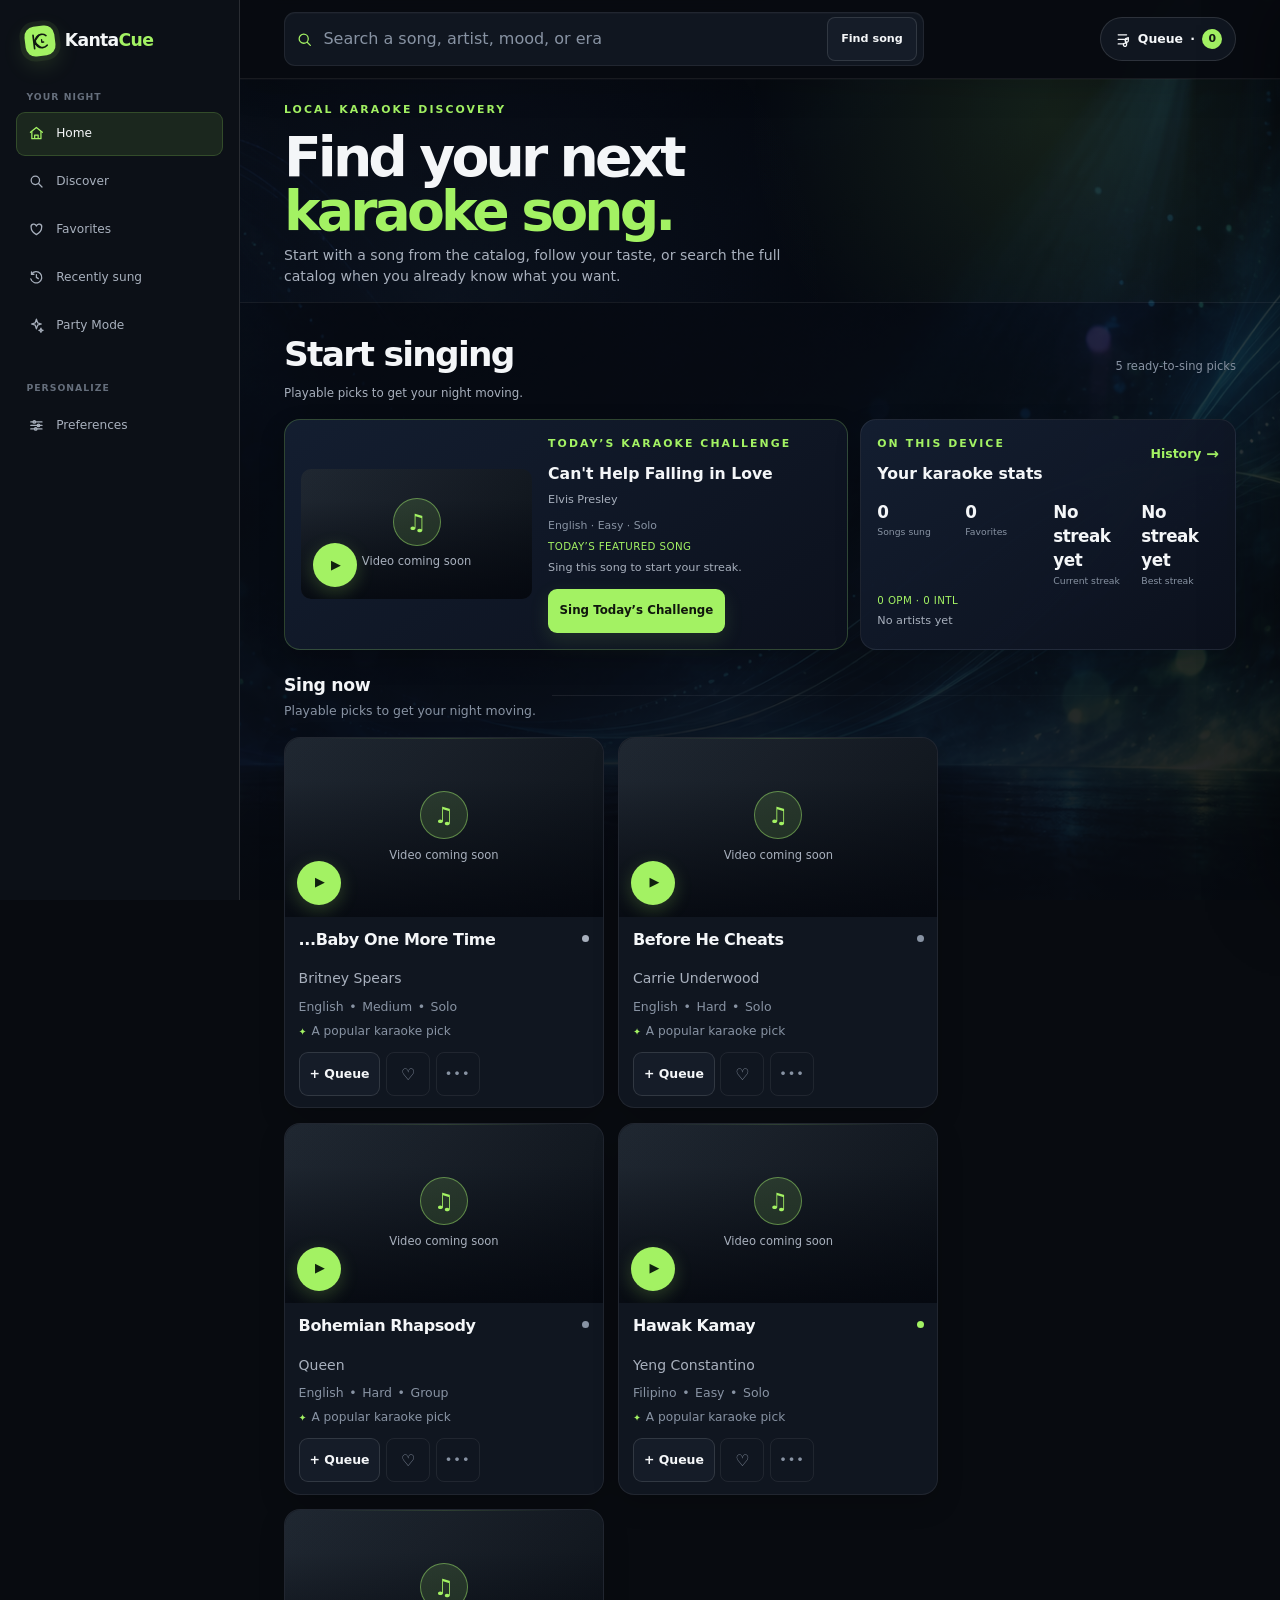
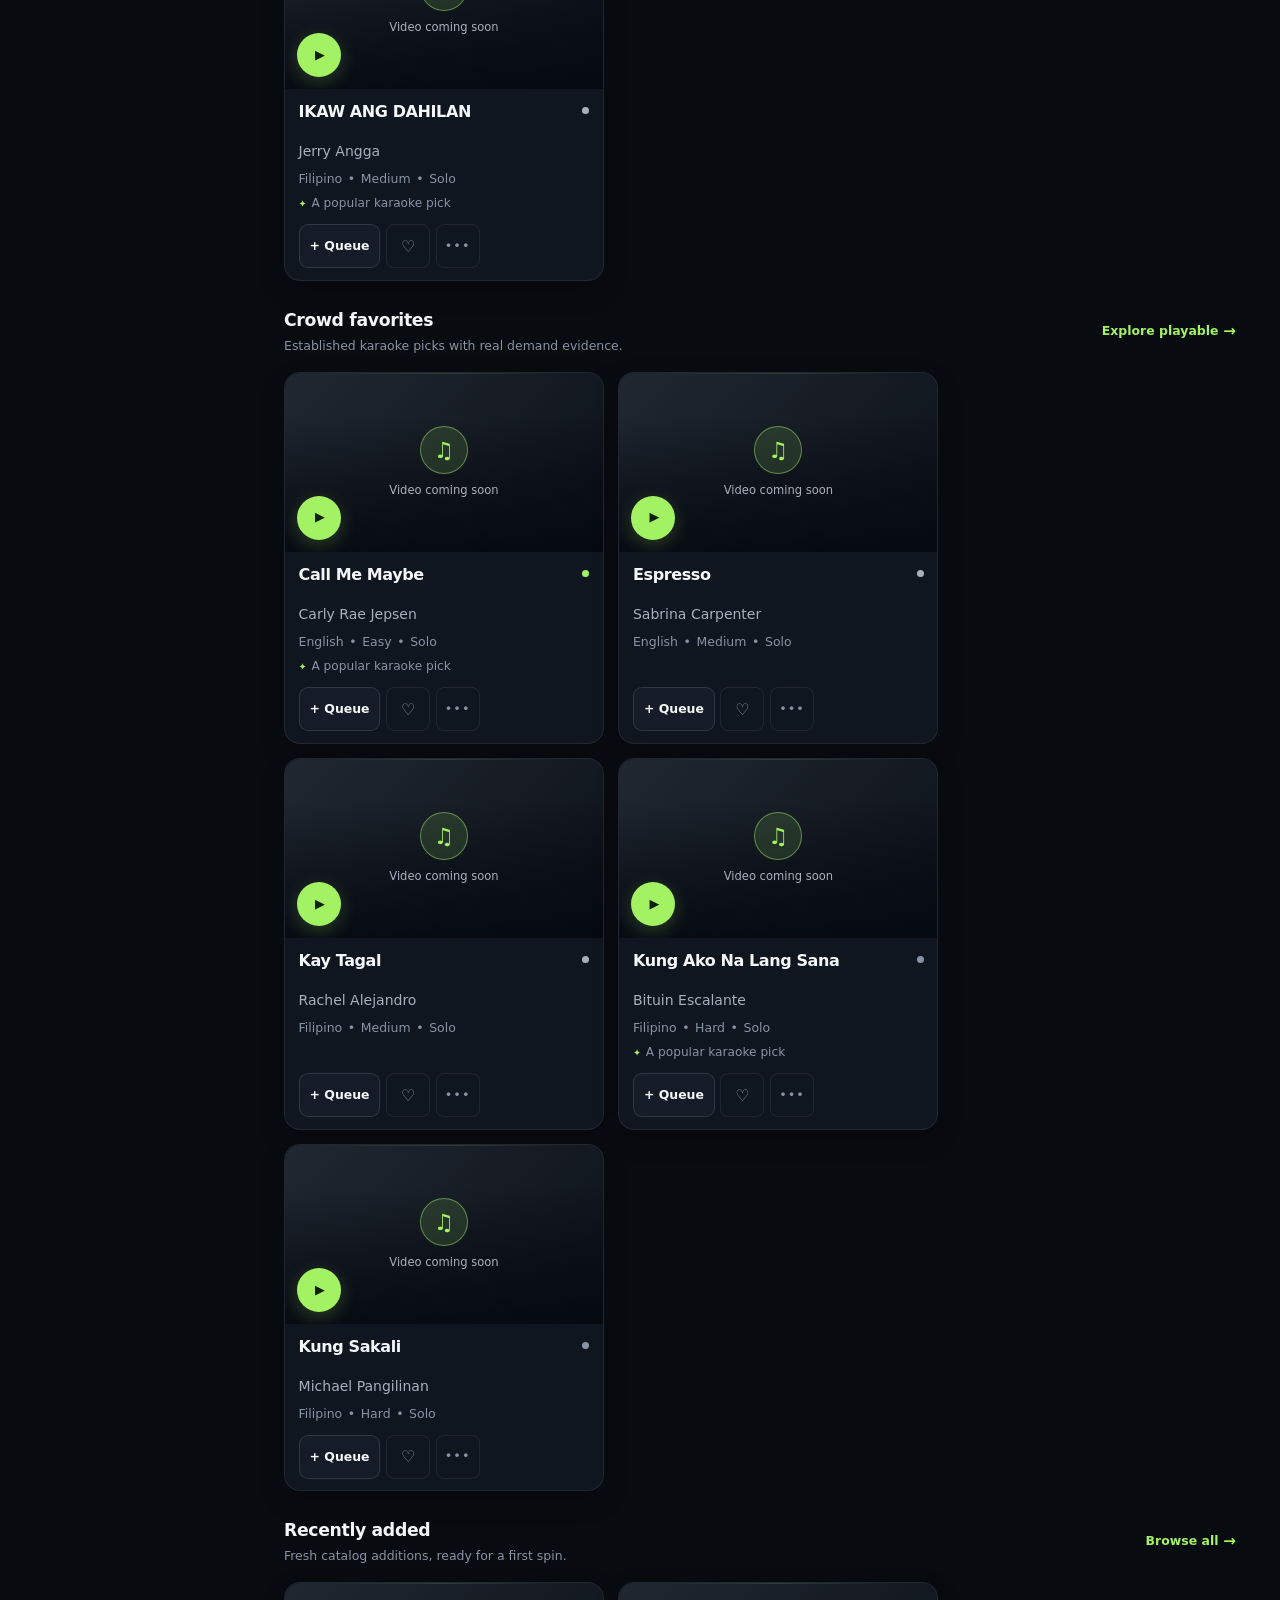
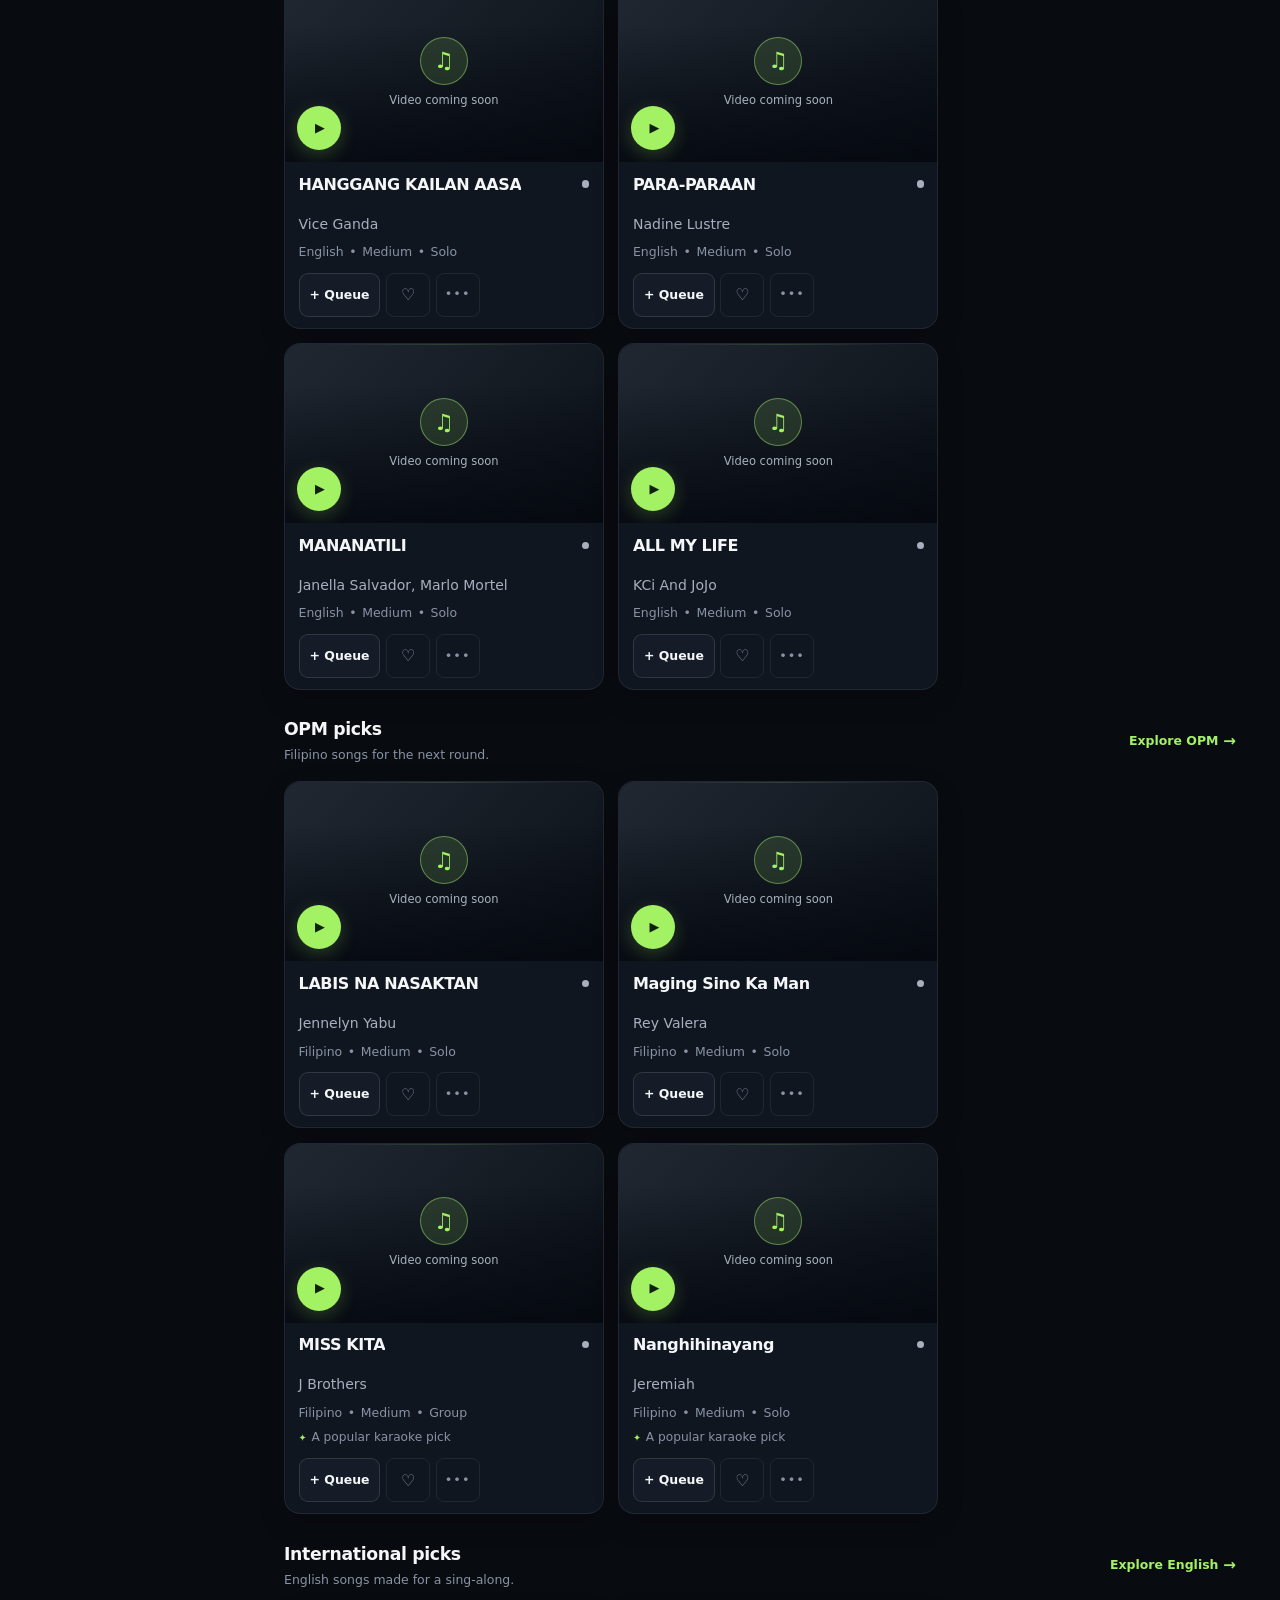
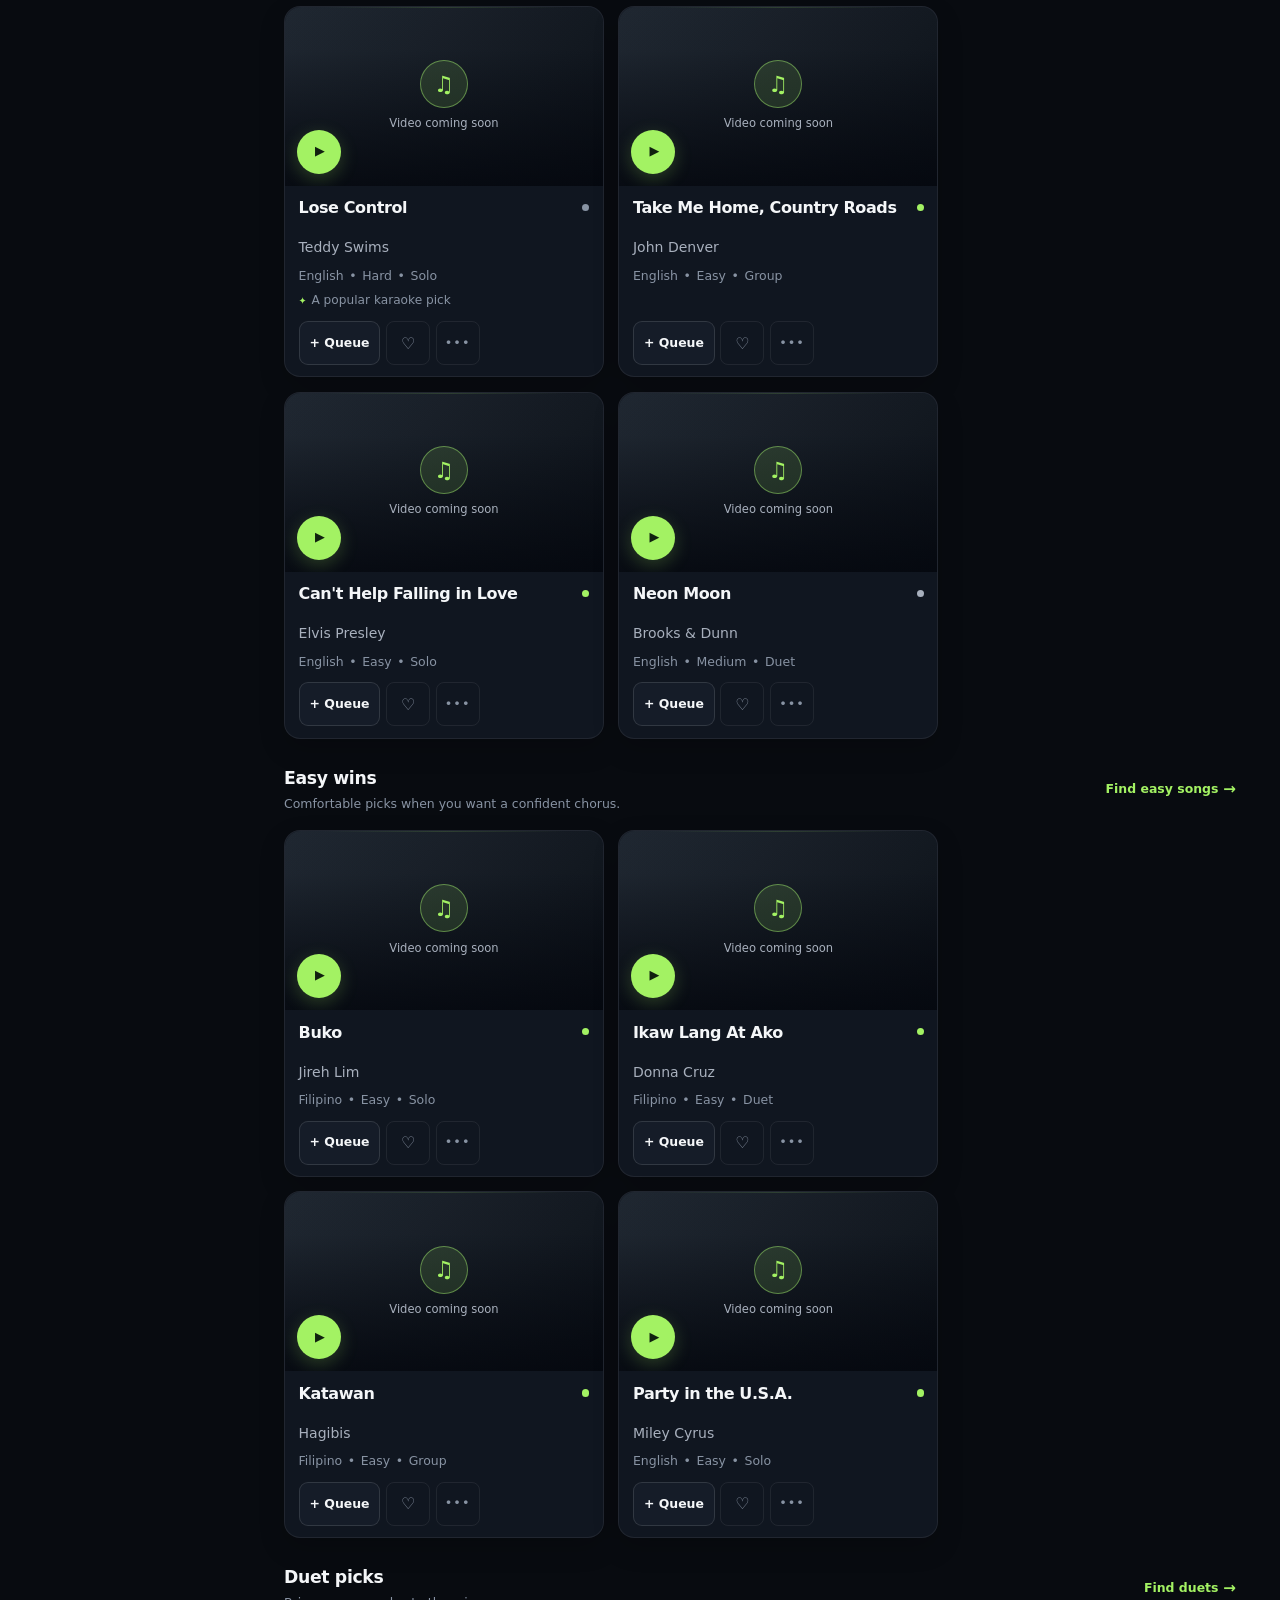
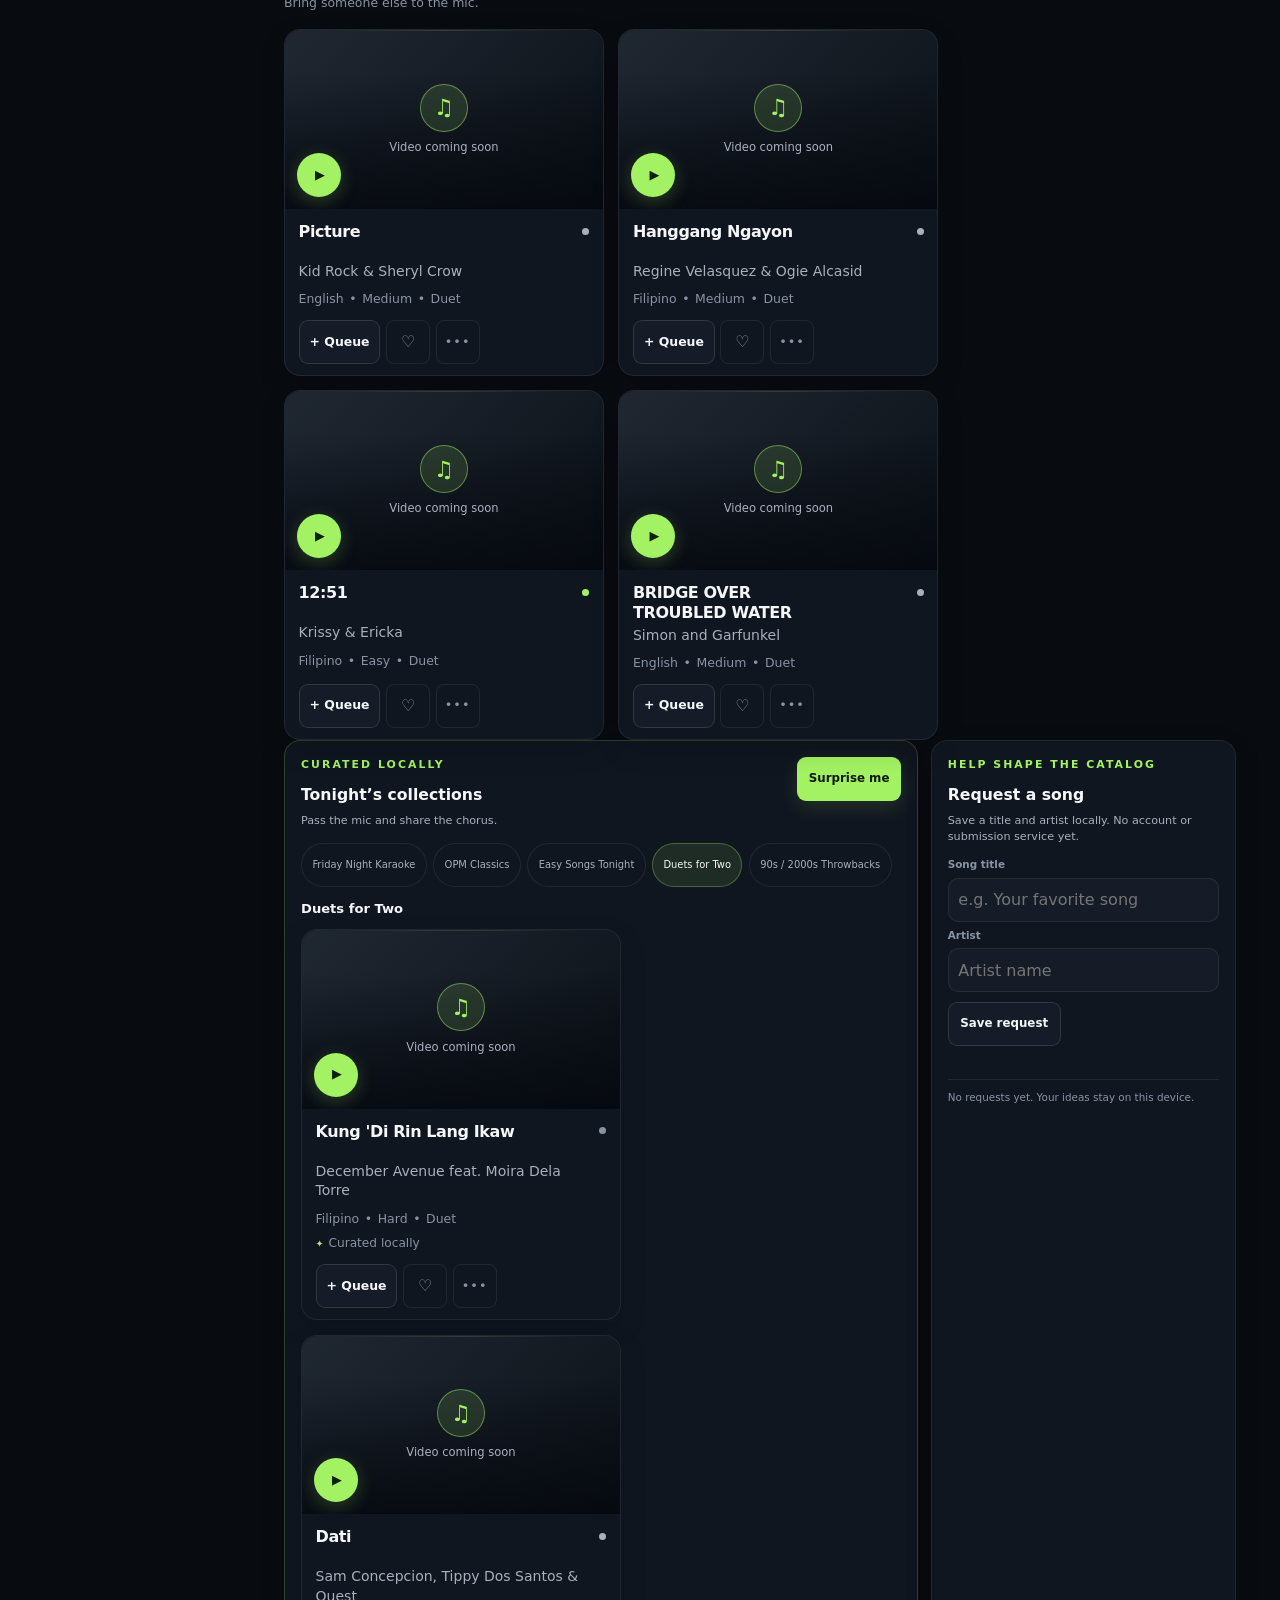
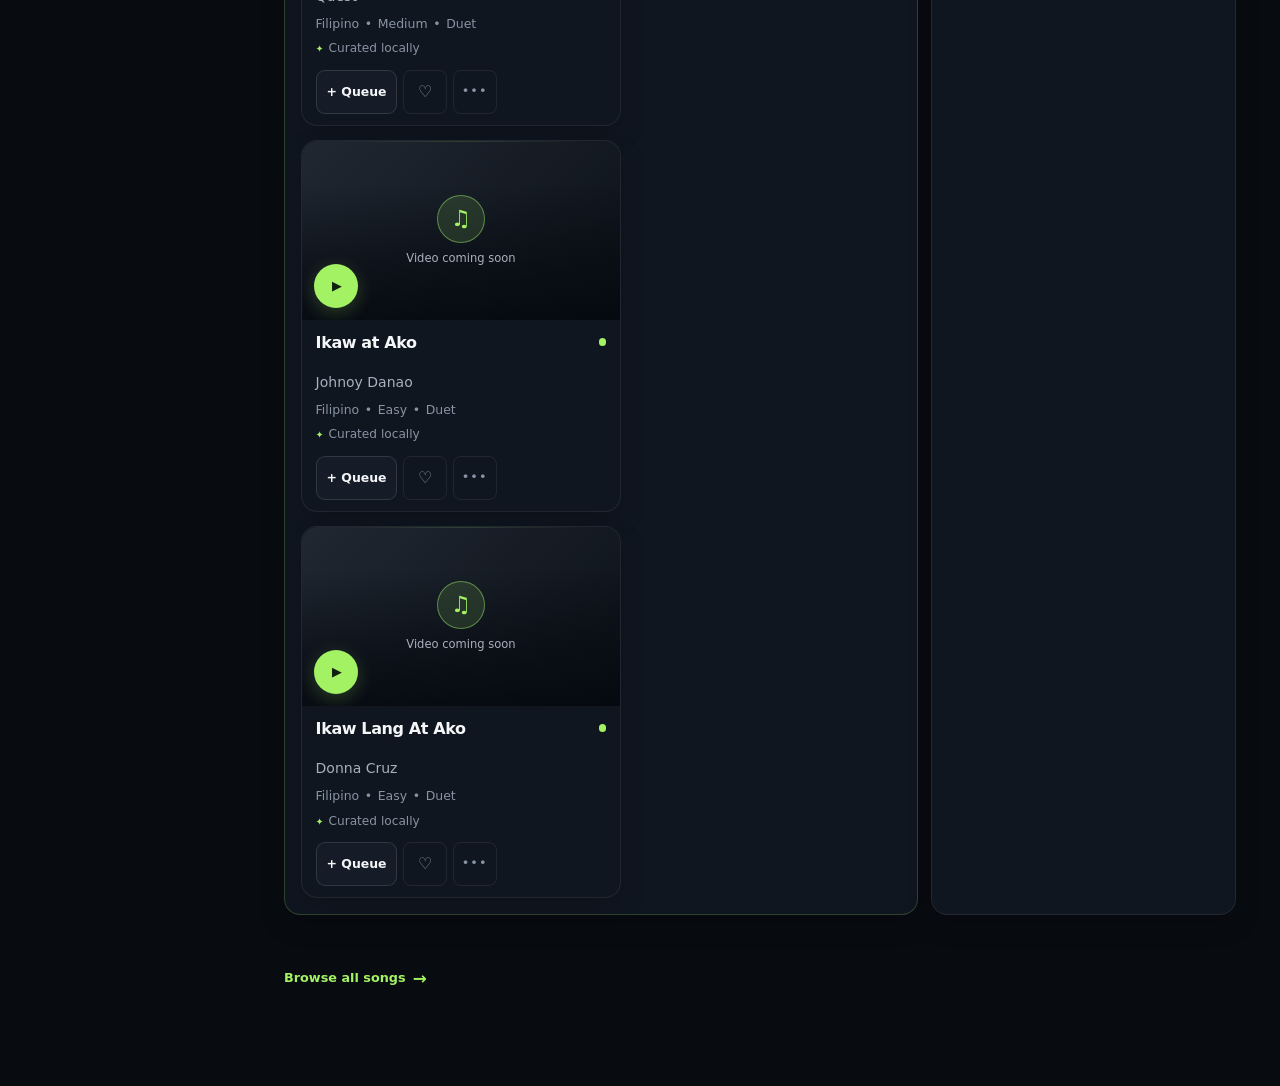
==== index.html @ a66df070 "Improve KantaCue returning user experience" ====
<!doctype html>
<html lang="en">
  <head>
    <meta charset="UTF-8" />
    <meta name="viewport" content="width=device-width, initial-scale=1" />
    <meta name="theme-color" content="#0b0f1a" />
    <meta name="referrer" content="strict-origin-when-cross-origin" />
    <meta name="description" content="Discover your next karaoke song with KantaCue." />
    <meta name="application-name" content="KantaCue" />
    <link rel="canonical" href="https://kantacue.vercel.app/" />
    <meta property="og:type" content="website" />
    <meta property="og:site_name" content="KantaCue" />
    <meta property="og:title" content="KantaCue — Your next song is waiting" />
    <meta property="og:description" content="Discover karaoke songs, build a queue, and keep your singing night moving." />
    <meta property="og:url" content="https://kantacue.vercel.app/" />
    <meta name="twitter:card" content="summary" />
    <meta name="twitter:title" content="KantaCue — Your next song is waiting" />
    <meta name="twitter:description" content="Discover karaoke songs, build a queue, and keep your singing night moving." />
    <title>KantaCue — Your next song is waiting</title>
    <link rel="icon" href="assets/brand/kantacue-mark-small.svg" type="image/svg+xml" sizes="any" />
    <link rel="apple-touch-icon" href="assets/icon-192.png" sizes="192x192" />
    <link rel="manifest" href="manifest.webmanifest" />
    <link rel="stylesheet" href="styles/main.css?v=31" />
    <script type="module" src="src/app.js?v=39"></script>
  </head>
  <body>
    <a class="skip-link" href="#home-content">Skip to song discovery</a>
    <div class="app-shell">
      <header class="site-header">
        <div class="header-identity">
          <a class="brand" href="#top" data-view="home" aria-label="KantaCue home">
            <svg class="brand-mark brand-mark-svg" aria-hidden="true" viewBox="0 0 64 64" focusable="false"><use href="assets/brand/kantacue-mark.svg#kantacue-mark"></use></svg>
            <span>Kanta<span>Cue</span></span>
          </a>
          <span class="header-context">Your local karaoke companion</span>
        </div>
        <form class="topbar-search" data-search-form role="search">
          <label class="sr-only" for="song-search">Search songs or artists</label>
          <svg class="icon" aria-hidden="true" viewBox="0 0 24 24" focusable="false"><circle cx="11" cy="11" r="6.5"></circle><path d="m16 16 4.5 4.5"></path></svg>
          <input id="song-search" type="search" placeholder="Search a song, artist, mood, or era" autocomplete="off" />
          <button class="search-clear" type="button" data-action="clear-search" aria-label="Clear search" title="Clear search" hidden>×</button>
          <button class="topbar-search-submit" type="submit">Find song</button>
        </form>
        <div class="header-actions">
          <button class="queue-button" type="button" data-action="toggle-queue" aria-label="Open singing queue" title="Open singing queue" aria-expanded="false" aria-controls="queue-drawer">
            <svg class="icon" aria-hidden="true" viewBox="0 0 24 24" focusable="false"><path d="M6 5.5h12M6 12h12M6 18.5h8"></path><path d="M18 15.5v4.2a2.3 2.3 0 1 1-1.5-2.2v-6.8l4-1.2v4.2a2.3 2.3 0 1 1-1.5-2.2"></path></svg>
            <span>Queue</span><span aria-hidden="true">·</span>
            <span class="queue-count" data-queue-count>0</span>
          </button>
          <button class="install-button text-button" type="button" data-action="install-app" hidden>Install app</button>
        </div>
      </header>
      <p class="connection-status" data-connection-status role="status" aria-live="polite" hidden>You’re offline. Karaoke videos need an internet connection.</p>

      <aside class="app-sidebar" aria-label="Primary navigation">
        <div class="sidebar-inner">
          <a class="sidebar-brand" href="#top" data-view="home" aria-label="KantaCue home">
            <svg class="brand-mark brand-mark-svg" aria-hidden="true" viewBox="0 0 64 64" focusable="false"><use href="assets/brand/kantacue-mark.svg#kantacue-mark"></use></svg>
            <span>Kanta<span>Cue</span></span>
          </a>
          <p class="sidebar-label">Your night</p>
          <nav class="primary-nav">
            <a class="nav-link is-active" href="#top" data-filter="all" aria-pressed="true" aria-current="page"><svg class="nav-icon" aria-hidden="true" viewBox="0 0 24 24" focusable="false"><path d="m3.5 10.5 8.5-7 8.5 7"></path><path d="M5.5 9.5v10h13v-10M9.5 19.5v-5h5v5"></path></svg><span>Home</span></a>
            <a class="nav-link" href="#discovery" aria-pressed="false"><svg class="nav-icon" aria-hidden="true" viewBox="0 0 24 24" focusable="false"><circle cx="10.5" cy="10.5" r="6"></circle><path d="m15 15 5 5"></path></svg><span>Discover</span></a>

            <a class="nav-link" href="#discovery" data-filter="favorites" aria-pressed="false"><svg class="nav-icon" aria-hidden="true" viewBox="0 0 24 24" focusable="false"><path d="M12 19.5S4.5 15.2 4.5 9.3A3.8 3.8 0 0 1 12 7.4a3.8 3.8 0 0 1 7.5 1.9c0 5.9-7.5 10.2-7.5 10.2Z"></path></svg><span>Favorites</span></a>
            <a class="nav-link" href="#recent-title"><svg class="nav-icon" aria-hidden="true" viewBox="0 0 24 24" focusable="false"><path d="M5 7.5A8 8 0 1 1 4 14"></path><path d="M5 4v3.5h3.5M12 8v4l2.8 1.7"></path></svg><span>Recently sung</span></a>
            <button class="nav-link" type="button" data-action="toggle-party-mode"><svg class="nav-icon" aria-hidden="true" viewBox="0 0 24 24" focusable="false"><path d="m12 3 1.7 5.3L19 10l-5.3 1.7L12 17l-1.7-5.3L5 10l5.3-1.7L12 3Z"></path><path d="m18.5 16 .7 2.2 2.3.8-2.3.7-.7 2.3-.8-2.3-2.2-.7 2.2-.8.8-2.2Z"></path></svg><span>Party Mode</span></button>
          </nav>
          <p class="sidebar-label sidebar-secondary-label">Personalize</p>
          <nav class="primary-nav primary-nav-secondary">
            <a class="nav-link" href="#preferences-panel"><svg class="nav-icon" aria-hidden="true" viewBox="0 0 24 24" focusable="false"><path d="M4 7h16M4 12h16M4 17h16"></path><circle cx="9" cy="7" r="1.8"></circle><circle cx="15" cy="12" r="1.8"></circle><circle cx="11" cy="17" r="1.8"></circle></svg><span>Preferences</span></a>
          </nav>
        </div>
      </aside>

      <main id="top" class="app-main">
        <div class="view-panel home-view" data-view-panel="home">
        <section class="hero" aria-labelledby="hero-title">
          <div class="hero-copy">
            <p class="eyebrow">Local karaoke discovery</p>
            <h1 id="hero-title">Find your next <em>karaoke song.</em></h1>
            <p class="hero-description">Start with a song from the catalog, follow your taste, or search the full catalog when you already know what you want.</p>
          </div>
        </section>
        </div>

        <section class="party-panel view-panel" data-view-panel="party" data-party-panel hidden aria-labelledby="party-title">
          <div class="section-heading party-heading"><div><p class="eyebrow">For your karaoke crew</p><h2 id="party-title">Party Mode</h2></div><button class="text-button" type="button" data-action="toggle-party-mode" aria-pressed="true">Turn off</button></div>
          <div class="party-grid">
            <section class="party-card" aria-labelledby="party-singers-title">
              <p class="eyebrow">Singer rotation</p><h3 id="party-singers-title">Who's singing?</h3>
              <form class="party-singer-form" data-party-singer-form><label for="party-singer-name">Add a singer</label><div class="inline-form"><input id="party-singer-name" name="singer" maxlength="40" autocomplete="off" placeholder="e.g. Paolo" /><button class="add-button" type="submit">Add</button></div></form>
              <ul class="party-singers" data-party-singers></ul>
            </section>
            <section class="party-card party-now-card" aria-labelledby="party-now-title">
              <p class="eyebrow">Party queue</p><h3 id="party-now-title">Now &amp; next</h3>
              <div data-party-now class="party-now"></div>
              <ol data-party-up-next class="party-up-next"></ol>
            </section>
            <section class="party-card party-roulette-card" aria-labelledby="roulette-title">
              <div class="party-card-heading"><div><p class="eyebrow">Playful discovery</p><h3 id="roulette-title">Song Roulette</h3></div><button class="play-button" type="button" data-action="roll-roulette">Roll</button></div>
              <p class="party-help">Pick a playable song without changing the queue until you confirm.</p>
              <div class="roulette-filters" data-roulette-filters></div>
              <div class="roulette-result" data-roulette-result role="status" aria-live="polite" hidden></div>
              <div class="party-empty" data-roulette-empty>Add singers or roll for a surprise song.</div>
            </section>
            <section class="party-card party-stats-card" aria-labelledby="party-stats-title">
              <p class="eyebrow">Local session</p><h3 id="party-stats-title">Party stats</h3><div data-party-stats></div><button class="text-button" type="button" data-action="clear-party-session">Clear party session</button>
            </section>
          </div>
          <p class="party-status" data-party-status role="status" aria-live="polite">Party details stay on this device.</p>
        </section>

        <div class="view-panel home-view" data-view-panel="home">
        <section class="content-area" id="home-content" aria-label="Home recommendations">
          <div class="section-heading intro-heading">
            <div>
              <h2>Start singing</h2>
              <p class="section-lede" data-results-note>One featured challenge, then your next best picks.</p>
            </div>
            <div class="discovery-tools">
              <span class="view-count" data-home-count>Curated picks</span>
            </div>
          </div>

          <div class="home-utility-grid" aria-label="Your karaoke progress">
            <section class="daily-challenge-card" data-daily-challenge aria-labelledby="daily-challenge-title" hidden>
              <div class="daily-challenge-layout">
                <div class="daily-challenge-thumbnail" data-daily-thumbnail></div>
                <div class="daily-challenge-copy">
                  <div class="utility-card-heading"><div><p class="eyebrow">Today’s karaoke challenge</p><h3 id="daily-challenge-title" data-daily-title>Today’s featured song</h3><p class="utility-card-artist" data-daily-artist></p></div><span class="streak-badge" aria-label="Current challenge streak" hidden><span aria-hidden="true">🔥</span> <span data-daily-streak>0 days</span></span></div>
                  <p class="daily-challenge-meta" data-daily-meta></p>
                  <p class="utility-card-date" data-daily-date>Today’s featured song</p>
                  <p class="utility-card-status" data-daily-status role="status" aria-live="polite">One playable song, picked fresh for today.</p>
                  <button class="play-button" type="button" data-action="daily-challenge-play" data-song-id="">Sing Today’s Challenge</button>
                </div>
              </div>
            </section>
            <section class="local-stats-card" data-local-stats aria-labelledby="local-stats-title" hidden>
              <div class="utility-card-heading"><div><p class="eyebrow">On this device</p><h3 id="local-stats-title">Your karaoke stats</h3></div><a class="section-link" href="#recent-title" data-view="recent">History <span aria-hidden="true">→</span></a></div>
              <div class="local-stats-grid"><div><strong data-stat="songs">—</strong><span>Songs sung</span></div><div><strong data-stat="favorites">—</strong><span>Favorites</span></div><div><strong data-stat="streak">—</strong><span>Current streak</span></div><div><strong data-stat="longest">—</strong><span>Best streak</span></div></div>
              <p class="local-stats-foot" data-stat="split">— OPM · — Intl</p><p class="local-stats-artists" data-stat="artists">Loading local activity…</p>
            </section>
          </div>

          <div class="catalog-loading empty-state" data-catalog-loading role="status" aria-live="polite"><span class="empty-icon" aria-hidden="true">♫</span><div><strong>Loading your karaoke picks…</strong><p>The catalog will be ready in a moment.</p></div></div>
          <div class="song-sections" data-song-sections>
            <section class="song-section engagement-section" data-section="continue" aria-labelledby="continue-title" hidden>
              <div class="section-heading home-section-heading"><div><h3 id="continue-title" data-home-title>Continue singing</h3><p class="section-lede" data-home-lede>Unfinished songs you opened in the last 30 days.</p></div><a class="section-link" href="#recent-title" data-view="recent">Open history <span aria-hidden="true">→</span></a></div>
              <div class="song-grid" data-grid="continue"></div>
            </section>
            <section class="song-section featured-section" data-section="recommended" aria-labelledby="recommended-title">
              <div class="section-heading home-section-heading"><div><h3 id="recommended-title" data-home-title>Sing now</h3><p class="section-lede" data-home-lede>Playable picks to get your night moving.</p></div><span class="section-rule"></span></div>
              <div class="song-grid" data-grid="recommended"></div>
              <div class="empty-state section-empty" data-section-empty hidden><span class="empty-icon" aria-hidden="true">♫</span><div><strong>No playable recommendations yet</strong><p>Try adding a preference or exploring the catalog.</p></div></div>
            </section>
            <section class="song-section made-for-you-section" data-section="madeForYou" aria-labelledby="made-for-you-title" hidden>
              <div class="section-heading home-section-heading"><div><h3 id="made-for-you-title" data-home-title>Made for you</h3><p class="section-lede" data-home-lede>A few more picks shaped by your preferences and history.</p></div><a class="section-link" href="#preferences-panel" data-view="preferences">Tune your taste <span aria-hidden="true">→</span></a></div>
              <div class="song-grid" data-grid="madeForYou"></div>
            </section>
            <section class="song-section" data-section="favorites" aria-labelledby="favorites-title" hidden>
              <div class="section-heading home-section-heading"><div><h3 id="favorites-title" data-home-title>Your favorites</h3><p class="section-lede" data-home-lede>The songs you want close at hand.</p></div><a class="section-link" href="#discovery" data-view="favorites">See collection <span aria-hidden="true">→</span></a></div>
              <div class="song-grid" data-grid="favorites"></div>
            </section>
            <section class="song-section" data-section="popular" aria-labelledby="popular-title" hidden>
              <div class="section-heading home-section-heading"><div><h3 id="popular-title" data-home-title>Crowd favorites</h3><p class="section-lede" data-home-lede>Established karaoke picks with real demand evidence.</p></div><a class="section-link" href="#discover" data-view="discover" data-home-filter="playable">Explore playable <span aria-hidden="true">→</span></a></div>
              <div class="song-grid" data-grid="popular"></div>
            </section>
            <section class="song-section engagement-section" data-section="recentlyAdded" aria-labelledby="recently-added-title" hidden>
              <div class="section-heading home-section-heading"><div><h3 id="recently-added-title" data-home-title>Recently added</h3><p class="section-lede" data-home-lede>Fresh catalog additions, ready for a first spin.</p></div><a class="section-link" href="#discover" data-view="discover">Browse all <span aria-hidden="true">→</span></a></div>
              <div class="song-grid" data-grid="recentlyAdded"></div>
            </section>
            <section class="song-section engagement-section" data-section="trending" aria-labelledby="trending-title" hidden>
              <div class="section-heading home-section-heading"><div><h3 id="trending-title" data-home-title>Most sung on this device</h3><p class="section-lede" data-home-lede>Based on Sang It completions saved on this device.</p></div><span class="local-only-label">This device</span></div>
              <div class="song-grid" data-grid="trending"></div>
            </section>
            <section class="song-section" data-section="opm" aria-labelledby="opm-title">
              <div class="section-heading home-section-heading"><div><h3 id="opm-title" data-home-title>OPM picks</h3><p class="section-lede" data-home-lede>Filipino songs for the next round.</p></div><a class="section-link" href="#discover" data-view="discover" data-home-filter="filipino">Explore OPM <span aria-hidden="true">→</span></a></div>
              <div class="song-grid" data-grid="opm"></div>
            </section>
            <section class="song-section" data-section="international" aria-labelledby="international-title" hidden>
              <div class="section-heading home-section-heading"><div><h3 id="international-title" data-home-title>International picks</h3><p class="section-lede" data-home-lede>English songs made for a sing-along.</p></div><a class="section-link" href="#discover" data-view="discover" data-home-filter="english">Explore English <span aria-hidden="true">→</span></a></div>
              <div class="song-grid" data-grid="international"></div>
            </section>
            <section class="song-section" data-section="easy" aria-labelledby="easy-title" hidden>
              <div class="section-heading home-section-heading"><div><h3 id="easy-title" data-home-title>Easy wins</h3><p class="section-lede" data-home-lede>Comfortable picks when you want a confident chorus.</p></div><a class="section-link" href="#discover" data-view="discover" data-home-filter="easy">Find easy songs <span aria-hidden="true">→</span></a></div>
              <div class="song-grid" data-grid="easy"></div>
            </section>
            <section class="song-section" data-section="duets" aria-labelledby="duets-title" hidden>
              <div class="section-heading home-section-heading"><div><h3 id="duets-title" data-home-title>Duet picks</h3><p class="section-lede" data-home-lede>Bring someone else to the mic.</p></div><a class="section-link" href="#discover" data-view="discover" data-home-filter="duet">Find duets <span aria-hidden="true">→</span></a></div>
              <div class="song-grid" data-grid="duets"></div>
            </section>
            <section class="song-section empty-section" data-section="recent" aria-labelledby="recent-title">
              <div class="section-heading home-section-heading"><div><h3 id="recent-title" data-home-title>Recently sung</h3><p class="section-lede" data-home-lede>Keep exploring from where you left off.</p></div><a class="section-link" href="#recent-title" data-view="recent">Open history <span aria-hidden="true">→</span></a></div>
              <div class="song-grid" data-grid="recent"></div>
              <div class="empty-state" data-recent-empty><span class="empty-icon" aria-hidden="true">↺</span><div><strong>Your encore starts here</strong><p>Songs you mark as sung will show up in this spot later.</p></div></div>
            </section>
          </div>
          <div class="home-secondary-grid">
            <section class="collections-card" aria-labelledby="collections-title">
              <div class="utility-card-heading"><div><p class="eyebrow">Curated locally</p><h3 id="collections-title">Tonight’s collections</h3><p class="utility-card-status" data-collection-description>Fresh picks for the room.</p></div><button class="play-button" type="button" data-action="surprise-me">Surprise me</button></div>
              <div class="collection-tabs" data-collection-tabs role="tablist" aria-label="Karaoke collections"></div>
              <h4 class="collection-title" data-collection-title>Friday Night Karaoke</h4>
              <div class="song-grid compact-grid" data-collection-grid></div>
              <p class="empty-state section-empty" data-collection-empty hidden>No playable songs in this collection yet.</p>
            </section>
            <section class="request-card" aria-labelledby="request-title">
              <p class="eyebrow">Help shape the catalog</p><h3 id="request-title">Request a song</h3><p class="utility-card-status">Save a title and artist locally. No account or submission service yet.</p>
              <form class="request-form" data-song-request-form><label for="request-song-title">Song title</label><input id="request-song-title" name="request-title" maxlength="120" required placeholder="e.g. Your favorite song" /><label for="request-song-artist">Artist</label><input id="request-song-artist" name="request-artist" maxlength="120" required placeholder="Artist name" /><button class="add-button" type="submit">Save request</button></form>
              <p class="form-status" data-song-request-status role="status" aria-live="polite"></p><ul class="song-request-list" data-song-request-list></ul>
            </section>
          </div>
          <a class="discover-cta" href="#discover" data-view="discover">Browse all songs <span aria-hidden="true">→</span></a>
        </section>
        </div>

        <section class="view-panel discover-view" data-view-panel="discover" hidden>
          <section class="content-area" id="discover" aria-labelledby="discover-title">
            <div class="section-heading view-heading"><div><p class="eyebrow">Browse the catalog</p><h2 id="discover-title">Discover</h2><p class="section-lede">Browse the KantaCue catalog. Use the quick filters to narrow the list without leaving this page.</p></div><p class="view-count" data-discover-count>0 songs</p></div>
            <div class="discover-controls">
              <div class="discovery-filters quick-filters" aria-label="Quick catalog filters" aria-describedby="discover-filter-guide">
                <span class="filter-label">Quick filters</span><button type="button" class="chip is-active" data-filter="all" aria-pressed="true" title="Show all playable songs">All songs</button><button type="button" class="chip" data-filter="filipino" aria-pressed="false" title="Show Filipino and OPM songs">OPM</button><button type="button" class="chip" data-filter="english" aria-pressed="false" title="Show international and English songs">International</button><button type="button" class="chip" data-filter="easy" aria-pressed="false" title="Show easy songs">Easy</button><button type="button" class="chip" data-filter="medium" aria-pressed="false" title="Show medium-difficulty songs">Medium</button><button type="button" class="chip" data-filter="hard" aria-pressed="false" title="Show hard songs">Hard</button><button type="button" class="chip" data-filter="solo" aria-pressed="false" title="Show solo songs">Solo</button><button type="button" class="chip" data-filter="duet" aria-pressed="false" title="Show duet songs">Duet</button><button type="button" class="chip" data-filter="group" aria-pressed="false" title="Show group songs">Group</button>
              </div>
              <span class="sr-only discover-filter-guide" id="discover-filter-guide">OPM means Filipino music. International means the English catalog. Easy, Medium, and Hard describe singing difficulty. Solo, Duet, and Group describe performance format.</span>
              <button class="filter-toggle" type="button" data-action="toggle-discover-filters" aria-label="Open additional song filters" title="Open additional song filters" aria-expanded="false" aria-controls="discover-filter-panel">More filters <span data-discovery-filter-count hidden>0</span></button>
              <label class="sort-control"><span>Sort</span><select data-sort aria-label="Sort songs"><option value="relevance">Recommended</option><option value="popular">Popular</option><option value="title">Title A–Z</option><option value="artist">Artist A–Z</option></select></label>
            </div>
            <section class="discover-filter-panel" id="discover-filter-panel" data-discover-filter-panel hidden aria-label="More catalog filters">
              <div class="discover-filter-grid">
                <label><span>Language</span><select data-discovery-filter="language"><option value="any">Any language</option></select></label>
                <label><span>Genre</span><select data-discovery-filter="genre"><option value="any">Any genre</option></select></label>
                <label><span>Mood</span><select data-discovery-filter="mood"><option value="any">Any mood</option></select></label>
                <label><span>Difficulty</span><select data-discovery-filter="difficulty"><option value="any">Any difficulty</option></select></label>
                <label><span>Vocal range</span><select data-discovery-filter="vocalRange"><option value="any">Any range</option></select></label>
                <label><span>Performance</span><select data-discovery-filter="performanceType"><option value="any">Any format</option></select></label>
                <label><span>Era</span><select data-discovery-filter="era"><option value="any">Any era</option></select></label>
              </div>
              <div class="discover-filter-footer"><span data-discovery-filter-summary>All catalog songs</span><button class="text-button" type="button" data-action="reset-discovery-filters" disabled>Reset filters</button></div>
            </section>
            <div class="song-grid catalog-grid" data-grid="discover"></div>
            <div class="discover-load-more" data-discover-load-more hidden><button class="add-button" type="button" data-action="load-more-discover">Load more songs</button><span data-discover-remaining></span></div>
            <div class="empty-state" data-discover-empty hidden role="status" aria-live="polite"><span class="empty-icon" aria-hidden="true">⌕</span><div><strong data-discover-empty-title>No songs found</strong><p data-discover-empty-copy>Try a different search or filter.</p><div class="empty-state-actions"><button class="text-button" type="button" data-action="clear-search" data-discover-empty-clear-search hidden>Clear search</button><button class="text-button" type="button" data-action="reset-discovery-filters" data-discover-empty-reset-filters hidden>Reset filters</button><button class="text-button" type="button" data-action="reset-discovery" data-discover-empty-reset hidden>Clear search and filters</button></div></div></div>
          </section>
        </section>

        <section class="view-panel collection-view" data-view-panel="favorites" hidden>
          <section class="content-area" id="favorites" aria-labelledby="favorites-view-title"><div class="section-heading view-heading"><div><p class="eyebrow">Your collection</p><h2 id="favorites-view-title">Favorites</h2><p class="section-lede">Songs you want close at hand.</p></div><p class="view-count" data-favorites-count>0 songs</p></div><div class="song-grid catalog-grid" data-grid="favorites-view"></div><div class="empty-state" data-favorites-empty hidden><span class="empty-icon" aria-hidden="true">♡</span><div><strong>No favorites yet</strong><p>Save songs here for your next karaoke round.</p><a class="discover-cta" href="#discover" data-view="discover">Discover songs <span aria-hidden="true">→</span></a></div></div></section>
        </section>

        <section class="view-panel collection-view" data-view-panel="recent" hidden>
          <section class="content-area" id="recent" aria-labelledby="recent-view-title"><div class="section-heading view-heading"><div><p class="eyebrow">Your history</p><h2 id="recent-view-title">Recently sung</h2><p class="section-lede">Pick up where your last round left off.</p></div><p class="view-count" data-recent-count>0 songs</p></div><div class="song-grid catalog-grid" data-grid="recent-view"></div><div class="empty-state" data-recent-view-empty hidden><span class="empty-icon" aria-hidden="true">↺</span><div><strong>No songs sung yet</strong><p>Mark a song as Sang it and it will appear here.</p><a class="discover-cta" href="#discover" data-view="discover">Discover songs <span aria-hidden="true">→</span></a></div></div></section>
        </section>

        <section class="view-panel collection-view" data-view-panel="preferences" hidden>
          <section class="content-area" id="preferences" aria-labelledby="preferences-view-title"><div class="section-heading view-heading"><div><p class="eyebrow">Make it yours</p><h2 id="preferences-view-title">Preferences</h2><p class="section-lede">Optional signals for future song suggestions.</p></div></div><details class="preferences-panel preferences-section" data-preferences-panel open><summary><span class="preferences-title">Your preferences</span><span class="preferences-summary" data-preferences-summary>No preferences yet</span></summary><div class="preferences-body" data-preferences-content></div></details></section>
        </section>
      </main>

      <aside class="queue-drawer" id="queue-drawer" data-queue-drawer role="dialog" aria-modal="true" aria-labelledby="queue-title" aria-describedby="queue-description" aria-hidden="true">
        <div class="drawer-header"><div class="queue-heading"><span class="queue-heading-mark" aria-hidden="true">♫</span><div><p class="eyebrow">Up next</p><h2 id="queue-title">Your queue</h2><p class="queue-header-count" data-queue-header-count>0 songs ready</p></div></div><button class="icon-button" type="button" data-action="toggle-queue" aria-label="Close singing queue" title="Close singing queue">×</button></div>
        <p class="sr-only" id="queue-description">Songs in the order they will play. Select a song to start singing, or use the reorder controls to change its place.</p>
        <div class="queue-content" data-queue-content role="list" aria-label="Songs in your karaoke queue"></div>
        <div class="drawer-footer"><div class="queue-footer-copy"><strong data-queue-summary>0 songs ready</strong><span>Saved on this device</span></div><button class="text-button queue-clear-button" type="button" data-action="clear-queue" disabled>Clear queue</button></div>
      </aside>
      <div class="drawer-backdrop" data-action="toggle-queue" aria-hidden="true"></div>

      <dialog class="queue-confirm-dialog" data-queue-confirm aria-labelledby="queue-confirm-title" aria-describedby="queue-confirm-copy">
        <form class="queue-confirm-card" method="dialog">
          <p class="eyebrow">Queue management</p>
          <h2 id="queue-confirm-title">Clear queue?</h2>
          <p id="queue-confirm-copy" data-queue-confirm-copy>Remove all songs from your queue?</p>
          <div class="queue-confirm-actions">
            <button class="add-button" type="button" data-action="cancel-clear-queue">Keep queue</button>
            <button class="danger-button" type="button" data-action="confirm-clear-queue">Clear queue</button>
          </div>
        </form>
      </dialog>

      <div class="player-panel" data-player-panel hidden role="region" aria-label="Now singing">
        <div class="player-header"><div class="player-heading"><p class="eyebrow">Now singing</p><h2 id="player-title" data-player-title>Select a song to begin</h2><p data-player-artist class="muted">Select a queued song to begin.</p><p data-player-position class="player-position"></p><p data-player-meta class="player-meta"></p></div><div class="player-header-actions"><button class="icon-button" type="button" data-action="expand-player" aria-label="Expand player" title="Expand player" aria-expanded="false">↗</button><button class="icon-button" type="button" data-action="fullscreen-player" aria-label="Full screen player" title="Full screen player">⛶</button><button class="icon-button" type="button" data-action="close-player" aria-label="Close player" title="Close player">×</button></div></div>
        <div class="player-media" aria-label="YouTube karaoke player">
          <div class="youtube-player-shell" data-youtube-shell>
            <div class="youtube-player-container" data-youtube-mount hidden></div>
            <div class="player-placeholder" data-player-placeholder><span class="mic-orb" aria-hidden="true">♫</span><p data-player-status role="status" aria-live="polite">Ready when you are.</p><small data-player-note>Playback is provided by YouTube when a verified video is available.</small></div>
          </div>
        </div>
        <div class="player-actions" aria-label="Current song actions"><button class="add-button" type="button" data-action="toggle-favorite" data-player-favorite data-song-id="" aria-pressed="false">♡ Favorite</button><button class="add-button" type="button" data-action="mark-sung" data-player-sang data-song-id="">Sang it</button><button class="add-button" type="button" data-action="share-song" data-player-share data-song-id="">Share song</button><span class="player-queue-status" data-player-queue-status>In your queue</span></div>
        <div class="player-up-next" data-player-up-next hidden aria-live="polite"><div><p class="eyebrow" data-player-next-label>Queued next</p><strong data-player-next-title></strong><span data-player-next-artist></span><small data-player-next-note></small></div><button class="play-button" type="button" data-action="player-next" aria-label="Sing next">Sing next</button></div>
        <div class="player-completion" data-player-completion hidden role="status" aria-live="polite"><strong data-player-completion-title>Song complete</strong><span data-player-completion-copy>Mark it as sung, then keep the queue moving.</span><div class="player-completion-actions"><button class="play-button" type="button" data-action="sang-again">Sing again</button><button class="add-button" type="button" data-action="player-next" aria-label="Sing next queued song">Next song</button><button class="add-button" type="button" data-action="toggle-favorite" data-player-completion-favorite data-song-id="" aria-pressed="false">♡ Favorite</button></div></div>
        <div class="player-feedback" data-player-feedback hidden aria-label="Playback feedback"><div><strong>How was this karaoke video?</strong><span class="feedback-help">Your note stays on this device.</span></div><div class="player-feedback-actions"><button class="feedback-button" type="button" data-action="feedback-good">👍 Good karaoke</button><button class="feedback-button" type="button" data-action="feedback-problem" aria-expanded="false">👎 Problem with video</button></div><div class="feedback-reasons" data-feedback-reasons hidden><span>What went wrong?</span><button class="feedback-button" type="button" data-action="feedback-reason" data-feedback-reason="wrong-song">Wrong song</button><button class="feedback-button" type="button" data-action="feedback-reason" data-feedback-reason="poor-quality">Poor quality</button><button class="feedback-button" type="button" data-action="feedback-reason" data-feedback-reason="guide-vocals">Guide vocals</button><button class="feedback-button" type="button" data-action="feedback-reason" data-feedback-reason="lyrics-timing">Lyrics / timing</button><button class="feedback-button" type="button" data-action="feedback-reason" data-feedback-reason="video-unavailable">Video unavailable</button></div><p class="form-status" data-feedback-status role="status" aria-live="polite"></p></div>
        <div class="player-controls"><button class="add-button" type="button" data-action="player-prev" aria-label="Select previous queued song">Previous</button><button class="play-button" type="button" data-action="player-next" aria-label="Sing next queued song">Sing next</button></div>
      </div>
      <div class="mini-player" data-mini-player hidden>
        <button class="mini-player-main" type="button" data-action="open-player" aria-label="Open now singing player"><span class="mini-player-art" aria-hidden="true">♫</span><span class="mini-player-copy"><small>Now singing</small><strong data-mini-player-title></strong><span data-mini-player-artist></span><span data-mini-player-status>Current karaoke song</span></span><span class="mini-player-open" aria-hidden="true">↑</span></button>
        <button class="mini-player-close" type="button" data-action="close-player" aria-label="Close now singing player">×</button>
      </div>
      <nav class="mobile-more-menu" id="mobile-more-menu" data-mobile-more hidden aria-label="More destinations">
        <button type="button" data-action="install-app" class="mobile-install-action" hidden>Install KantaCue</button>
        <a href="#discovery" data-view="favorites"><span aria-hidden="true">♡</span><span>Favorites</span></a>
        <a href="#recent-title" data-view="recent"><span aria-hidden="true">↺</span><span>Recently sung</span></a>
        <a href="#preferences-panel" data-view="preferences"><span aria-hidden="true">☷</span><span>Preferences</span></a>
      </nav>
      <nav class="mobile-nav" aria-label="Quick navigation">
        <a class="mobile-nav-link is-active" href="#top" data-filter="all" aria-pressed="true"><svg class="nav-icon" aria-hidden="true" viewBox="0 0 24 24" focusable="false"><path d="m3.5 10.5 8.5-7 8.5 7"></path><path d="M5.5 9.5v10h13v-10M9.5 19.5v-5h5v5"></path></svg><span>Home</span></a>
        <a class="mobile-nav-link" href="#discovery" aria-pressed="false"><svg class="nav-icon" aria-hidden="true" viewBox="0 0 24 24" focusable="false"><circle cx="10.5" cy="10.5" r="6"></circle><path d="m15 15 5 5"></path></svg><span>Discover</span></a>
        <button class="mobile-nav-link" type="button" data-action="toggle-party-mode" aria-pressed="false"><svg class="nav-icon" aria-hidden="true" viewBox="0 0 24 24" focusable="false"><path d="m12 3 1.7 5.3L19 10l-5.3 1.7L12 17l-1.7-5.3L5 10l5.3-1.7L12 3Z"></path></svg><span>Party</span></button>
        <button class="mobile-nav-link" type="button" data-action="toggle-queue" aria-label="Open singing queue" title="Open singing queue"><svg class="nav-icon" aria-hidden="true" viewBox="0 0 24 24" focusable="false"><path d="M6 5.5h12M6 12h12M6 18.5h8"></path><path d="M18 15.5v4.2a2.3 2.3 0 1 1-1.5-2.2v-6.8l4-1.2v4.2a2.3 2.3 0 1 1-1.5-2.2"></path></svg><span>Queue</span><b data-queue-count>0</b></button>
        <button class="mobile-nav-link" type="button" data-action="toggle-mobile-more" aria-label="Open more navigation" title="Open more navigation" aria-expanded="false" aria-controls="mobile-more-menu" aria-pressed="false"><svg class="nav-icon" aria-hidden="true" viewBox="0 0 24 24" focusable="false"><circle cx="5" cy="12" r="1"></circle><circle cx="12" cy="12" r="1"></circle><circle cx="19" cy="12" r="1"></circle></svg><span>More</span></button>
      </nav>
      <div class="toast" data-toast role="status" aria-live="polite"></div>
    </div>
  </body>
</html>
---- styles/main.css ----
:root {
  /* One semantic palette keeps the interface consistent across views. */
  color-scheme: dark;
  --bg-base: #080b10;
  --bg-sidebar: #0c1017;
  --bg-surface-1: #101620;
  --bg-surface-2: #151c28;
  --bg-elevated: #192231;
  --border-subtle: rgba(255, 255, 255, .07);
  --border-strong: rgba(255, 255, 255, .12);
  --text-primary: #f4f6f8;
  --text-secondary: #a8b0bd;
  --text-muted: #8893a3;
  --brand-lime: #a3f263;
  --brand-lime-soft: rgba(163, 242, 99, .1);
  --party-accent: #c09ab8;
  --party-accent-soft: rgba(192, 154, 184, .1);
  --shadow-premium: 0 16px 36px rgba(0, 0, 0, .22);
  --shadow-soft: 0 10px 26px rgba(0, 0, 0, .18);
  /* Legacy aliases keep component rules readable and stable. */
  --bg: var(--bg-base);
  --bg-raised: #0c1120;
  --surface: var(--bg-surface-1);
  --surface-2: var(--bg-surface-2);
  --surface-3: var(--bg-elevated);
  --line: var(--border-subtle);
  --line-strong: var(--border-strong);
  --ink: var(--text-primary);
  --muted: var(--text-secondary);
  --subtle: var(--text-muted);
  --accent: var(--brand-lime);
  --accent-2: var(--text-secondary);
  --pink: var(--party-accent);
  --violet: var(--party-accent);
  --shadow: var(--shadow-premium);
  --radius-sm: 10px;
  --radius-md: 16px;
  --radius-lg: 22px;
  --control-height: 2.75rem;
  --focus-ring: 2px solid var(--brand-lime);
  --motion-standard: 180ms ease;
  font-family: Inter, ui-sans-serif, system-ui, -apple-system, BlinkMacSystemFont, "Segoe UI", sans-serif;
}

* { box-sizing: border-box; }
html { scroll-behavior: smooth; }
body { margin: 0; min-width: 320px; background: var(--bg); color: var(--ink); }
button, input { font: inherit; }
button { cursor: pointer; }
button:focus-visible, input:focus-visible, select:focus-visible, summary:focus-visible, a:focus-visible, [role="button"]:focus-visible { outline: var(--focus-ring); outline-offset: 3px; }
a { color: inherit; text-decoration: none; }
.app-shell { min-height: 100vh; overflow: hidden; background: radial-gradient(circle at 88% 2%, rgba(61, 111, 160, .18), transparent 32rem), var(--bg); }
.connection-status { background: rgba(255, 195, 98, .12); border-bottom: 1px solid rgba(255, 195, 98, .28); color: #ffd79c; font-size: .78rem; margin: 0; padding: .65rem 1rem; text-align: center; }
.site-header { align-items: center; display: flex; justify-content: space-between; margin: 0 auto; max-width: 1240px; padding: 1.2rem 1.25rem; }
.brand { align-items: center; display: inline-flex; font-size: 1.1rem; font-weight: 800; letter-spacing: -.04em; gap: .65rem; }
.brand > span:last-child span { color: var(--accent); }
.brand-mark { align-items: center; background: var(--accent); border-radius: 10px; color: #101a11; display: inline-flex; font-size: .72rem; height: 2rem; justify-content: center; letter-spacing: -.08em; transform: rotate(-7deg); width: 2rem; }
.brand-mark-svg { padding: .34rem; stroke: #101a11; stroke-linecap: round; stroke-linejoin: round; stroke-width: 2.3; }
.queue-button { align-items: center; background: transparent; border: 1px solid var(--line); border-radius: 999px; color: var(--ink); display: inline-flex; font-size: .78rem; font-weight: 750; gap: .45rem; padding: .55rem .75rem; }
.queue-button:hover { background: var(--surface); border-color: rgba(166,243,111,.5); }
.queue-count { align-items: center; background: var(--accent); border-radius: 50%; color: #121914; display: inline-flex; font-size: .68rem; height: 1.25rem; justify-content: center; min-width: 1.25rem; }
.hero { margin: 0 auto; max-width: 1240px; padding: 3.7rem 1.25rem 3rem; }
.hero-copy { max-width: 660px; }
.eyebrow { color: var(--accent); font-size: .68rem; font-weight: 800; letter-spacing: .16em; margin: 0 0 .75rem; text-transform: uppercase; }
h1, h2, h3, p { margin-top: 0; }
h1 { font-size: clamp(2.65rem, 10vw, 5.8rem); letter-spacing: -.075em; line-height: .94; margin-bottom: 1.35rem; max-width: 750px; }
h1 em { color: var(--accent); font-style: normal; }
.hero-description { color: var(--muted); font-size: 1rem; line-height: 1.65; max-width: 430px; }
.search-form { align-items: center; background: rgba(19,26,42,.9); border: 1px solid var(--line); border-radius: 15px; display: flex; gap: .65rem; margin-top: 2rem; max-width: 680px; padding: .45rem; box-shadow: var(--shadow); }
.search-icon { color: var(--accent); font-size: 1.8rem; line-height: 1; padding-left: .7rem; transform: rotate(-20deg); }
.search-form input { background: transparent; border: 0; color: var(--ink); flex: 1; min-width: 0; outline: 0; padding: .8rem 0; }
.search-form input::placeholder { color: var(--subtle); }
.search-form button { background: var(--accent); border: 0; border-radius: 10px; color: #10200f; font-size: .78rem; font-weight: 800; padding: .8rem 1rem; }
.quick-filters { display: flex; flex-wrap: wrap; gap: .55rem; margin-top: 1rem; }
.chip { background: transparent; border: 1px solid var(--line); border-radius: 999px; color: var(--muted); font-size: .75rem; padding: .55rem .78rem; }
.chip:hover, .chip.is-active { background: rgba(166,243,111,.1); border-color: rgba(166,243,111,.55); color: var(--accent); }
.preferences-panel { background: rgba(19,26,42,.72); border: 1px solid var(--line); border-radius: 14px; margin-top: 1rem; max-width: 680px; }
.preferences-panel summary { align-items: center; cursor: pointer; display: flex; gap: .7rem; justify-content: space-between; list-style: none; min-height: 3rem; padding: .75rem .9rem; }
.preferences-panel summary::-webkit-details-marker { display: none; }
.preferences-panel summary::after { color: var(--accent); content: "+"; font-size: 1.1rem; font-weight: 700; }
.preferences-panel[open] summary { border-bottom: 1px solid var(--line); }
.preferences-panel[open] summary::after { content: "−"; }
.preferences-title { color: var(--ink); font-size: .8rem; font-weight: 800; }
.preferences-summary { color: var(--muted); font-size: .7rem; overflow: hidden; text-align: right; text-overflow: ellipsis; white-space: nowrap; }
.preferences-body { padding: .9rem; }
.preferences-intro { color: var(--muted); font-size: .72rem; line-height: 1.5; margin: 0 0 .9rem; }
.preference-groups { display: grid; gap: .85rem; }
.preference-group { border: 0; border-top: 1px solid var(--line); margin: 0; min-width: 0; padding: .8rem 0 0; }
.preference-group legend { color: var(--ink); font-size: .72rem; font-weight: 800; padding: 0 .45rem 0 0; }
.preference-options { display: flex; flex-wrap: wrap; gap: .4rem; }
.preference-option { align-items: center; background: rgba(255,255,255,.02); border: 1px solid var(--line); border-radius: 999px; color: var(--muted); cursor: pointer; display: inline-flex; font-size: .7rem; gap: .35rem; min-height: 2.15rem; padding: .35rem .6rem; }
.preference-option:has(input:checked) { background: rgba(166,243,111,.1); border-color: rgba(166,243,111,.55); color: var(--accent); }
.preference-option input { accent-color: var(--accent); margin: 0; }
.preference-option input:focus-visible { outline: 2px solid var(--accent); outline-offset: 2px; }
.preferences-footer { align-items: center; border-top: 1px solid var(--line); display: flex; gap: .8rem; justify-content: space-between; margin-top: .9rem; padding-top: .8rem; }
.preference-save-note { color: var(--subtle); font-size: .66rem; }
.hero-actions { margin-top: .9rem; }
.party-toggle { background: rgba(255,131,191,.08); border: 1px solid rgba(255,131,191,.35); border-radius: 999px; color: var(--pink); font-size: .75rem; font-weight: 800; min-height: 2.35rem; padding: .55rem .85rem; }
.party-toggle[aria-pressed="true"] { background: rgba(166,243,111,.1); border-color: rgba(166,243,111,.55); color: var(--accent); }
.party-panel { background: linear-gradient(145deg, rgba(25,34,56,.94), rgba(16,22,37,.94)); border: 1px solid rgba(255,131,191,.2); border-radius: 18px; margin: 0 auto 2rem; max-width: 1240px; padding: 1.2rem 1.25rem; }
.party-heading { align-items: center; border-bottom: 1px solid var(--line); padding-bottom: .9rem; }
.party-heading h2 { font-size: clamp(1.55rem, 4vw, 2.2rem); letter-spacing: -.05em; margin: 0; }
.party-grid { display: grid; gap: .8rem; }
.party-card { background: rgba(8,12,21,.42); border: 1px solid var(--line); border-radius: 14px; min-width: 0; padding: 1rem; }
.party-now-card { order: -1; }
.party-card h3 { font-size: 1rem; margin: 0 0 .8rem; }
.party-card-heading { align-items: flex-start; display: flex; gap: .7rem; justify-content: space-between; }
.party-help, .party-status, .party-empty, .party-stat-note { color: var(--muted); font-size: .72rem; line-height: 1.5; }
.party-singer-form label, .roulette-filters label, .roulette-result label { color: var(--muted); display: block; font-size: .68rem; font-weight: 750; margin-bottom: .35rem; }
.inline-form { display: flex; gap: .45rem; }
.inline-form input, .party-singer input, .roulette-filters select, .roulette-result select, .queue-singer-control select { background: var(--surface); border: 1px solid var(--line); border-radius: 8px; color: var(--ink); min-height: 2.25rem; min-width: 0; padding: .45rem .55rem; }
.inline-form input { flex: 1; width: 100%; }
.party-singers { display: grid; gap: .4rem; list-style: none; margin: 1rem 0 0; padding: 0; }
.party-singer { align-items: center; display: flex; gap: .4rem; }
.party-singer input { flex: 1; width: 100%; }
.party-singer .remove-button { flex: 0 0 2rem; }
.party-now { background: rgba(166,243,111,.07); border-left: 3px solid var(--accent); border-radius: 8px; display: grid; gap: .25rem; margin-bottom: .8rem; padding: .8rem; }
.party-now strong { color: var(--accent); font-size: clamp(1.25rem, 3vw, 1.7rem); letter-spacing: -.03em; }
.party-now span { font-size: .95rem; font-weight: 750; overflow-wrap: anywhere; }
.party-now small { color: var(--muted); font-size: .72rem; overflow-wrap: anywhere; }
.party-label { color: var(--accent-2); font-size: .62rem; font-weight: 800; letter-spacing: .1em; margin: 0; text-transform: uppercase; }
.party-ready { display: grid; gap: .25rem; margin: 0; }
.party-ready strong { color: var(--ink); }
.party-up-next { display: grid; gap: .4rem; list-style: none; margin: 0; padding: 0; }
.party-up-next li { align-items: baseline; border-bottom: 1px solid var(--line); display: flex; flex-wrap: wrap; gap: .4rem .6rem; padding: .45rem 0; }
.party-up-next li span { color: var(--accent-2); font-size: .68rem; font-weight: 750; }
.party-up-next li strong { font-size: .76rem; overflow-wrap: anywhere; }
.party-up-next li small { color: var(--muted); flex-basis: 100%; font-size: .66rem; }
.party-up-next .party-next-heading { border-bottom: 0; padding-top: 0; }
.party-up-next .party-next-heading span { color: var(--ink); font-size: .62rem; letter-spacing: .1em; }
.roulette-filters { display: grid; gap: .5rem; grid-template-columns: repeat(2, minmax(0, 1fr)); margin: .9rem 0; }
.roulette-filters select, .roulette-result select { max-width: 100%; width: 100%; }
.roulette-result { background: rgba(120,217,255,.08); border: 1px solid rgba(120,217,255,.25); border-radius: 10px; padding: .8rem; }
.roulette-result h4 { font-size: 1.15rem; margin: .35rem 0 .15rem; overflow-wrap: anywhere; }
.roulette-result p { color: var(--muted); font-size: .78rem; margin: 0 0 .7rem; overflow-wrap: anywhere; }
.roulette-actions { display: flex; flex-wrap: wrap; gap: .5rem; margin-top: .75rem; }
.roulette-meta { color: var(--accent-2) !important; font-size: .68rem !important; }
.roulette-recovery-actions { display: flex; flex-wrap: wrap; gap: .45rem; margin-top: .7rem; }
.party-stat-grid { display: grid; gap: .5rem; grid-template-columns: repeat(2, minmax(0, 1fr)); }
.party-stat-grid span { color: var(--muted); display: grid; font-size: .68rem; gap: .25rem; }
.party-stat-grid strong { color: var(--accent); font-size: 1.05rem; overflow-wrap: anywhere; }
.party-stat-note { margin: .8rem 0 1rem; }
.party-status { margin: 1rem 0 0; }
.content-area { margin: 0 auto; max-width: 1240px; padding: 0 1.25rem 5rem; }
.catalog-loading { margin-top: 2rem; }
.intro-heading { border-top: 1px solid var(--line); padding-top: 2.2rem; }
.section-heading { align-items: baseline; display: flex; gap: .8rem; justify-content: space-between; margin-bottom: 1rem; }
.section-heading h2 { font-size: clamp(1.55rem, 4vw, 2.2rem); letter-spacing: -.05em; margin-bottom: 0; }
.section-heading h2 span { color: var(--accent-2); }
.section-note, .muted { color: var(--muted); font-size: .78rem; }
.discovery-tools { align-items: center; display: flex; gap: 1rem; }
.sort-control { align-items: center; color: var(--muted); display: inline-flex; font-size: .7rem; gap: .4rem; white-space: nowrap; }
.sort-control select { background: var(--surface); border: 1px solid var(--line); border-radius: 7px; color: var(--ink); font-size: .7rem; padding: .45rem .5rem; }
.song-section { margin-top: 2.4rem; }
.song-section > .section-heading h3 { font-size: 1rem; letter-spacing: -.02em; margin: 0; }
.section-rule { background: var(--line); flex: 1; height: 1px; }
.song-grid { display: grid; gap: .8rem; grid-template-columns: repeat(1, minmax(0,1fr)); }
.song-card { background: linear-gradient(145deg, rgba(25,34,56,.94), rgba(16,22,37,.94)); border: 1px solid var(--line); border-radius: 15px; display: flex; flex-direction: column; min-height: 100%; overflow: hidden; position: relative; transition: border-color .2s ease, transform .2s ease; }
.song-card:hover { border-color: rgba(120,217,255,.42); transform: translateY(-2px); }
.song-thumbnail { aspect-ratio: 16 / 9; background: radial-gradient(circle at 22% 18%, rgba(166,243,111,.22), transparent 35%), linear-gradient(135deg, #172640, #0a101d); border: 0; color: var(--ink); display: block; overflow: hidden; padding: 0; position: relative; text-align: left; width: 100%; }
.song-thumbnail:focus-visible { outline-offset: -4px; }
.song-thumbnail-image { display: block; height: 100%; object-fit: cover; width: 100%; }
.song-thumbnail::after { background: linear-gradient(180deg, transparent 38%, rgba(5,8,15,.72)); content: ""; inset: 0; pointer-events: none; position: absolute; }
.song-thumbnail-fallback { align-items: center; color: var(--muted); display: flex; flex-direction: column; font-size: .72rem; gap: .45rem; inset: 0; justify-content: center; position: absolute; z-index: 1; }
.thumbnail-note-icon { align-items: center; background: rgba(166,243,111,.13); border: 1px solid rgba(166,243,111,.45); border-radius: 50%; color: var(--accent); display: inline-flex; font-size: 1.4rem; height: 3rem; justify-content: center; width: 3rem; }
.song-thumbnail-play { align-items: center; background: var(--accent); border-radius: 50%; bottom: .75rem; color: #10200f; display: inline-flex; font-size: .8rem; height: 2.15rem; justify-content: center; left: .75rem; padding-left: .12rem; position: absolute; width: 2.15rem; z-index: 2; }
.song-card-body { display: flex; flex: 1; flex-direction: column; padding: 1rem; }
.song-card-top { align-items: flex-start; display: flex; justify-content: space-between; gap: .7rem; }
.difficulty-dot { background: var(--accent); border-radius: 50%; display: inline-block; height: .45rem; margin-top: .35rem; min-width: .45rem; }
.difficulty-medium { background: var(--accent-2); }
.difficulty-hard { background: var(--pink); }
.song-kicker { color: var(--accent-2); font-size: .65rem; font-weight: 800; letter-spacing: .1em; text-transform: uppercase; }
.song-card h4 { font-size: 1rem; letter-spacing: -.025em; margin: .4rem 0 .25rem; }
.song-artist { color: var(--muted); font-size: .78rem; margin: 0; }
.song-meta { color: var(--subtle); display: flex; flex-wrap: wrap; font-size: .68rem; gap: .45rem; margin-top: .8rem; }
.song-meta span + span::before { color: var(--subtle); content: "•"; margin-right: .45rem; }
.song-reason { color: var(--accent-2); font-size: .7rem; line-height: 1.45; margin: .65rem 0 0; }
.song-card-actions { align-items: center; display: flex; gap: .45rem; margin-top: auto; padding-top: 1rem; }
.song-feedback { display: flex; flex-wrap: wrap; gap: .35rem; margin-top: .65rem; }
.feedback-button { background: transparent; border: 1px solid transparent; border-radius: 7px; color: var(--muted); font-size: .64rem; padding: .38rem .42rem; }
.feedback-button:hover, .feedback-button.is-active { background: rgba(166,243,111,.1); border-color: rgba(166,243,111,.42); color: var(--accent); }
.feedback-button.is-active { font-weight: 750; }
.play-button, .add-button { border-radius: 9px; font-size: .74rem; font-weight: 750; padding: .6rem .72rem; }
.play-button { background: var(--accent); border: 0; color: #12200f; }
.add-button { background: transparent; border: 1px solid var(--line); color: var(--ink); }
.add-button:hover { border-color: var(--accent-2); color: var(--accent-2); }
.empty-section { padding-bottom: 1rem; }
.section-empty { margin-bottom: 1rem; }
.empty-state { align-items: center; background: rgba(19,26,42,.5); border: 1px dashed var(--line); border-radius: 15px; color: var(--muted); display: flex; gap: .9rem; padding: 1rem; }
.empty-icon { align-items: center; border: 1px solid var(--line); border-radius: 50%; color: var(--accent-2); display: inline-flex; font-size: 1.2rem; height: 2.4rem; justify-content: center; min-width: 2.4rem; }
.empty-state strong { color: var(--ink); display: block; font-size: .82rem; margin-bottom: .2rem; }
.empty-state p { font-size: .75rem; line-height: 1.5; margin: 0; }
.empty-state-actions { align-items: center; display: flex; flex-wrap: wrap; gap: .7rem; margin-top: .75rem; }
.no-results { margin-top: 2rem; }
.queue-drawer { background: #101827; border-left: 1px solid var(--line); bottom: 0; box-shadow: -20px 0 70px rgba(0,0,0,.45); max-width: 420px; padding: 1.5rem; position: fixed; right: 0; top: 0; transform: translateX(105%); transition: transform .28s ease; width: min(90vw, 420px); z-index: 20; }
.queue-drawer.is-open { transform: translateX(0); }
.drawer-header, .drawer-footer, .player-header { align-items: flex-start; display: flex; justify-content: space-between; }
.drawer-header h2, .player-header h2 { font-size: 1.7rem; letter-spacing: -.06em; margin: 0; }
.icon-button { background: transparent; border: 1px solid var(--line); border-radius: 50%; color: var(--muted); font-size: 1.25rem; height: 2.1rem; width: 2.1rem; }
.queue-content { margin-top: 2rem; }
.queue-empty { color: var(--muted); font-size: .85rem; line-height: 1.6; padding: 3rem 1rem; text-align: center; }
.queue-empty-link { color: var(--accent); display: inline-block; font-weight: 750; margin-top: .8rem; }
.queue-item { align-items: flex-start; border-bottom: 1px solid var(--line); display: flex; flex-wrap: wrap; gap: .55rem .7rem; padding: .8rem 0; }
.queue-item.is-current { background: rgba(166,243,111,.07); border-left: 3px solid var(--accent); margin-left: -.7rem; padding-left: .5rem; }
.queue-item-main { align-items: center; display: flex; flex: 1 1 100%; gap: .7rem; min-width: 0; }
.queue-item-number { color: var(--accent); font-size: .72rem; font-weight: 800; width: 1rem; }
.queue-item-copy { flex: 1; min-width: 0; }
.queue-item-copy strong, .queue-item-copy span { display: block; overflow: hidden; text-overflow: ellipsis; white-space: nowrap; }
.queue-item-copy strong { font-size: .82rem; }
.queue-item-copy span { color: var(--muted); font-size: .7rem; margin-top: .2rem; }
.queue-item-copy .queue-item-state { color: var(--accent); font-size: .62rem; font-weight: 800; letter-spacing: .04em; margin-top: .35rem; text-transform: uppercase; }
.queue-item-controls { align-items: center; display: flex; flex: 1 1 100%; flex-wrap: wrap; gap: .25rem; justify-content: flex-start; padding-left: 1.7rem; }
.queue-select, .queue-control { background: transparent; border: 1px solid var(--line); border-radius: 7px; color: var(--muted); font-size: .65rem; min-height: 2rem; min-width: 2rem; padding: .35rem .45rem; }
.queue-singer-control { display: inline-flex; max-width: 9rem; }
.queue-singer-control select { font-size: .65rem; max-width: 9rem; min-height: 2rem; }
.queue-select[aria-pressed="true"], .queue-select:hover, .queue-control:hover { border-color: rgba(166,243,111,.5); color: var(--accent); }
.queue-top-control { min-width: 2.4rem; }
.queue-control:disabled { cursor: not-allowed; opacity: .3; }
.remove-button { align-items: center; background: transparent; border: 0; color: var(--subtle); display: inline-flex; font-size: 1rem; height: 2rem; justify-content: center; min-width: 2rem; }
.remove-button:hover { color: var(--pink); }
.drawer-footer { border-top: 1px solid var(--line); bottom: 1.5rem; left: 1.5rem; padding-top: 1rem; position: absolute; right: 1.5rem; }
.text-button { background: transparent; border: 0; color: var(--pink); font-size: .75rem; padding: 0; }
.drawer-footer span { color: var(--muted); font-size: .75rem; }
.drawer-backdrop { background: rgba(2,4,9,.65); inset: 0; opacity: 0; pointer-events: none; position: fixed; transition: opacity .28s ease; z-index: 19; }
.drawer-backdrop.is-visible { opacity: 1; pointer-events: auto; }
.player-panel { background: #101827; border: 1px solid var(--line); border-radius: 18px; bottom: 1rem; box-shadow: var(--shadow); left: 1rem; padding: 1.2rem; position: fixed; right: 1rem; z-index: 15; }
.player-media { margin-top: 1.2rem; min-height: 200px; width: 100%; }
.youtube-player-shell { aspect-ratio: 16 / 9; background: #000; border-radius: 12px; min-height: 200px; min-width: 200px; overflow: hidden; position: relative; width: 100%; }
.youtube-player-shell [data-youtube-mount], .youtube-player-shell > iframe { border: 0; display: block; height: 100%; width: 100%; }
.youtube-player-shell > iframe { inset: 0; position: absolute; }
.player-placeholder { align-items: center; background: radial-gradient(circle, rgba(120,217,255,.16), transparent 60%), #0b111e; border: 1px solid var(--line); border-radius: 12px; display: flex; flex-direction: column; inset: 0; justify-content: center; min-height: 200px; padding: 1rem; position: absolute; text-align: center; width: 100%; }
.player-placeholder p { font-weight: 750; margin: .8rem 0 .2rem; }
.player-placeholder small { color: var(--muted); font-size: .7rem; }
.player-position { color: var(--accent-2); font-size: .68rem; font-weight: 750; margin: .45rem 0 0; }
.player-controls { display: flex; gap: .55rem; justify-content: flex-end; margin-top: .8rem; }
.player-controls button:disabled { cursor: not-allowed; opacity: .4; }
.mic-orb { align-items: center; background: rgba(166,243,111,.13); border: 1px solid rgba(166,243,111,.45); border-radius: 50%; color: var(--accent); display: inline-flex; font-size: 1.6rem; height: 3.8rem; justify-content: center; width: 3.8rem; }
.toast { background: var(--accent); border-radius: 8px; bottom: 1rem; color: #12200f; font-size: .78rem; font-weight: 750; left: 50%; opacity: 0; padding: .7rem 1rem; pointer-events: none; position: fixed; transform: translate(-50%, 1rem); transition: opacity .2s ease, transform .2s ease; z-index: 30; }
.toast.is-visible { opacity: 1; transform: translate(-50%, 0); }
.sr-only { clip: rect(0, 0, 0, 0); clip-path: inset(50%); height: 1px; overflow: hidden; position: absolute; white-space: nowrap; width: 1px; }
[hidden] { display: none !important; }

@media (min-width: 620px) {
  .site-header, .hero, .content-area { padding-left: 2rem; padding-right: 2rem; }
  .hero { padding-top: 5rem; }
  .party-panel { padding-left: 2rem; padding-right: 2rem; }
  .party-grid { grid-template-columns: repeat(2, minmax(0, 1fr)); }
  .song-grid { grid-template-columns: repeat(2, minmax(0,1fr)); }
  .queue-item { align-items: center; flex-wrap: nowrap; }
  .queue-item-main { flex: 1; }
  .queue-item-controls { flex: 0 0 auto; justify-content: flex-end; padding-left: 0; }
  .player-panel { left: auto; max-width: 560px; right: 1.5rem; }
}

@media (min-width: 960px) {
  .site-header, .hero, .content-area { padding-left: 3rem; padding-right: 3rem; }
  .party-panel { padding-left: 3rem; padding-right: 3rem; }
  .party-grid { grid-template-columns: minmax(13rem, .9fr) minmax(18rem, 1.35fr) minmax(14rem, 1fr); }
  .party-now-card { box-shadow: 0 12px 30px rgba(166,243,111,.08); border-color: rgba(166,243,111,.34); }
  .site-header { padding-top: 1.5rem; }
  .hero { display: grid; grid-template-columns: minmax(0, 1fr) minmax(300px, 430px); gap: 2rem 5rem; padding-bottom: 4.5rem; padding-top: 7rem; }
  .search-form { align-self: end; margin-top: 0; }
  .quick-filters { grid-column: 2; margin-top: -1rem; }
  .song-grid { grid-template-columns: repeat(3, minmax(0,1fr)); }
}

@media (min-width: 1500px) {
  .party-grid { grid-template-columns: minmax(13rem, .9fr) minmax(18rem, 1.35fr) minmax(14rem, 1fr) minmax(13rem, .9fr); }
}

@media (prefers-reduced-motion: reduce) { *, *::before, *::after { scroll-behavior: auto !important; transition-duration: .01ms !important; } }

/* Premium experience layer: presentation only. State, catalog, and playback stay in their existing modules. */
html { background: var(--bg); }
body { background: var(--bg); color: var(--ink); line-height: 1.4; }
.app-shell { background: radial-gradient(circle at 92% -4%, rgba(78, 140, 210, .22), transparent 33rem), radial-gradient(circle at 14% 18%, rgba(85, 50, 152, .12), transparent 29rem), var(--bg); }
.skip-link { background: var(--accent); color: #0a160d; font-size: .78rem; font-weight: 800; left: 1rem; padding: .65rem .8rem; position: fixed; top: -5rem; z-index: 100; }
.skip-link:focus { top: 1rem; }
.site-header { min-height: 4.75rem; position: relative; z-index: 8; }
.header-identity { align-items: center; display: flex; gap: 1rem; min-width: 0; }
.header-context { border-left: 1px solid var(--line); color: var(--subtle); font-size: .7rem; padding-left: 1rem; }
.brand { font-size: 1.18rem; }
.brand-mark { box-shadow: 0 0 0 5px rgba(183, 255, 114, .07), 0 8px 24px rgba(183, 255, 114, .16); }
.queue-button { background: rgba(17, 24, 39, .76); border-color: var(--line-strong); min-height: 2.5rem; padding-inline: .8rem; transition: background .2s ease, border-color .2s ease, transform .2s ease; }
.queue-button:hover { background: var(--surface-2); border-color: rgba(183,255,114,.55); transform: translateY(-1px); }
.queue-count, .nav-count { font-variant-numeric: tabular-nums; }
.connection-status { backdrop-filter: blur(14px); position: relative; z-index: 9; }
.app-sidebar { display: none; }
.app-main { min-width: 0; }
.hero { padding-bottom: 3.4rem; position: relative; }
.hero::after { background: linear-gradient(90deg, var(--accent), var(--accent-2)); bottom: 0; content: ""; height: 1px; left: 1.25rem; opacity: .22; position: absolute; right: 1.25rem; }
.eyebrow { letter-spacing: .19em; }
h1 { font-weight: 850; text-wrap: balance; }
.hero-description { max-width: 36rem; }
.hero-signals { display: flex; flex-wrap: wrap; gap: .55rem 1rem; margin-top: 1.5rem; }
.hero-signals span { color: var(--subtle); font-size: .68rem; }
.hero-signals strong { color: var(--ink); display: block; font-size: .7rem; margin-bottom: .1rem; }
.hero-search-panel { background: linear-gradient(145deg, rgba(23, 33, 57, .84), rgba(13, 18, 31, .88)); border: 1px solid var(--line-strong); border-radius: var(--radius-lg); box-shadow: var(--shadow-soft); padding: .8rem; }
.search-label-row { align-items: center; display: flex; gap: .75rem; justify-content: space-between; padding: .35rem .45rem .15rem; }
.search-label { color: var(--ink); font-size: .75rem; font-weight: 800; }
.search-shortcut { color: var(--subtle); font-size: .63rem; }
.search-form { background: rgba(7, 10, 18, .68); border-color: var(--line-strong); box-shadow: none; margin-top: .6rem; max-width: none; }
.search-form:focus-within { border-color: rgba(183,255,114,.65); box-shadow: 0 0 0 4px rgba(183,255,114,.08); }
.search-form input { font-size: .9rem; }
.search-form button { min-height: 2.55rem; }
.quick-filters { margin: .8rem .15rem 0; }
.chip { min-height: 2.2rem; transition: background .2s ease, border-color .2s ease, color .2s ease; }
.hero-actions { align-items: center; display: flex; flex-wrap: wrap; gap: .7rem; margin: .8rem .25rem .15rem; }
.party-toggle { min-height: 2.55rem; }
.hero-action-note { color: var(--subtle); font-size: .65rem; }
.preferences-panel { background: rgba(17, 24, 39, .58); border-color: var(--line-strong); box-shadow: var(--shadow-soft); }
.preferences-panel summary { min-height: 3.25rem; }
.preferences-panel summary:hover .preferences-title { color: var(--accent); }
.party-panel { background: linear-gradient(145deg, rgba(28, 39, 66, .92), rgba(13, 18, 31, .96)); border-color: rgba(255,143,200,.24); box-shadow: var(--shadow-soft); }
.party-card { background: rgba(7, 10, 18, .38); border-color: var(--line-strong); }
.content-area { padding-bottom: 7rem; }
.intro-heading { border-top: 0; padding-top: 2.8rem; }
.intro-heading h2 { font-size: clamp(1.8rem, 4vw, 2.65rem); }
.section-lede { color: var(--muted); font-size: .8rem; line-height: 1.55; margin: .55rem 0 0; max-width: 32rem; }
.discovery-tools { align-items: flex-end; }
.section-note { text-align: right; }
.song-section { margin-top: 3rem; scroll-margin-top: 1.5rem; }
.featured-section { margin-top: 2rem; }
.song-section > .section-heading h3 { font-size: 1.08rem; font-weight: 800; }
.song-section > .section-heading { margin-bottom: 1.1rem; }
.section-rule { opacity: .65; }
.song-grid { gap: 1rem; }
.song-card { background: linear-gradient(150deg, rgba(24, 35, 59, .96), rgba(13, 19, 33, .98)); border-color: var(--line); border-radius: var(--radius-md); box-shadow: 0 12px 34px rgba(0,0,0,.12); transition: border-color .22s ease, box-shadow .22s ease, transform .22s ease; }
.song-card:hover, .song-card:focus-within { border-color: rgba(127,221,255,.52); box-shadow: 0 18px 44px rgba(0,0,0,.24); transform: translateY(-3px); }
.song-thumbnail { background: radial-gradient(circle at 16% 20%, rgba(183,255,114,.2), transparent 34%), linear-gradient(135deg, #203354, #090f1c); }
.song-thumbnail-image { transition: filter .25s ease, transform .35s ease; }
.song-card:hover .song-thumbnail-image, .song-thumbnail:focus-visible .song-thumbnail-image { filter: saturate(1.12); transform: scale(1.025); }
.song-thumbnail::after { background: linear-gradient(180deg, rgba(4,7,14,.02) 24%, rgba(4,7,14,.82)); }
.song-thumbnail-play { box-shadow: 0 5px 18px rgba(183,255,114,.26); transition: transform .2s ease, box-shadow .2s ease; }
.song-card:hover .song-thumbnail-play, .song-thumbnail:focus-visible .song-thumbnail-play { box-shadow: 0 7px 24px rgba(183,255,114,.38); transform: scale(1.08); }
.song-card-body { padding: 1rem 1rem .9rem; }
.song-kicker { color: var(--accent-2); }
.song-card h4 { font-size: 1.03rem; line-height: 1.2; text-wrap: balance; }
.song-artist { font-size: .8rem; }
.song-meta { margin-top: .85rem; }
.song-reason { background: rgba(127,221,255,.06); border-left: 2px solid var(--accent-2); border-radius: 0 6px 6px 0; padding: .35rem .5rem; }
.song-card-actions { gap: .55rem; padding-top: 1.15rem; }
.play-button, .add-button { min-height: 2.45rem; transition: background .2s ease, border-color .2s ease, color .2s ease, transform .2s ease; }
.play-button:hover, .add-button:hover { transform: translateY(-1px); }
.play-button { box-shadow: 0 7px 20px rgba(183,255,114,.14); }
.add-button { background: rgba(255,255,255,.02); border-color: var(--line-strong); }
.song-feedback { border-top: 1px solid rgba(184,199,235,.1); gap: .28rem; margin-top: .8rem; padding-top: .65rem; }
.feedback-button { min-height: 2.2rem; }
.feedback-button:hover, .feedback-button.is-active { border-color: rgba(183,255,114,.42); }
.empty-state { background: rgba(17,24,39,.58); border-color: var(--line-strong); }
.no-results { margin-top: 2.5rem; }
.queue-drawer { background: linear-gradient(180deg, #111a2c, #0b101c); border-left-color: var(--line-strong); display: flex; flex-direction: column; padding: 1.5rem; }
.drawer-header { flex: 0 0 auto; }
.drawer-header h2 { font-size: 1.9rem; }
.queue-content { flex: 1; margin-top: 1.8rem; min-height: 0; overflow-y: auto; overscroll-behavior: contain; }
.drawer-footer { bottom: auto; flex: 0 0 auto; margin-top: auto; position: static; }
.queue-item { border-bottom-color: rgba(184,199,235,.1); }
.queue-item.is-current { border-radius: 0 var(--radius-sm) var(--radius-sm) 0; }
.drawer-backdrop { backdrop-filter: blur(3px); }
.player-panel { background: linear-gradient(145deg, rgba(24,35,59,.98), rgba(9,14,25,.99)); border-color: var(--line-strong); box-shadow: var(--shadow); max-height: calc(100vh - 2rem); overflow-y: auto; }
.player-header h2 { font-size: clamp(1.4rem, 4vw, 2rem); max-width: 34rem; overflow-wrap: anywhere; }
.player-media { margin-top: 1rem; }
.youtube-player-shell, .player-placeholder { border-radius: var(--radius-md); }
.player-placeholder { min-height: 210px; }
.player-controls { justify-content: space-between; }
.toast { border-radius: 999px; box-shadow: var(--shadow-soft); }
.mobile-nav { align-items: stretch; background: rgba(12,17,32,.94); border-top: 1px solid var(--line-strong); bottom: 0; display: grid; grid-template-columns: repeat(4, 1fr); left: 0; padding: .45rem .55rem calc(.45rem + env(safe-area-inset-bottom)); position: fixed; right: 0; z-index: 18; backdrop-filter: blur(18px); }
.mobile-nav-link { align-items: center; background: transparent; border: 0; border-radius: 10px; color: var(--subtle); display: flex; flex-direction: column; font-size: .62rem; gap: .2rem; justify-content: center; min-height: 3.2rem; padding: .35rem .2rem; position: relative; }
.mobile-nav-link > span:first-child { font-size: 1.1rem; line-height: 1; }
.mobile-nav-link.is-active, .mobile-nav-link:hover { color: var(--accent); }
.mobile-nav-link b { align-items: center; background: var(--accent); border-radius: 999px; color: #0b160f; display: inline-flex; font-size: .55rem; height: 1rem; justify-content: center; min-width: 1rem; position: absolute; right: 20%; top: .1rem; }

@media (max-width: 619px) {
  .header-context { display: none; }
  .site-header { padding-top: .85rem; }
  .hero { padding-top: 2.8rem; }
  .hero::after { left: 1.1rem; right: 1.1rem; }
  .hero-signals { gap: .65rem .85rem; }
  .hero-signals span { flex: 1 1 30%; min-width: 5.5rem; }
  .search-shortcut { display: none; }
  .discovery-tools { align-items: flex-start; flex-direction: column; gap: .55rem; }
  .section-note { text-align: left; }
  .song-section { margin-top: 2.2rem; }
  .song-section > .section-heading { align-items: center; }
  .song-section > .section-heading h3 { font-size: .98rem; }
  .queue-drawer { border-left: 0; border-radius: var(--radius-lg) var(--radius-lg) 0 0; bottom: 0; height: min(84vh, 720px); max-width: none; padding: 1.2rem 1rem calc(1rem + env(safe-area-inset-bottom)); top: auto; transform: translateY(105%); width: 100%; }
  .queue-drawer.is-open { transform: translateY(0); }
  .player-panel { bottom: calc(4.2rem + env(safe-area-inset-bottom)); left: .65rem; max-height: calc(100vh - 5.2rem); padding: 1rem; right: .65rem; }
  .player-placeholder, .youtube-player-shell { min-height: 180px; }
  .player-controls { gap: .4rem; }
  .player-controls button { flex: 1; }
}

@media (min-width: 620px) {
  .hero::after { left: 2rem; right: 2rem; }
  .content-area { padding-bottom: 5rem; }
}

@media (min-width: 800px) {
  .mobile-nav { display: none; }
  .app-sidebar { background: rgba(9, 14, 25, .76); border-right: 1px solid var(--line); bottom: 0; display: block; left: 0; padding: 6.3rem 1rem 1.5rem; position: fixed; top: 0; width: 15rem; z-index: 6; backdrop-filter: blur(18px); }
  .sidebar-inner { display: flex; flex-direction: column; height: 100%; }
  .sidebar-label { color: var(--subtle); font-size: .62rem; font-weight: 800; letter-spacing: .16em; margin: 0 .7rem .7rem; text-transform: uppercase; }
  .primary-nav { display: grid; gap: .3rem; }
  .nav-link { align-items: center; background: transparent; border: 1px solid transparent; border-radius: 10px; color: var(--muted); display: flex; font-size: .75rem; gap: .7rem; min-height: 2.8rem; padding: .55rem .7rem; text-align: left; width: 100%; }
  .nav-link:hover, .nav-link:focus-visible, .nav-link.is-active { background: rgba(183,255,114,.08); border-color: rgba(183,255,114,.18); color: var(--accent); }
  .nav-icon { color: currentColor; font-size: 1.05rem; line-height: 1; width: 1.2rem; }
  .nav-count { background: rgba(183,255,114,.14); border-radius: 999px; color: var(--accent); font-size: .6rem; margin-left: auto; min-width: 1.4rem; padding: .15rem .35rem; text-align: center; }
  .sidebar-note { background: linear-gradient(145deg, rgba(183,255,114,.11), rgba(127,221,255,.06)); border: 1px solid rgba(183,255,114,.17); border-radius: 14px; margin-top: auto; padding: .8rem; }
  .sidebar-note-icon { color: var(--accent); font-size: 1.2rem; }
  .sidebar-note p { color: var(--muted); font-size: .65rem; line-height: 1.5; margin: .5rem 0 0; }
  .sidebar-note strong { color: var(--ink); }
  .site-header { margin-left: 15rem; max-width: none; padding-left: 3rem; padding-right: 3rem; }
  .app-main { margin-left: 15rem; }
  .hero, .content-area { max-width: 1440px; }
  /* .app-main already clears the fixed sidebar; avoid offsetting Party Mode twice. */
  .party-panel { max-width: none; margin-left: 0; margin-right: 3rem; }
  .hero { grid-template-columns: minmax(0, 1fr) minmax(340px, 470px); gap: 2rem 5rem; padding-left: 3rem; padding-right: 3rem; padding-top: 6rem; }
  .hero-search-panel { align-self: center; }
  .preferences-panel { grid-column: 2; margin-top: 0; max-width: none; }
  .content-area { padding-left: 3rem; padding-right: 3rem; }
}

@media (min-width: 1220px) {
  .hero { padding-bottom: 4.6rem; padding-top: 7rem; }
  .song-grid { gap: 1.15rem; }
}

@media (prefers-reduced-motion: reduce) {
  .song-card:hover, .play-button:hover, .add-button:hover, .queue-button:hover { transform: none; }
}

/* Directed product shell: compact music-app layout and shared component language. */
.icon, .nav-icon { fill: none; height: 1.05rem; stroke: currentColor; stroke-linecap: round; stroke-linejoin: round; stroke-width: 1.8; width: 1.05rem; }
.skip-link { left: .75rem !important; position: fixed !important; top: -6rem !important; z-index: 100 !important; }
.skip-link:focus { top: .75rem !important; }

.site-header { align-items: center; background: rgba(7, 10, 18, .9); border-bottom: 1px solid var(--line); display: grid; gap: 1rem; grid-template-columns: auto minmax(0, 1fr) auto; margin: 0; max-width: none; min-height: 4.5rem; padding: .75rem 1rem; position: sticky; top: 0; z-index: 15; backdrop-filter: blur(18px); }
.header-actions { align-items: center; display: flex; gap: .45rem; justify-self: end; min-width: 0; }
.header-identity { min-width: 0; }
.header-context { color: var(--subtle); font-size: .68rem; }
.topbar-search { align-items: center; background: var(--surface); border: 1px solid var(--line-strong); border-radius: 11px; display: flex; gap: .65rem; justify-self: center; max-width: 36rem; min-height: 2.7rem; padding: .25rem .35rem .25rem .7rem; width: 100%; }
.topbar-search:focus-within { border-color: rgba(183,255,114,.62); box-shadow: 0 0 0 3px rgba(183,255,114,.08); }
.topbar-search .icon { color: var(--accent); flex: 0 0 auto; }
.topbar-search input { background: transparent; border: 0; color: var(--ink); flex: 1; min-width: 0; outline: 0; padding: .5rem 0; }
.topbar-search input::placeholder { color: var(--subtle); }
.topbar-search-submit { background: var(--accent); border: 0; border-radius: 8px; color: #0b160f; font-size: .7rem; font-weight: 800; min-height: 2.2rem; padding: .5rem .85rem; }
.search-clear { background: transparent; border: 0; color: var(--muted); font-size: 1.15rem; line-height: 1; min-height: 2rem; min-width: 2rem; padding: 0; }
.search-clear:hover { color: var(--ink); }
.queue-button { gap: .45rem; min-height: 2.7rem; white-space: nowrap; }
.install-button { border: 1px solid var(--line-strong); border-radius: 999px; color: var(--accent); min-height: 2.7rem; padding: .45rem .7rem; white-space: nowrap; }

.app-sidebar { display: none !important; }
.mobile-nav { grid-template-columns: repeat(5, minmax(0, 1fr)); }
.mobile-nav-link .nav-icon { height: 1.05rem; width: 1.05rem; }
.hero { align-items: start; border-bottom: 1px solid var(--line); display: grid; gap: 1rem 2rem; grid-template-columns: minmax(0, 1fr) minmax(18rem, 31rem); max-width: none; padding: 2.2rem 1rem 1.6rem; }
.hero::after { display: none; }
.hero-copy { max-width: 42rem; }
.hero-copy h1 { font-size: clamp(2.15rem, 5vw, 3.6rem); letter-spacing: -.07em; line-height: .98; margin-bottom: .7rem; }
.hero-description { font-size: .9rem; line-height: 1.55; max-width: 34rem; }
.hero-signals { gap: .5rem 1.2rem; margin-top: 1rem; }
.hero-signals span { font-size: .66rem; }
.hero-signals span:nth-child(n+3) { display: none; }
.hero-tools { align-self: center; min-width: 0; }
.quick-filters { align-items: center; gap: .4rem; margin: 0; }
.filter-label { color: var(--subtle); flex: 0 0 100%; font-size: .65rem; font-weight: 800; letter-spacing: .1em; margin-bottom: .15rem; text-transform: uppercase; }
.chip { font-size: .68rem; min-height: 2rem; padding: .4rem .65rem; }
.hero-actions { margin: .75rem 0 0; }
.party-toggle { align-items: center; display: inline-flex; gap: .4rem; min-height: 2.3rem; }
.hero-action-note { font-size: .63rem; }
.preferences-panel { grid-column: 1; margin: .25rem 0 0; max-width: 34rem; }
.preferences-panel summary { min-height: 2.9rem; padding: .65rem .8rem; }
.preferences-body { padding: .8rem; }

.content-area { max-width: 1600px; padding-bottom: 6rem; }
.intro-heading { padding-top: 1.7rem; }
.intro-heading h2 { font-size: clamp(1.45rem, 3vw, 2.1rem); }
.section-lede { font-size: .75rem; }
.song-section { margin-top: 2.1rem; }
.featured-section { margin-top: 1.35rem; }
.song-grid { gap: .9rem; }
.song-card { overflow: visible; }
.song-thumbnail { border-radius: var(--radius-md) var(--radius-md) 0 0; }
.song-card-body { border-radius: 0 0 var(--radius-md) var(--radius-md); }
.song-card h4 { font-size: .98rem; }
.song-meta { font-size: .66rem; margin-top: .65rem; }
.song-reason { font-size: .66rem; margin-top: .55rem; }
.song-card-actions { align-items: center; flex-wrap: nowrap; gap: .35rem; padding-top: .85rem; }
.song-card-actions .play-button { flex: 1 1 auto; min-width: 0; }
.song-card-actions .add-button { flex: 0 0 auto; }
.card-favorite, .song-more-toggle { align-items: center; background: rgba(255,255,255,.02); border: 1px solid var(--line); border-radius: 8px; color: var(--muted); display: inline-flex; font-size: 1rem; height: 2.45rem; justify-content: center; min-width: 2.45rem; padding: 0; }
.card-favorite:hover, .card-favorite.is-active { background: rgba(255,143,200,.1); border-color: rgba(255,143,200,.45); color: var(--pink); }
.song-more-menu { flex: 0 0 auto; position: relative; }
.song-more-toggle { cursor: pointer; font-size: .8rem; letter-spacing: .08em; list-style: none; }
.song-more-toggle::-webkit-details-marker { display: none; }
.song-more-toggle:hover, .song-more-menu[open] .song-more-toggle { border-color: var(--accent-2); color: var(--accent-2); }
.song-more-actions { background: var(--surface-3); border: 1px solid var(--line-strong); border-radius: 10px; bottom: calc(100% + .45rem); box-shadow: var(--shadow-soft); display: grid; gap: .15rem; min-width: 9.5rem; padding: .35rem; position: absolute; right: 0; z-index: 8; }
.song-more-actions .feedback-button { border-color: transparent; min-height: 2.2rem; padding: .45rem .55rem; text-align: left; width: 100%; }
.song-more-actions .feedback-button:hover, .song-more-actions .feedback-button.is-active { background: rgba(183,255,114,.1); border-color: rgba(183,255,114,.28); color: var(--accent); }
.empty-section { display: none; }

.mini-player { display: none; }
.player-panel { border-radius: var(--radius-lg); }

@media (max-width: 799px) {
  .site-header { grid-template-columns: minmax(0, 1fr) auto; }
  .header-context { display: none; }
  .topbar-search { grid-column: 1 / -1; grid-row: 2; max-width: none; }
  .hero { display: block; padding: 1.8rem 1rem 1.2rem; }
  .hero-tools { margin-top: 1.25rem; }
  .preferences-panel { max-width: none; }
  .content-area { padding-left: 1rem; padding-right: 1rem; }
  .intro-heading { padding-top: 1.5rem; }
  .intro-heading h2 { font-size: 1.55rem; }
  .section-lede { margin-top: .4rem; }
  .song-card-actions .add-button { padding-inline: .55rem; }
  .song-card-actions .play-button { padding-inline: .6rem; }
  .mini-player { align-items: stretch; background: rgba(17,24,39,.97); border: 1px solid var(--line-strong); border-radius: 12px; bottom: calc(4.25rem + env(safe-area-inset-bottom)); box-shadow: var(--shadow-soft); display: flex; left: .65rem; position: fixed; right: .65rem; z-index: 24; }
  .mini-player-main { align-items: center; background: transparent; border: 0; color: var(--ink); display: flex; flex: 1; gap: .65rem; min-height: 3.7rem; min-width: 0; padding: .55rem .65rem; text-align: left; }
  .mini-player-art { align-items: center; background: rgba(183,255,114,.12); border: 1px solid rgba(183,255,114,.35); border-radius: 8px; color: var(--accent); display: inline-flex; flex: 0 0 2.35rem; font-size: 1.1rem; height: 2.35rem; justify-content: center; }
  .mini-player-copy { display: grid; gap: .08rem; min-width: 0; }
  .mini-player-copy small, .mini-player-copy span { color: var(--muted); font-size: .61rem; overflow: hidden; text-overflow: ellipsis; white-space: nowrap; }
  .mini-player-copy small { color: var(--accent-2); font-weight: 800; letter-spacing: .08em; text-transform: uppercase; }
  .mini-player-copy strong { font-size: .78rem; overflow: hidden; text-overflow: ellipsis; white-space: nowrap; }
  .mini-player-copy span:last-child { color: var(--subtle); }
  .mini-player-open { color: var(--accent); font-size: 1.1rem; margin-left: auto; }
  .mini-player-close { align-items: center; background: transparent; border: 0; border-left: 1px solid var(--line); color: var(--muted); display: inline-flex; font-size: 1.1rem; justify-content: center; min-width: 2.6rem; }
  .player-panel { background: #0b101c; border: 0; border-radius: 0; bottom: 0; left: 0; max-height: 100vh; max-width: none; padding: 1rem 1rem calc(1rem + env(safe-area-inset-bottom)); right: 0; top: 0; width: 100%; z-index: 26; }
  .player-panel:not(.is-expanded) { display: none; }
  .player-panel.is-expanded { display: block; }
}

@media (min-width: 800px) {
  .site-header { grid-template-columns: minmax(0, 1fr) auto; margin-left: 15rem; padding-left: 2rem; padding-right: 2rem; }
  .site-header .header-identity { display: none; }
  .topbar-search { grid-column: 1; justify-self: start; max-width: 42rem; }
  .header-actions { grid-column: 2; }
  .app-sidebar { background: #0a0f1b; border-right: 1px solid var(--line-strong); bottom: 0; display: flex !important; flex-direction: column; left: 0; padding: 1.5rem 1rem; position: fixed; top: 0; width: 15rem; z-index: 20; }
  .sidebar-inner { display: flex; flex-direction: column; height: 100%; }
  .sidebar-brand { align-items: center; color: var(--ink); display: inline-flex; font-size: 1.08rem; font-weight: 850; gap: .6rem; letter-spacing: -.04em; margin: .1rem .55rem 2.1rem; }
  .sidebar-brand > span:last-child span { color: var(--accent); }
  .sidebar-brand .brand-mark { height: 1.9rem; width: 1.9rem; }
  .sidebar-label { color: var(--subtle); font-size: .6rem; letter-spacing: .14em; margin: 0 .65rem .55rem; text-transform: uppercase; }
  .sidebar-secondary-label { margin-top: 2.1rem; }
  .primary-nav { display: grid; gap: .25rem; }
  .nav-link { align-items: center; background: transparent; border: 1px solid transparent; border-radius: 9px; color: var(--muted); display: flex; font-size: .76rem; gap: .7rem; min-height: 2.75rem; padding: .55rem .7rem; text-align: left; width: 100%; }
  .nav-link:hover, .nav-link:focus-visible, .nav-link.is-active { background: rgba(183,255,114,.09); border-color: rgba(183,255,114,.2); color: var(--accent); }
  .nav-link .nav-icon { flex: 0 0 1.05rem; }
  .primary-nav-secondary { margin-top: 0; }
  .sidebar-note { margin-top: auto; }
  .app-main { margin-left: 15rem; }
  .hero, .content-area { padding-left: 2rem; padding-right: 2rem; }
  .hero { grid-template-columns: minmax(0, 1fr) minmax(19rem, 31rem); padding-top: 2.25rem; }
  .hero-tools { grid-column: 2; grid-row: 1 / span 2; }
  .preferences-panel { grid-column: 1; grid-row: 2; }
  .mobile-nav { display: none !important; }
  .mini-player { display: none !important; }
  .song-grid { grid-template-columns: repeat(auto-fit, minmax(min(100%, 16rem), 1fr)); }
}

@media (min-width: 1200px) {
  .site-header, .hero, .content-area { padding-left: 2.75rem; padding-right: 2.75rem; }
}

@media (prefers-reduced-motion: reduce) {
  .song-thumbnail-image, .song-card, .mini-player { transition: none !important; }
}

/* Premium color finish: semantic charcoal surfaces, quiet chrome, one brand accent. */
html, body { background: var(--bg-base); color: var(--text-primary); }
body { line-height: 1.45; }
.app-shell { background: var(--bg-base); }

.site-header { background: rgba(8, 11, 16, .94); border-bottom-color: var(--border-subtle); }
.header-context { border-left-color: var(--border-subtle); color: var(--text-muted); }
.queue-button { background: var(--bg-surface-1); border-color: var(--border-strong); color: var(--text-primary); }
.queue-button:hover { background: var(--bg-surface-2); border-color: rgba(163, 242, 99, .35); }
.connection-status { background: rgba(205, 160, 84, .1); border-bottom-color: rgba(205, 160, 84, .22); color: #dec18d; }

.app-sidebar { background: var(--bg-sidebar); border-right-color: var(--border-strong); }
.sidebar-label { color: var(--text-muted); }
.nav-link { color: var(--text-secondary); }
.nav-link:hover, .nav-link:focus-visible { background: var(--bg-surface-1); border-color: var(--border-subtle); color: var(--text-primary); }
.nav-link.is-active { background: var(--brand-lime-soft); border-color: rgba(163, 242, 99, .18); color: var(--text-primary); }
.nav-link.is-active .nav-icon { color: var(--brand-lime); }
.nav-count { background: var(--brand-lime-soft); color: var(--brand-lime); }
.sidebar-note { background: var(--bg-surface-1); border-color: var(--border-subtle); }
.sidebar-note-icon { color: var(--brand-lime); }

.hero { border-bottom-color: var(--border-subtle); }
.hero::after { background: var(--border-strong); }
.hero-copy h1, .section-heading h2, .song-card h4, .player-header h2 { color: var(--text-primary); }
.hero-copy h1 em, .intro-heading h2 span, .section-heading h2 span { color: var(--brand-lime); }
.hero-description, .section-lede { color: var(--text-secondary); }
.hero-signals span, .hero-action-note, .search-shortcut { color: var(--text-muted); }
.hero-signals strong, .search-label { color: var(--text-primary); }
.hero-search-panel, .preferences-panel, .empty-state { background: var(--bg-surface-1); border-color: var(--border-subtle); box-shadow: var(--shadow-soft); }
.search-form { background: var(--bg-base); border-color: var(--border-strong); }
.search-form:focus-within { border-color: rgba(163, 242, 99, .45); box-shadow: 0 0 0 3px rgba(163, 242, 99, .08); }
.topbar-search { background: var(--bg-surface-1); border-color: var(--border-subtle); }
.topbar-search:focus-within { border-color: rgba(163, 242, 99, .45); box-shadow: 0 0 0 3px rgba(163, 242, 99, .08); }
.topbar-search-submit { background: var(--bg-surface-2); border: 1px solid var(--border-strong); color: var(--text-primary); }
.topbar-search-submit:hover { background: var(--brand-lime); border-color: var(--brand-lime); color: #10170d; }
.topbar-search .icon { color: var(--brand-lime); }
.search-clear { color: var(--text-muted); }
.search-clear:hover { color: var(--text-primary); }

.chip { background: var(--bg-surface-1); border-color: var(--border-subtle); color: var(--text-secondary); }
.chip:hover, .chip.is-active { background: var(--brand-lime-soft); border-color: rgba(163, 242, 99, .3); color: var(--text-primary); }
.preferences-panel summary:hover .preferences-title { color: var(--brand-lime); }

.party-toggle { background: var(--party-accent-soft); border-color: rgba(192, 154, 184, .3); color: var(--party-accent); }
.party-toggle[aria-pressed="true"] { background: var(--brand-lime-soft); border-color: rgba(163, 242, 99, .3); color: var(--brand-lime); }
.party-panel { background: var(--bg-surface-1); border-color: rgba(192, 154, 184, .24); }
.party-card { background: var(--bg-surface-2); border-color: var(--border-subtle); }
.party-label, .party-up-next li span { color: var(--party-accent); }
.party-now { background: var(--brand-lime-soft); border-left-color: var(--brand-lime); }
.party-now strong, .party-stat-grid strong { color: var(--brand-lime); }

.song-card { background: var(--bg-surface-1); border-color: var(--border-subtle); box-shadow: var(--shadow-soft); }
.song-card:hover, .song-card:focus-within { background: var(--bg-surface-2); border-color: var(--border-strong); box-shadow: var(--shadow-premium); }
.song-thumbnail { background: linear-gradient(135deg, #202832, #0c1118); }
.song-thumbnail-play { box-shadow: 0 5px 18px rgba(163, 242, 99, .22); }
.song-card:hover .song-thumbnail-play, .song-thumbnail:focus-visible .song-thumbnail-play { box-shadow: 0 7px 24px rgba(163, 242, 99, .3); }
.song-kicker { color: var(--text-secondary); }
.song-artist { color: var(--text-secondary); }
.song-meta, .song-reason { color: var(--text-muted); }
.song-reason { background: rgba(255, 255, 255, .025); border-left-color: rgba(163, 242, 99, .38); }
.difficulty-dot { background: var(--brand-lime); }
.difficulty-medium { background: var(--text-secondary); }
.difficulty-hard { background: var(--text-muted); }
.play-button { background: var(--brand-lime); box-shadow: 0 7px 20px rgba(163, 242, 99, .12); color: #10170d; }
.play-button:hover { background: #b1f878; }
.add-button { background: var(--bg-surface-2); border-color: var(--border-strong); color: var(--text-primary); }
.add-button:hover { border-color: rgba(163, 242, 99, .35); color: var(--text-primary); }
.card-favorite, .song-more-toggle { background: transparent; border-color: var(--border-subtle); color: var(--text-muted); }
.card-favorite:hover, .card-favorite.is-active { background: var(--brand-lime-soft); border-color: rgba(163, 242, 99, .3); color: var(--brand-lime); }
.song-more-toggle:hover, .song-more-menu[open] .song-more-toggle { border-color: var(--border-strong); color: var(--text-primary); }
.song-more-actions { background: var(--bg-elevated); border-color: var(--border-strong); }
.song-more-actions .feedback-button:hover, .song-more-actions .feedback-button.is-active { background: var(--brand-lime-soft); border-color: rgba(163, 242, 99, .28); color: var(--brand-lime); }
.song-feedback { border-top-color: var(--border-subtle); }
.empty-icon { color: var(--brand-lime); }

.queue-drawer, .player-panel { background: var(--bg-elevated); border-color: var(--border-strong); }
.queue-item { border-bottom-color: var(--border-subtle); }
.queue-item.is-current { background: var(--brand-lime-soft); border-left-color: var(--brand-lime); }
.queue-item-number, .queue-item-state, .player-position { color: var(--brand-lime); }
.remove-button:hover, .text-button { color: var(--party-accent); }
.mini-player { background: var(--bg-elevated); border-color: var(--border-strong); }
.mini-player-art { background: var(--brand-lime-soft); border-color: rgba(163, 242, 99, .3); color: var(--brand-lime); }
.mini-player-copy small { color: var(--text-secondary); }
.mini-player-open { color: var(--brand-lime); }
.mini-player-close { border-left-color: var(--border-subtle); color: var(--text-muted); }
.mobile-nav { background: rgba(12, 16, 23, .96); border-top-color: var(--border-strong); }
.mobile-nav-link { color: var(--text-muted); }
.mobile-nav-link.is-active, .mobile-nav-link:hover { color: var(--brand-lime); }
.mobile-nav-link b { background: var(--brand-lime); color: #10170d; }

/* Final home polish: get to the recommendations quickly and keep cards scannable. */
.hero {
  display: block;
  padding-bottom: 1rem;
  padding-top: 1.45rem;
}
.hero-copy { max-width: 48rem; }
.hero-copy h1 { font-size: clamp(2rem, 5vw, 3.45rem); line-height: .98; margin-bottom: .45rem; }
.hero-description { font-size: .88rem; line-height: 1.45; margin-bottom: 0; }
.content-area { padding-top: .55rem; }
.intro-heading { align-items: center; border-top: 0; margin-bottom: .65rem; padding-top: .9rem; }
.intro-heading h2 { font-size: clamp(1.5rem, 3vw, 2.15rem); margin: 0; }
.intro-heading .section-lede { font-size: .74rem; margin: .25rem 0 0; }
.discovery-tools { align-items: center; flex: 0 0 auto; }
.preferences-link { color: var(--text-muted); font-size: .68rem; }
.preferences-link:hover { color: var(--text-primary); }
.discovery-filters { gap: .4rem; margin: .1rem 0 0; }
.discovery-filters .chip { min-height: 2.1rem; padding: .38rem .62rem; }
.song-section { margin-top: 1.7rem; }
.featured-section { margin-top: 1.45rem; }
.home-section-heading { align-items: center; gap: 1rem; }
.home-section-heading > div { min-width: 0; }
.home-section-heading .section-rule { min-width: 2rem; }
.home-section-heading .section-lede { color: var(--text-muted); font-size: .68rem; line-height: 1.4; margin: .25rem 0 0; }
.section-link { align-items: center; color: var(--brand-lime); display: inline-flex; flex: 0 0 auto; font-size: .68rem; font-weight: 750; gap: .3rem; text-decoration: none; white-space: nowrap; }
.section-link:hover, .section-link:focus-visible { color: var(--text-primary); }
.section-link span { font-size: .95rem; }
.made-for-you-section { border-top: 1px solid var(--border-subtle); padding-top: 1.35rem; }
.song-card-body { padding: .8rem .85rem .7rem; }
.song-card-top { gap: .5rem; }
.song-card h4 { font-size: .98rem; margin: 0 0 .15rem; }
.song-artist { font-size: .75rem; }
.song-meta { gap: .35rem; margin-top: .55rem; }
.song-meta span + span::before { margin-right: .35rem; }
.song-reason { background: transparent; border: 0; color: var(--text-muted); font-size: .65rem; margin: .45rem 0 0; padding: 0; }
.song-reason::before { color: var(--brand-lime); content: "✦"; font-size: .6rem; margin-right: .3rem; }
.song-card-actions { gap: .35rem; padding-top: .72rem; }
.song-card-actions .add-button { flex: 0 0 auto; min-height: 2.75rem; padding: .5rem .62rem; }
.card-favorite, .song-more-toggle { height: 2.75rem; min-height: 2.75rem; min-width: 2.75rem; }
.sidebar-note { display: none; }
.sidebar-label { font-size: .58rem; letter-spacing: .11em; opacity: .72; }
.preferences-section { margin: 2.5rem 0 0; max-width: 36rem; }

@media (max-width: 619px) {
  .hero { padding-bottom: .8rem; padding-top: 1.15rem; }
  .intro-heading { align-items: flex-start; display: block; padding-top: .7rem; }
  .discovery-tools { margin-top: .55rem; }
  .discovery-filters { flex-wrap: nowrap; overflow-x: auto; padding-bottom: .1rem; scrollbar-width: none; }
  .discovery-filters::-webkit-scrollbar { display: none; }
  .discovery-filters .chip { flex: 0 0 auto; }
  .song-section { margin-top: 1.4rem; }
  .home-section-heading { align-items: flex-start; }
  .home-section-heading .section-rule { display: none; }
  .home-section-heading .section-link { margin-top: .15rem; }
}

@media (min-width: 800px) {
  .hero { padding-left: 2rem; padding-right: 2rem; }
  .content-area { padding-top: .8rem; }
}

@media (min-width: 1200px) {
  .hero { padding-left: 2.75rem; padding-right: 2.75rem; }
  .topbar-search { max-width: 40rem; }
}

/* Home and catalog views share the existing card system, with separate jobs. */
.view-panel[hidden] { display: none !important; }
.view-heading { align-items: end; margin-bottom: 1.2rem; }
.view-heading h2 { margin: 0; }
.view-count { color: var(--text-muted); font-size: .72rem; white-space: nowrap; }
.discover-view .content-area, .collection-view .content-area { padding-top: 1.4rem; }
.discover-controls { align-items: center; display: flex; flex-wrap: wrap; gap: .8rem; justify-content: space-between; margin-bottom: 1.2rem; }
.discover-controls .discovery-filters { flex: 1 1 34rem; margin: 0; }
.catalog-grid { grid-template-columns: repeat(auto-fit, minmax(min(100%, 16rem), 1fr)); }
.filter-toggle { align-items: center; background: var(--bg-surface-1); border: 1px solid var(--border-subtle); border-radius: 999px; color: var(--text-secondary); cursor: pointer; display: inline-flex; font: inherit; gap: .35rem; min-height: var(--control-height); padding: .45rem .75rem; white-space: nowrap; }
.filter-toggle:hover, .filter-toggle:focus-visible { border-color: var(--border-strong); color: var(--text-primary); }
.filter-toggle span { align-items: center; background: var(--brand-lime); border-radius: 999px; color: #10170d; display: inline-flex; font-size: .62rem; font-weight: 800; height: 1.1rem; justify-content: center; min-width: 1.1rem; padding: 0 .2rem; }
.discover-filter-panel { background: var(--bg-surface-1); border: 1px solid var(--border-subtle); border-radius: var(--radius-md); margin: -.35rem 0 1.2rem; padding: .85rem; }
.discover-filter-grid { display: grid; gap: .7rem; grid-template-columns: repeat(auto-fit, minmax(min(100%, 10rem), 1fr)); }
.discover-filter-grid label { color: var(--text-secondary); display: grid; font-size: .68rem; gap: .3rem; }
.discover-filter-grid select { background: var(--bg-base); border: 1px solid var(--border-strong); border-radius: var(--radius-sm); color: var(--text-primary); font: inherit; min-height: var(--control-height); min-width: 0; padding: .45rem .55rem; }
.discover-filter-footer { align-items: center; border-top: 1px solid var(--border-subtle); color: var(--text-muted); display: flex; font-size: .68rem; gap: .8rem; justify-content: space-between; margin-top: .85rem; padding-top: .7rem; }
.discover-load-more { align-items: center; display: flex; flex-direction: column; gap: .45rem; justify-content: center; margin: 1.3rem 0 .4rem; }
.discover-load-more span { color: var(--text-muted); font-size: .68rem; }
.discover-cta { align-items: center; color: var(--brand-lime); display: inline-flex; font-size: .8rem; font-weight: 700; gap: .45rem; margin-top: 1.8rem; text-decoration: none; }
.discover-cta:hover { color: var(--text-primary); }
.discover-cta span { font-size: 1.05rem; }
.song-thumbnail-unavailable { cursor: default; }
.song-thumbnail-unavailable .song-thumbnail-fallback { color: var(--text-muted); }
.song-availability { color: var(--text-muted); font-size: .65rem; margin: .55rem 0 0; }
.collection-view .empty-state { margin-top: 1.5rem; max-width: 32rem; }

/* Discovery toolbar polish: turn loose controls into one calm, scannable surface. */
.discover-controls {
  align-items: center;
  background: linear-gradient(135deg, rgba(18, 27, 44, .78), rgba(10, 15, 25, .86));
  border: 1px solid var(--border-subtle);
  border-radius: var(--radius-md);
  box-shadow: inset 0 1px 0 rgba(255, 255, 255, .018), var(--shadow-soft);
  padding: .7rem .8rem;
}

.discover-controls .discovery-filters {
  align-items: center;
  min-width: 0;
}

.filter-label {
  align-items: center;
  color: var(--text-secondary);
  display: inline-flex;
  gap: .4rem;
  line-height: 1;
}

.filter-label::before {
  background: var(--brand-lime);
  border-radius: 50%;
  box-shadow: 0 0 .55rem rgba(163, 242, 99, .45);
  content: "";
  display: inline-block;
  height: .35rem;
  width: .35rem;
}

.discover-controls .chip {
  background: rgba(7, 11, 19, .38);
  border-color: rgba(184, 199, 235, .14);
  color: var(--text-secondary);
  transition: background var(--motion-standard), border-color var(--motion-standard), color var(--motion-standard), transform var(--motion-standard);
}

.discover-controls .chip:hover,
.discover-controls .chip:focus-visible {
  background: var(--bg-surface-2);
  border-color: rgba(163, 242, 99, .42);
  color: var(--text-primary);
  transform: translateY(-1px);
}

.discover-controls .chip.is-active {
  background: var(--brand-lime);
  border-color: var(--brand-lime);
  box-shadow: 0 .35rem .8rem rgba(163, 242, 99, .13);
  color: #142016;
  font-weight: 800;
}

.discover-controls .filter-toggle,
.discover-controls .sort-control select {
  background: rgba(7, 11, 19, .52);
  border-color: var(--border-strong);
  color: var(--text-primary);
}

.discover-controls .filter-toggle:hover,
.discover-controls .filter-toggle:focus-visible,
.discover-controls .sort-control select:hover,
.discover-controls .sort-control select:focus-visible {
  border-color: rgba(163, 242, 99, .45);
}

.discover-controls .filter-toggle {
  box-shadow: 0 .25rem .65rem rgba(0, 0, 0, .1);
}

.discover-controls .sort-control {
  color: var(--text-muted);
}

.discover-controls .sort-control select {
  min-height: var(--control-height);
}

@media (max-width: 619px) {
  .view-heading { align-items: flex-start; display: block; }
  .view-count { display: block; margin-top: .55rem; }
  .discover-controls { align-items: stretch; display: block; }
  .discover-controls { padding: .65rem; }
  .discover-controls .discovery-filters { padding-bottom: .2rem; }
  .discover-controls .filter-label { flex: 0 0 auto; }
  .discover-controls .sort-control { display: inline-flex; margin-top: .7rem; }
  .discover-controls .filter-toggle { margin-top: .7rem; }
  .discover-filter-panel { margin-top: .5rem; }
  .discover-filter-grid { grid-template-columns: repeat(2, minmax(0, 1fr)); }
  .discover-filter-footer { align-items: flex-start; flex-direction: column; gap: .35rem; }
}

/* Shared control language: comfortable touch targets without a component library. */
.queue-button, .topbar-search-submit, .chip, .party-toggle,
.feedback-button, .play-button, .add-button, .card-favorite,
.song-more-toggle, .queue-control, .remove-button, .sort-control select {
  min-height: var(--control-height);
}
.card-favorite, .song-more-toggle { min-width: var(--control-height); }
.queue-control, .remove-button { min-width: 2.5rem; }
.chip, .preference-option { transition: background var(--motion-standard), border-color var(--motion-standard), color var(--motion-standard); }
.song-card-body, .song-card-top { min-width: 0; }
.song-card h4, .song-artist, .song-reason, .song-availability { overflow-wrap: anywhere; }

/* Mobile destinations stay compact while keeping Preferences discoverable. */
.mobile-more-menu { align-items: stretch; background: var(--bg-elevated); border: 1px solid var(--border-strong); border-radius: var(--radius-md); bottom: calc(4.55rem + env(safe-area-inset-bottom)); box-shadow: var(--shadow-premium); display: grid; gap: .3rem; left: .65rem; padding: .45rem; position: fixed; right: .65rem; z-index: 19; }
.mobile-more-menu[hidden] { display: none; }
.mobile-more-menu a { align-items: center; border: 1px solid transparent; border-radius: var(--radius-sm); color: var(--text-secondary); display: flex; gap: .65rem; min-height: var(--control-height); padding: .55rem .7rem; }
.mobile-more-menu button { align-items: center; background: transparent; border: 1px solid transparent; border-radius: var(--radius-sm); color: var(--text-secondary); display: flex; font: inherit; gap: .65rem; min-height: var(--control-height); padding: .55rem .7rem; text-align: left; }
.mobile-more-menu a:hover, .mobile-more-menu a:focus-visible, .mobile-more-menu a.is-active { background: var(--brand-lime-soft); border-color: rgba(163, 242, 99, .24); color: var(--text-primary); }
.mobile-more-menu button:hover, .mobile-more-menu button:focus-visible { background: var(--brand-lime-soft); border-color: rgba(163, 242, 99, .24); color: var(--text-primary); }
.mobile-more-menu a span:first-child { color: var(--brand-lime); font-size: 1.1rem; width: 1.2rem; }
.mobile-nav [data-action="toggle-mobile-more"].is-active { color: var(--brand-lime); }

@media (min-width: 800px) {
  .mobile-more-menu { display: none !important; }
}

/* Focused clarity pass: keep the player useful without letting it take over discovery. */
.player-header-actions { align-items: center; display: flex; flex: 0 0 auto; gap: .4rem; }
.player-header-actions .icon-button { cursor: pointer; }
.discover-filter-guide { color: var(--text-muted); font-size: .68rem; line-height: 1.45; margin: .2rem 0 .15rem; }
.text-button:disabled { color: var(--text-muted); cursor: not-allowed; opacity: .55; }

@media (min-width: 800px) {
  .player-panel { max-width: min(720px, calc(100vw - 17rem)); width: 100%; }
  .player-panel.is-expanded { max-width: min(1080px, calc(100vw - 17rem)); }
}

@media (prefers-reduced-motion: reduce) {
  .player-panel, .drawer-backdrop, .toast { transition: none !important; }
}

/* Karaoke player: the video stays dominant while the surrounding actions explain the next move. */
.player-heading { min-width: 0; }
.player-meta { color: var(--text-secondary); font-size: .72rem; margin: .45rem 0 0; overflow-wrap: anywhere; }
.player-actions { align-items: center; display: flex; flex-wrap: wrap; gap: .5rem; margin-top: .85rem; }
.player-actions .add-button { min-height: var(--control-height); }
.player-queue-status { color: var(--text-muted); font-size: .72rem; margin-left: auto; }
.player-up-next { align-items: center; background: var(--brand-lime-soft); border: 1px solid rgba(163,242,99,.22); border-radius: var(--radius-md); display: flex; gap: .9rem; justify-content: space-between; margin-top: .85rem; padding: .8rem .9rem; }
.player-up-next > div { min-width: 0; }
.player-up-next .eyebrow { margin-bottom: .25rem; }
.player-up-next strong, .player-up-next span, .player-up-next small { display: block; overflow-wrap: anywhere; }
.player-up-next strong { font-size: .86rem; }
.player-up-next span { color: var(--text-secondary); font-size: .72rem; margin-top: .12rem; }
.player-up-next small { color: var(--text-muted); font-size: .64rem; line-height: 1.4; margin-top: .3rem; }
.player-up-next .play-button { flex: 0 0 auto; white-space: nowrap; }
.player-completion { align-items: flex-start; background: var(--bg-surface-1); border-left: 3px solid var(--brand-lime); border-radius: var(--radius-sm); display: grid; gap: .16rem; margin-top: .85rem; padding: .7rem .8rem; }
.player-completion strong { color: var(--brand-lime); font-size: .78rem; }
.player-completion span { color: var(--text-secondary); font-size: .7rem; line-height: 1.45; }
.player-controls { align-items: center; gap: .6rem; margin-top: .85rem; }
.player-controls button { min-height: var(--control-height); }

@media (min-width: 800px) {
  .player-panel.is-expanded { bottom: 1rem; left: calc(15rem + 1.5rem); max-width: none; right: 1.5rem; }
}

@media (max-width: 619px) {
  .player-actions { align-items: stretch; }
  .player-actions .add-button { flex: 1 1 calc(50% - .5rem); }
  .player-queue-status { flex: 1 1 100%; margin-left: 0; }
  .player-up-next { align-items: stretch; flex-direction: column; }
  .player-up-next .play-button { width: 100%; }
  .player-controls { display: grid; grid-template-columns: 1fr 1.35fr; }
}

/* Final visual finish: add stage presence without adding media or dependencies. */
.site-header {
  box-shadow: 0 1px 0 rgba(255, 255, 255, .025), 0 12px 30px rgba(0, 0, 0, .12);
}

.topbar-search {
  box-shadow: inset 0 1px 0 rgba(255, 255, 255, .025);
}

.hero {
  isolation: isolate;
  overflow: hidden;
}

.hero::before {
  background: radial-gradient(circle at 78% 18%, rgba(163, 242, 99, .095), transparent 19rem), radial-gradient(circle at 20% 100%, rgba(107, 161, 225, .055), transparent 24rem);
  content: "";
  inset: 0;
  pointer-events: none;
  position: absolute;
  z-index: -1;
}

.hero-copy,
.hero-tools {
  position: relative;
  z-index: 1;
}

.home-section-heading .section-rule {
  background: linear-gradient(90deg, var(--border-strong), transparent);
}

.song-card {
  box-shadow: var(--shadow-soft), inset 0 1px 0 rgba(255, 255, 255, .018);
}

.song-card::before {
  background: linear-gradient(90deg, transparent, rgba(163, 242, 99, .28), transparent);
  content: "";
  height: 1px;
  left: 12%;
  opacity: .55;
  position: absolute;
  right: 12%;
  top: 0;
  transition: opacity var(--motion-standard);
  z-index: 2;
}

.song-card:hover::before,
.song-card:focus-within::before {
  opacity: 1;
}

.song-card h4 {
  display: -webkit-box;
  min-height: 2.35em;
  overflow: hidden;
  -webkit-box-orient: vertical;
  -webkit-line-clamp: 2;
}

.song-artist {
  min-height: 1.15rem;
}

.section-link {
  min-height: 2.25rem;
  padding: .35rem 0;
}

.mobile-nav-link {
  border: 1px solid transparent;
  transition: background var(--motion-standard), border-color var(--motion-standard), color var(--motion-standard);
}

.mobile-nav-link.is-active {
  background: var(--brand-lime-soft);
  border-color: rgba(163, 242, 99, .16);
}

.mobile-nav-link:focus-visible {
  background: var(--bg-surface-1);
}

@media (max-width: 619px) {
  .hero::before {
    background: radial-gradient(circle at 80% 10%, rgba(163, 242, 99, .085), transparent 13rem);
  }

  .song-card h4 {
    min-height: 2.45em;
  }
}

@media (prefers-reduced-motion: reduce) {
  .song-card::before,
  .mobile-nav-link {
    transition: none;
  }
}

/* Shared stage atmosphere: one quiet visual identity across every view. */
.app-shell {
  background: var(--bg-base);
  isolation: isolate;
  position: relative;
}

.app-shell::before {
  background:
    linear-gradient(180deg, rgba(8, 11, 16, .78) 0%, rgba(8, 11, 16, .58) 34%, rgba(8, 11, 16, .84) 100%),
    url("../assets/kantatayo-stage-bg.png") center top / cover no-repeat;
  content: "";
  inset: 0;
  opacity: .56;
  pointer-events: none;
  position: fixed;
  z-index: 0;
}

.app-main {
  position: relative;
  z-index: 1;
}

@media (max-width: 619px) {
  .app-shell::before {
    background-position: 58% top;
    opacity: .48;
  }
}

@media (prefers-reduced-transparency: reduce) {
  .app-shell::before {
    opacity: .28;
  }
}

/* Local engagement cards keep progress visible without adding an account layer. */
.home-utility-grid {
  display: grid;
  gap: .8rem;
  grid-template-columns: minmax(0, 1fr);
  margin: 1rem 0 1.35rem;
}

.daily-challenge-card,
.local-stats-card {
  background: linear-gradient(145deg, rgba(20, 31, 50, .96), rgba(12, 17, 29, .98));
  border: 1px solid var(--border-subtle);
  border-radius: var(--radius-md);
  box-shadow: var(--shadow-soft);
  min-width: 0;
  padding: 1rem;
}

.daily-challenge-card {
  border-color: rgba(163, 242, 99, .22);
}

.daily-challenge-layout {
  align-items: center;
  display: grid;
  gap: 1rem;
  grid-template-columns: minmax(0, .9fr) minmax(0, 1.1fr);
}

.daily-challenge-thumbnail {
  min-width: 0;
  width: min(100%, 16rem);
}

.daily-challenge-thumbnail .song-thumbnail {
  border-radius: var(--radius-sm);
  max-width: 16rem;
}

.daily-challenge-copy {
  min-width: 0;
}

.daily-challenge-meta {
  color: var(--text-muted);
  font-size: .68rem;
  line-height: 1.4;
  margin: .65rem 0 0;
}

.daily-challenge-card.is-complete {
  background: linear-gradient(145deg, rgba(38, 57, 42, .96), rgba(16, 27, 27, .98));
}

.daily-challenge-card.is-complete .utility-card-date {
  color: var(--brand-lime);
}

.daily-challenge-card .play-button:disabled {
  background: rgba(163, 242, 99, .12);
  border-color: rgba(163, 242, 99, .25);
  color: var(--brand-lime);
  cursor: default;
  opacity: 1;
  transform: none;
}

.utility-card-heading {
  align-items: flex-start;
  display: flex;
  gap: .8rem;
  justify-content: space-between;
}

.utility-card-heading h3 {
  font-size: .98rem;
  margin: .15rem 0 0;
}

.utility-card-artist,
.utility-card-date,
.utility-card-status,
.local-stats-foot,
.local-stats-artists {
  color: var(--text-secondary);
  font-size: .7rem;
  line-height: 1.45;
  margin: .35rem 0 0;
}

.utility-card-date,
.local-stats-foot {
  color: var(--brand-lime);
  font-size: .64rem;
  letter-spacing: .04em;
  text-transform: uppercase;
}

.daily-challenge-card .play-button {
  margin-top: .8rem;
}

.streak-badge {
  align-items: center;
  background: var(--brand-lime-soft);
  border: 1px solid rgba(163, 242, 99, .3);
  border-radius: 999px;
  color: var(--brand-lime);
  display: inline-flex;
  flex: 0 0 auto;
  font-size: .72rem;
  gap: .25rem;
  padding: .35rem .55rem;
}

.local-stats-grid {
  display: grid;
  gap: .65rem;
  grid-template-columns: repeat(4, minmax(0, 1fr));
  margin-top: .85rem;
}

.local-stats-grid div {
  min-width: 0;
}

.local-stats-grid strong,
.local-stats-grid span {
  display: block;
}

.local-stats-grid strong {
  color: var(--text-primary);
  font-size: 1.05rem;
  letter-spacing: -.03em;
}

.local-stats-grid span {
  color: var(--text-muted);
  font-size: .58rem;
  line-height: 1.3;
  margin-top: .15rem;
}

.local-stats-artists {
  overflow: hidden;
  text-overflow: ellipsis;
  white-space: nowrap;
}

.local-only-label {
  color: var(--text-muted);
  font-size: .62rem;
  white-space: nowrap;
}

.engagement-section {
  border-top-color: rgba(163, 242, 99, .1);
}

.player-completion.is-celebration {
  background: linear-gradient(145deg, rgba(38, 57, 42, .95), rgba(19, 28, 29, .98));
  border: 1px solid rgba(163, 242, 99, .35);
  box-shadow: 0 12px 34px rgba(86, 166, 72, .12);
}

.player-completion-actions {
  display: flex;
  flex-wrap: wrap;
  gap: .45rem;
  margin-top: .7rem;
}

.player-completion-actions button {
  min-height: var(--control-height);
}

.home-secondary-grid {
  display: grid;
  gap: .8rem;
  margin: 0 0 1.4rem;
}

.collections-card,
.request-card,
.player-feedback {
  background: var(--bg-surface-1);
  border: 1px solid var(--border-subtle);
  border-radius: var(--radius-md);
  box-shadow: var(--shadow-soft);
  min-width: 0;
  padding: 1rem;
}

.collections-card { border-color: rgba(163, 242, 99, .2); }
.collections-card h3,
.request-card h3 { font-size: .98rem; margin: .15rem 0 0; }
.collection-tabs { display: flex; flex-wrap: wrap; gap: .4rem; margin: .9rem 0 .75rem; }
.collection-tabs .chip { font-size: .62rem; }
.collection-title { font-size: .82rem; margin: 0 0 .65rem; }
.compact-grid { grid-template-columns: repeat(2, minmax(0, 1fr)); }
.request-form { display: grid; gap: .35rem; margin-top: .75rem; }
.request-form label { color: var(--text-muted); font-size: .65rem; font-weight: 700; }
.request-form input { background: var(--bg-surface-2); border: 1px solid var(--border-subtle); border-radius: var(--radius-sm); color: var(--text-primary); min-height: var(--control-height); padding: .5rem .6rem; }
.request-form .add-button { justify-self: start; margin-top: .25rem; }
.form-status { color: var(--text-secondary); font-size: .68rem; min-height: 1.1rem; margin: .55rem 0 0; }
.song-request-list { border-top: 1px solid var(--border-subtle); display: grid; gap: .45rem; list-style: none; margin: .45rem 0 0; padding: .6rem 0 0; }
.song-request-list li { display: grid; gap: .1rem; }
.song-request-list strong { font-size: .72rem; }
.song-request-list span,
.request-empty { color: var(--text-muted); font-size: .65rem; }
.player-feedback { border-color: rgba(192, 154, 184, .25); display: grid; gap: .55rem; margin-top: .85rem; }
.player-feedback strong { display: block; font-size: .78rem; }
.feedback-help { color: var(--text-muted); display: block; font-size: .66rem; margin-top: .2rem; }
.player-feedback-actions,
.feedback-reasons { display: flex; flex-wrap: wrap; gap: .35rem; }
.feedback-reasons { align-items: center; border-top: 1px solid var(--border-subtle); padding-top: .65rem; }
.feedback-reasons > span { color: var(--text-secondary); flex-basis: 100%; font-size: .66rem; font-weight: 700; }

@media (min-width: 760px) {
  .home-utility-grid { grid-template-columns: minmax(0, 1.2fr) minmax(18rem, .8fr); }
  .home-secondary-grid { grid-template-columns: minmax(0, 1.35fr) minmax(16rem, .65fr); }
  .compact-grid { grid-template-columns: repeat(4, minmax(0, 1fr)); }
}

@media (max-width: 619px) {
  .daily-challenge-layout {
    align-items: stretch;
    grid-template-columns: 1fr;
  }

  .daily-challenge-thumbnail,
  .daily-challenge-thumbnail .song-thumbnail {
    max-width: none;
    width: 100%;
  }

  .local-stats-grid {
    gap: .5rem;
  }

  .local-stats-grid strong {
    font-size: .95rem;
  }

  .player-completion-actions button {
    flex: 1 1 calc(50% - .45rem);
  }
}

/* Keep every song shelf card-sized, even when a shelf has only one result. */
.song-grid,
.compact-grid {
  align-content: start;
  grid-template-columns: repeat(auto-fit, minmax(min(100%, 16rem), 20rem));
  justify-content: start;
}

.song-card {
  max-width: 20rem;
  min-width: 0;
  width: 100%;
}

.song-thumbnail {
  aspect-ratio: 16 / 9;
  min-height: 0;
  width: 100%;
}

.song-thumbnail-image {
  height: 100%;
  max-width: 100%;
  width: 100%;
}

@media (max-width: 619px) {
  .song-grid,
  .compact-grid {
    grid-template-columns: minmax(0, 1fr);
    justify-content: stretch;
  }

  .song-card {
    max-width: none;
  }
}

/* Queue experience: information first, controls grouped by intent. */
.queue-drawer {
  overflow: hidden;
}

.queue-heading {
  align-items: center;
  display: flex;
  gap: .75rem;
}

.queue-heading-mark {
  align-items: center;
  background: linear-gradient(145deg, var(--brand-lime), #c9ff91);
  border-radius: .75rem;
  box-shadow: 0 .5rem 1.2rem rgba(163, 242, 99, .16);
  color: #152016;
  display: inline-flex;
  flex: 0 0 auto;
  font-size: 1.05rem;
  height: 2.35rem;
  justify-content: center;
  width: 2.35rem;
}

.drawer-header {
  border-bottom: 1px solid var(--border-subtle);
  padding-bottom: 1.05rem;
}

.queue-header-count {
  align-items: center;
  background: var(--bg-surface-1);
  border: 1px solid var(--border-subtle);
  border-radius: 999px;
  color: var(--text-secondary);
  display: inline-flex;
  font-size: .7rem;
  margin: .45rem 0 0;
  padding: .28rem .55rem;
}

.queue-content {
  scrollbar-gutter: stable;
}

.queue-item {
  align-items: center;
  display: grid;
  gap: .8rem;
  grid-template-columns: minmax(0, 1fr);
  padding: 1rem .25rem 1rem .55rem;
  position: relative;
}

.queue-item-main {
  min-width: 0;
}

.queue-item-copy strong {
  font-size: .9rem;
  line-height: 1.25;
  overflow-wrap: anywhere;
  white-space: normal;
}

.queue-item-copy > span:not(.queue-item-state) {
  overflow: hidden;
  text-overflow: ellipsis;
  white-space: nowrap;
}

.queue-item-number {
  align-items: center;
  background: var(--bg-surface-1);
  border: 1px solid var(--border-subtle);
  border-radius: 50%;
  display: inline-flex;
  flex: 0 0 auto;
  height: 1.65rem;
  justify-content: center;
  width: 1.65rem;
}

.queue-item-copy .queue-item-state {
  background: var(--brand-lime-soft);
  border: 1px solid rgba(163, 242, 99, .22);
  border-radius: 999px;
  display: inline-flex;
  margin-top: .45rem;
  padding: .22rem .48rem;
  width: max-content;
}

.queue-item-controls {
  align-items: center;
  border-top: 1px solid var(--border-subtle);
  display: flex;
  flex: 0 0 auto;
  flex-wrap: wrap;
  gap: .3rem;
  justify-content: flex-start;
  padding-left: 0;
  padding-top: .7rem;
}

.queue-select,
.queue-control,
.remove-button {
  min-height: 2.5rem;
}

.queue-select {
  align-items: center;
  background: linear-gradient(135deg, var(--brand-lime), #c9ff91);
  border-color: transparent;
  box-shadow: 0 .35rem .8rem rgba(163, 242, 99, .12);
  color: #142016;
  display: inline-flex;
  gap: .35rem;
  font-weight: 750;
  min-width: 3.9rem;
}

.queue-select[aria-pressed="true"] {
  background: var(--brand-lime-soft);
  border-color: rgba(163, 242, 99, .5);
  color: var(--brand-lime);
}

.queue-select:hover,
.queue-select:focus-visible {
  filter: brightness(1.06);
  transform: translateY(-1px);
}

.queue-item-reorder {
  align-items: center;
  display: flex;
  gap: .25rem;
  margin-left: auto;
}

.queue-control {
  align-items: center;
  display: inline-flex;
  gap: .25rem;
  justify-content: center;
  padding: .35rem .5rem;
}

.queue-control-label {
  font-size: .62rem;
  font-weight: 700;
}

.queue-top-control {
  font-size: .62rem;
  min-width: 2.6rem;
}

.remove-button {
  border: 1px solid transparent;
  border-radius: .5rem;
  font-size: 1.05rem;
  width: 2.5rem;
}

.remove-button:hover,
.remove-button:focus-visible {
  background: rgba(255, 112, 151, .09);
  border-color: rgba(255, 112, 151, .3);
}

.queue-item.is-current {
  background: linear-gradient(90deg, rgba(163, 242, 99, .12), rgba(163, 242, 99, .03));
  border-left-width: 3px;
  padding-left: .45rem;
}

.queue-item.is-current .queue-item-number {
  background: var(--brand-lime);
  border-color: var(--brand-lime);
  color: #142016;
}

.queue-singer-control {
  display: flex;
  margin-top: .5rem;
  max-width: 100%;
}

.queue-singer-control select {
  max-width: 100%;
  min-height: 2.35rem;
}

.queue-empty {
  align-items: center;
  display: flex;
  flex-direction: column;
  gap: .35rem;
  min-height: 15rem;
  justify-content: center;
  padding: 2rem 1rem;
}

.queue-empty-icon {
  align-items: center;
  background: var(--brand-lime-soft);
  border: 1px solid rgba(163, 242, 99, .3);
  border-radius: 50%;
  color: var(--brand-lime);
  display: inline-flex;
  font-size: 1.35rem;
  height: 3rem;
  justify-content: center;
  margin-bottom: .4rem;
  width: 3rem;
}

.queue-empty p {
  margin: 0;
}

.drawer-footer {
  align-items: center;
  gap: 1rem;
}

.queue-footer-copy {
  display: grid;
  gap: .15rem;
  min-width: 0;
}

.queue-footer-copy strong {
  color: var(--text-primary);
  font-size: .74rem;
}

.queue-footer-copy span {
  font-size: .64rem;
}

.queue-clear-button {
  background: rgba(255, 112, 151, .06);
  border: 1px solid rgba(255, 112, 151, .22);
  border-radius: .55rem;
  min-height: 2.5rem;
  padding: .5rem .7rem;
  white-space: nowrap;
}

.queue-clear-button:not(:disabled):hover,
.queue-clear-button:not(:disabled):focus-visible {
  background: rgba(255, 112, 151, .09);
  border-color: rgba(255, 112, 151, .3);
}

.queue-clear-button:disabled {
  color: var(--text-muted);
  cursor: not-allowed;
  opacity: .55;
}

.queue-confirm-dialog {
  background: transparent;
  border: 0;
  color: var(--text-primary);
  max-width: min(92vw, 28rem);
  padding: 0;
  width: 100%;
}

.queue-confirm-dialog::backdrop {
  background: rgba(2, 4, 9, .78);
  backdrop-filter: blur(4px);
}

.queue-confirm-card {
  background: linear-gradient(145deg, var(--bg-elevated), var(--bg-surface-1));
  border: 1px solid var(--border-strong);
  border-radius: var(--radius-md);
  box-shadow: var(--shadow-premium);
  padding: 1.35rem;
}

.queue-confirm-card h2 {
  font-size: 1.35rem;
  letter-spacing: -.04em;
  margin: 0;
}

.queue-confirm-card > p:not(.eyebrow) {
  color: var(--text-secondary);
  font-size: .8rem;
  line-height: 1.55;
  margin: .65rem 0 0;
}

.queue-confirm-actions {
  display: flex;
  flex-wrap: wrap;
  gap: .55rem;
  justify-content: flex-end;
  margin-top: 1.2rem;
}

.queue-confirm-actions button {
  min-height: var(--control-height);
}

.danger-button {
  background: var(--party-accent);
  border: 1px solid transparent;
  border-radius: 9px;
  color: #1b1019;
  font-size: .74rem;
  font-weight: 800;
  padding: .6rem .8rem;
}

.danger-button:hover {
  filter: brightness(1.08);
}

@media (max-width: 619px) {
  .queue-drawer {
    padding-left: .9rem;
    padding-right: .9rem;
  }

  .queue-item {
    align-items: stretch;
    padding-left: .35rem;
    padding-right: .15rem;
  }

  .queue-item-controls {
    justify-content: space-between;
    width: 100%;
  }

  .queue-confirm-actions {
    display: grid;
    grid-template-columns: 1fr 1fr;
  }

  .queue-confirm-actions button {
    width: 100%;
  }
}

/* Mobile readability pass: keep hierarchy compact, but make supporting copy and
   every actionable control comfortable to read and use on a phone. */
.icon-button {
  height: var(--control-height);
  min-height: var(--control-height);
  min-width: var(--control-height);
  width: var(--control-height);
}

.search-form button,
.topbar-search-submit,
.search-clear,
.song-thumbnail-play,
.queue-select,
.queue-singer-control select,
.queue-clear-button {
  min-height: var(--control-height);
}

.search-clear,
.song-thumbnail-play {
  min-width: var(--control-height);
}

.song-thumbnail-play {
  height: var(--control-height);
  width: var(--control-height);
}

.song-card h4 {
  font-size: 1rem;
  line-height: 1.25;
}

.song-artist {
  font-size: .875rem;
  line-height: 1.4;
}

.song-meta {
  font-size: .78rem;
  line-height: 1.45;
}

.song-reason,
.song-availability {
  font-size: .76rem;
  line-height: 1.45;
}

.song-card-actions .play-button,
.song-card-actions .add-button,
.feedback-button,
.player-actions .add-button,
.player-controls button,
.queue-control,
.remove-button {
  font-size: .78rem;
}

.discover-controls .chip,
.discovery-filters .chip,
.preference-option {
  font-size: .78rem;
  min-height: var(--control-height);
}

.filter-label,
.discover-filter-grid label {
  font-size: .72rem;
  line-height: 1.35;
}

.sort-control,
.sort-control select,
.discover-filter-grid select {
  font-size: .8rem;
}

.mobile-nav-link {
  font-size: .75rem;
}

.queue-item-copy strong {
  font-size: .95rem;
}

.queue-item-copy > span:not(.queue-item-state) {
  font-size: .82rem;
}

.queue-item-copy .queue-item-state,
.queue-control-label {
  font-size: .7rem;
}

.player-meta,
.player-queue-status {
  font-size: .8rem;
  line-height: 1.45;
}

.home-section-heading .section-lede,
.section-link {
  font-size: .78rem;
}

@media (max-width: 619px) {
  .hero-description,
  .section-lede {
    font-size: .9rem;
    line-height: 1.55;
  }

  .song-card-actions {
    gap: .4rem;
  }

  .player-header-actions {
    gap: .3rem;
  }
}

@media (prefers-reduced-motion: reduce) {
  .song-thumbnail-play,
  .icon-button,
  .search-clear {
    transition: none !important;
  }
}
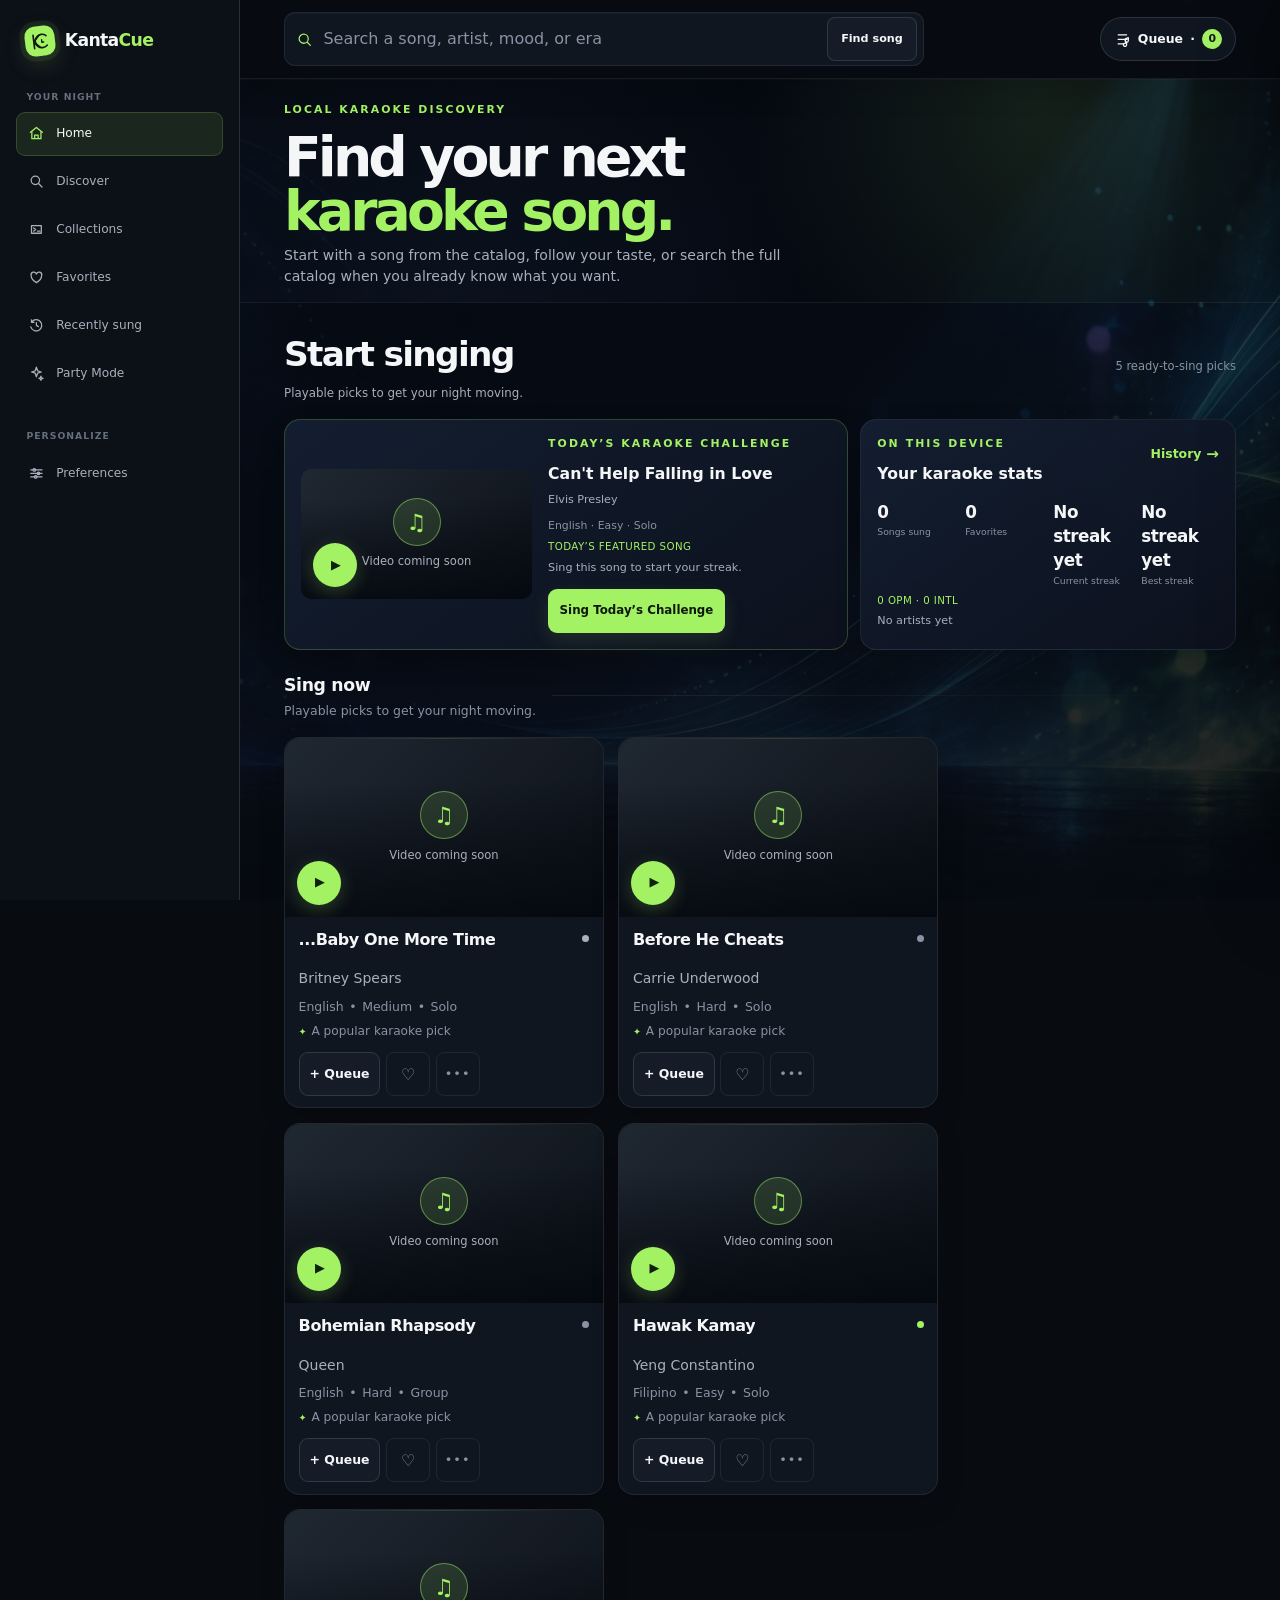
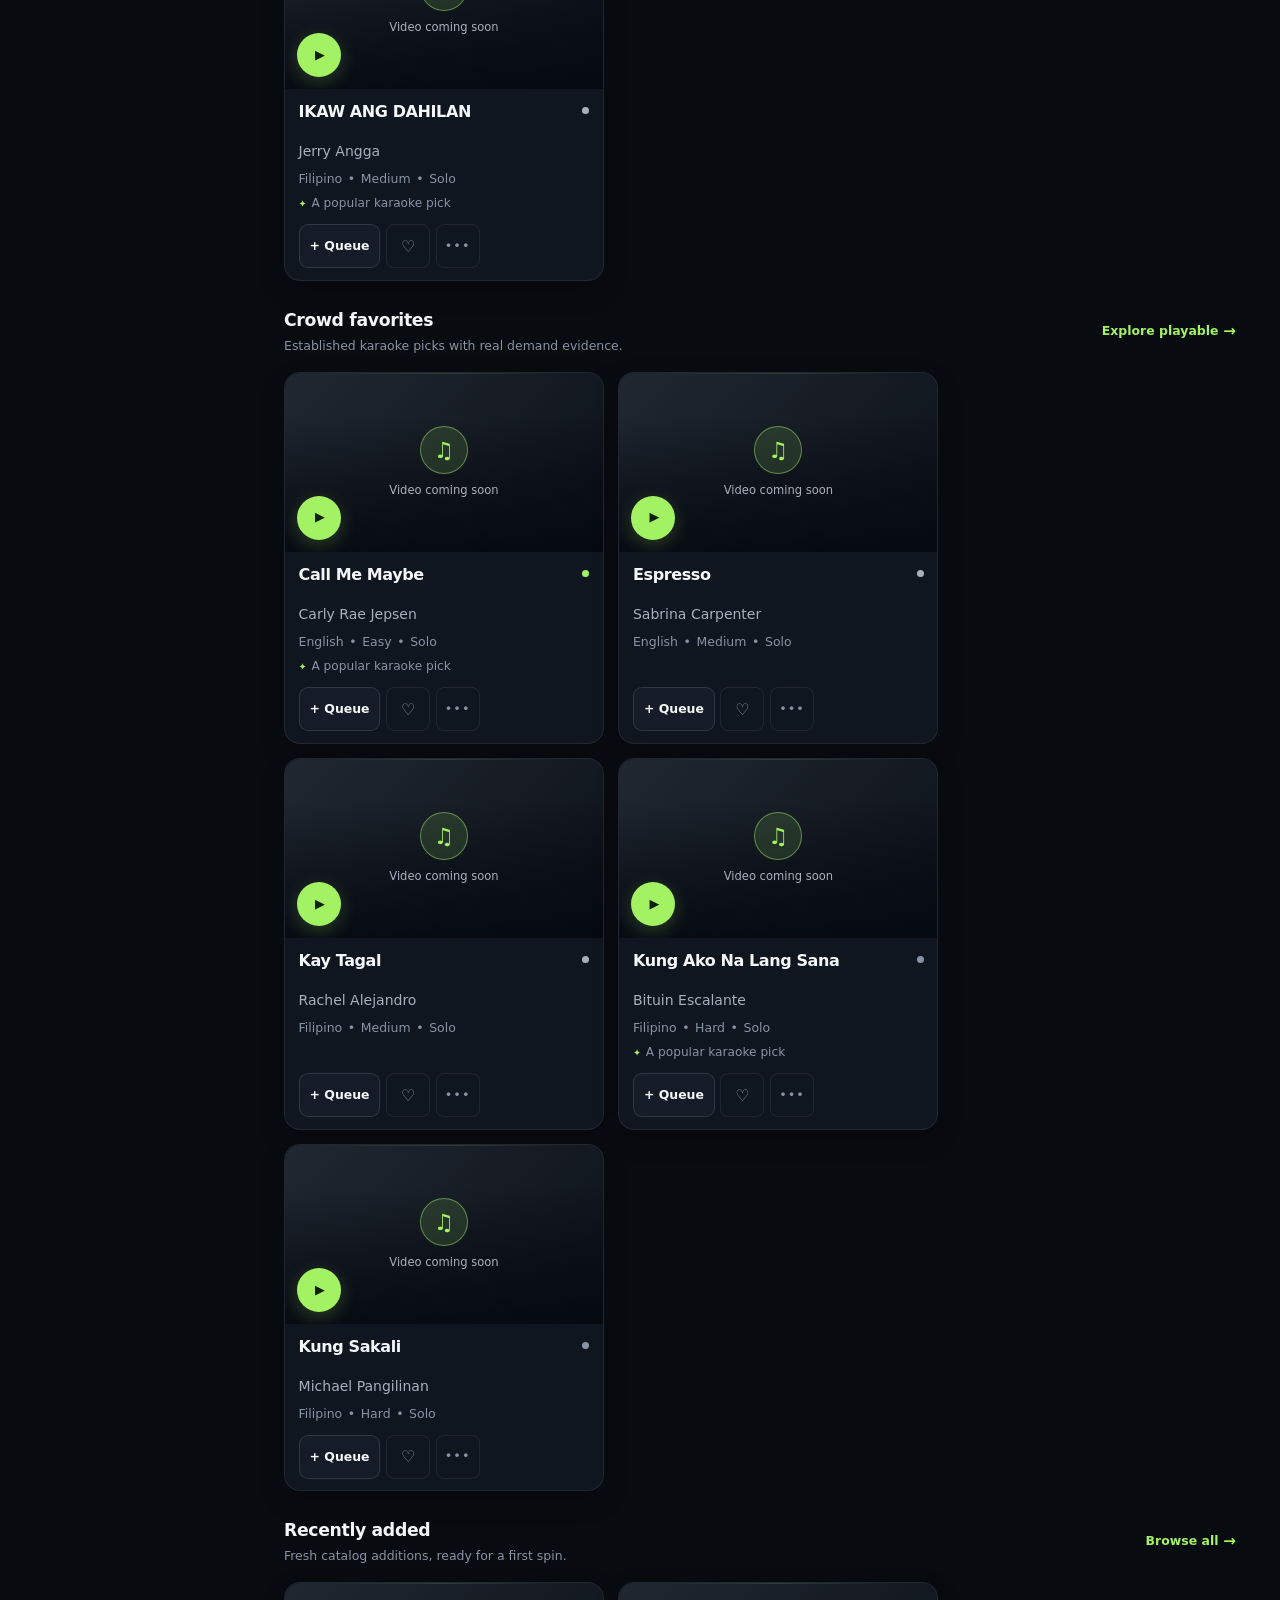
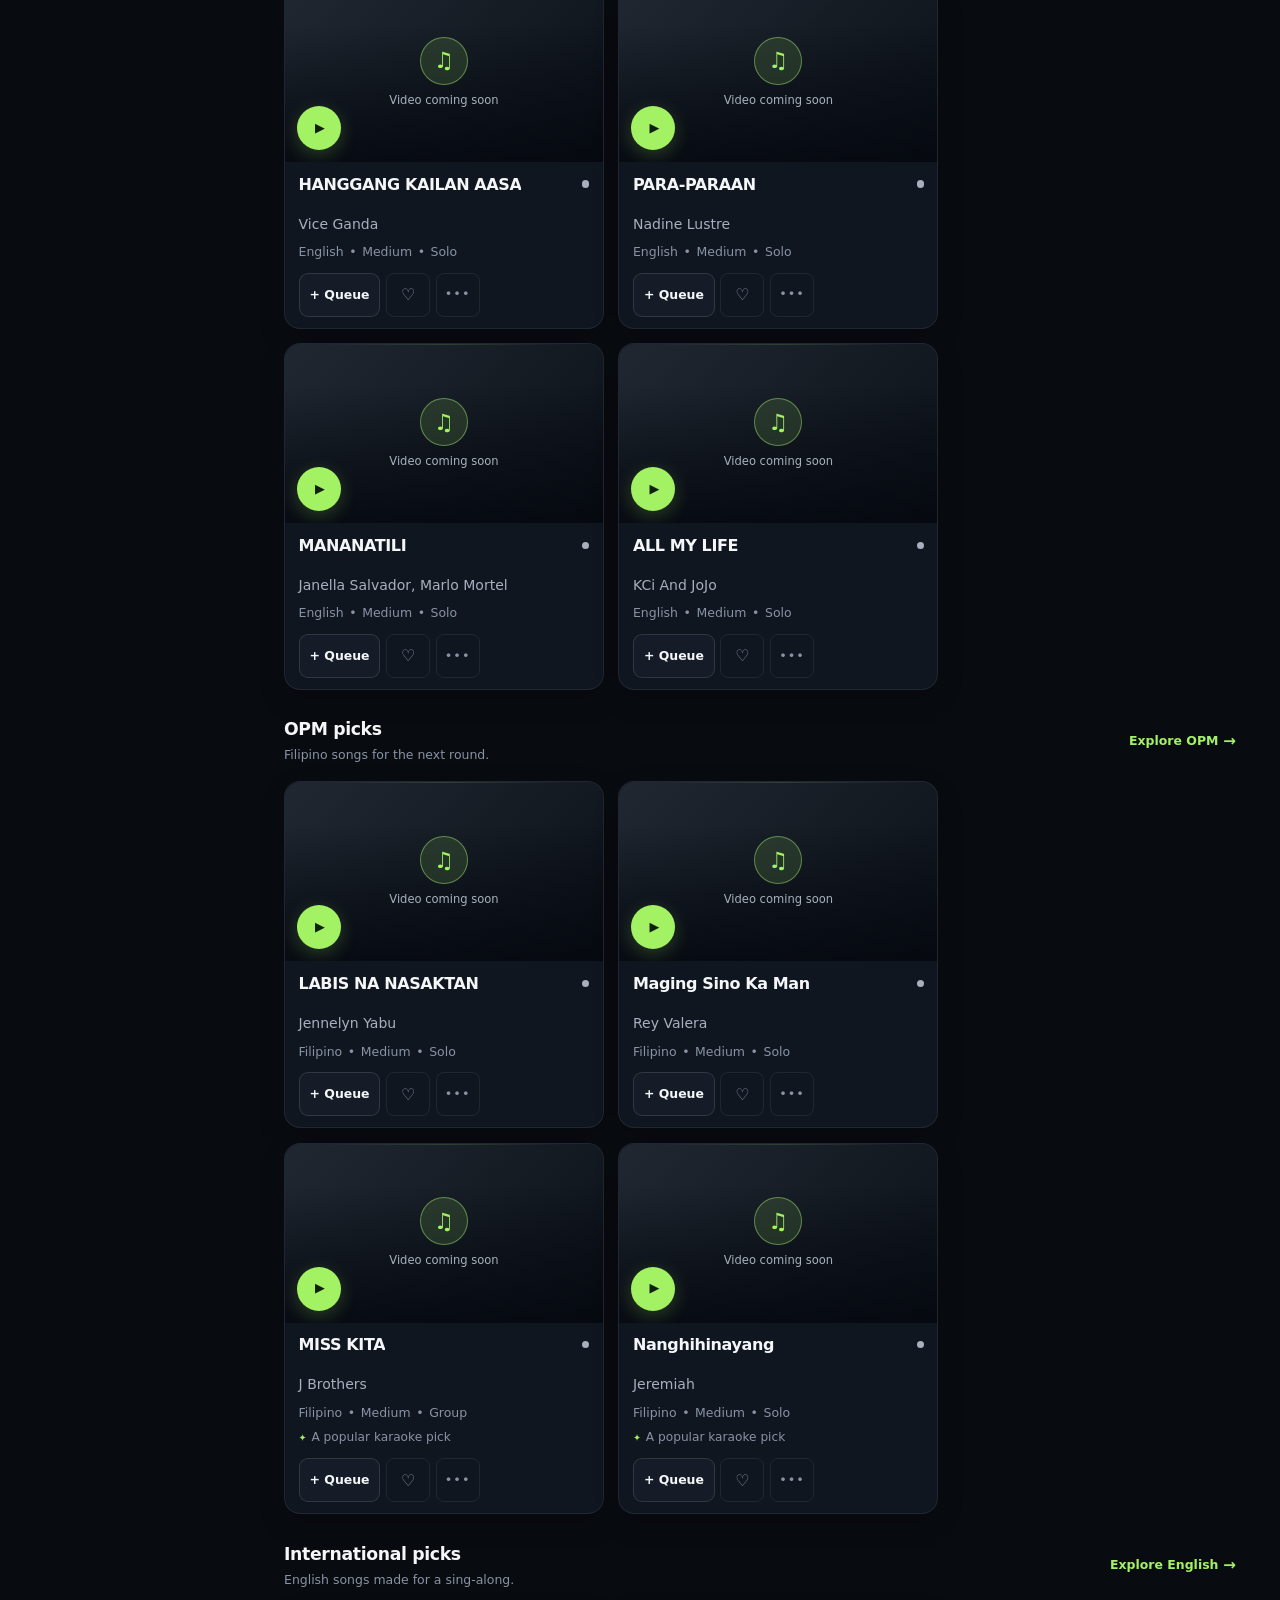
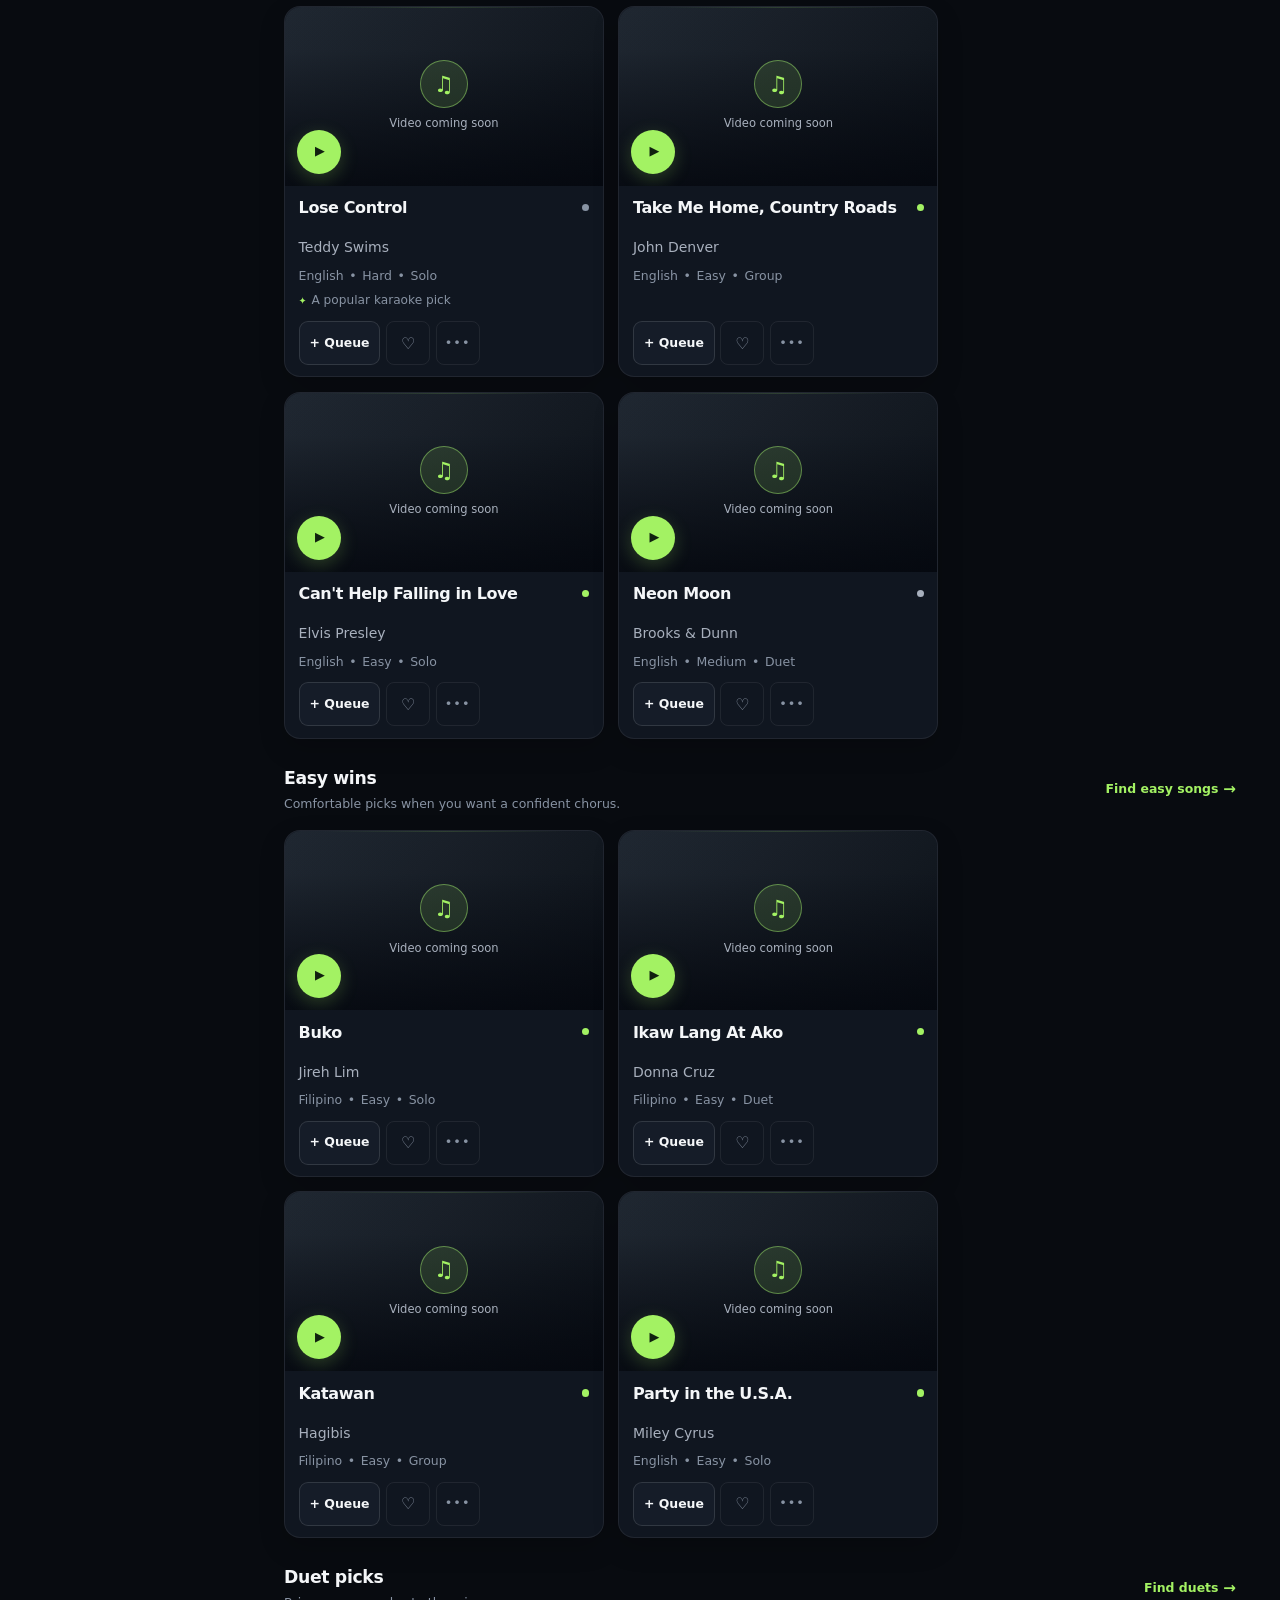
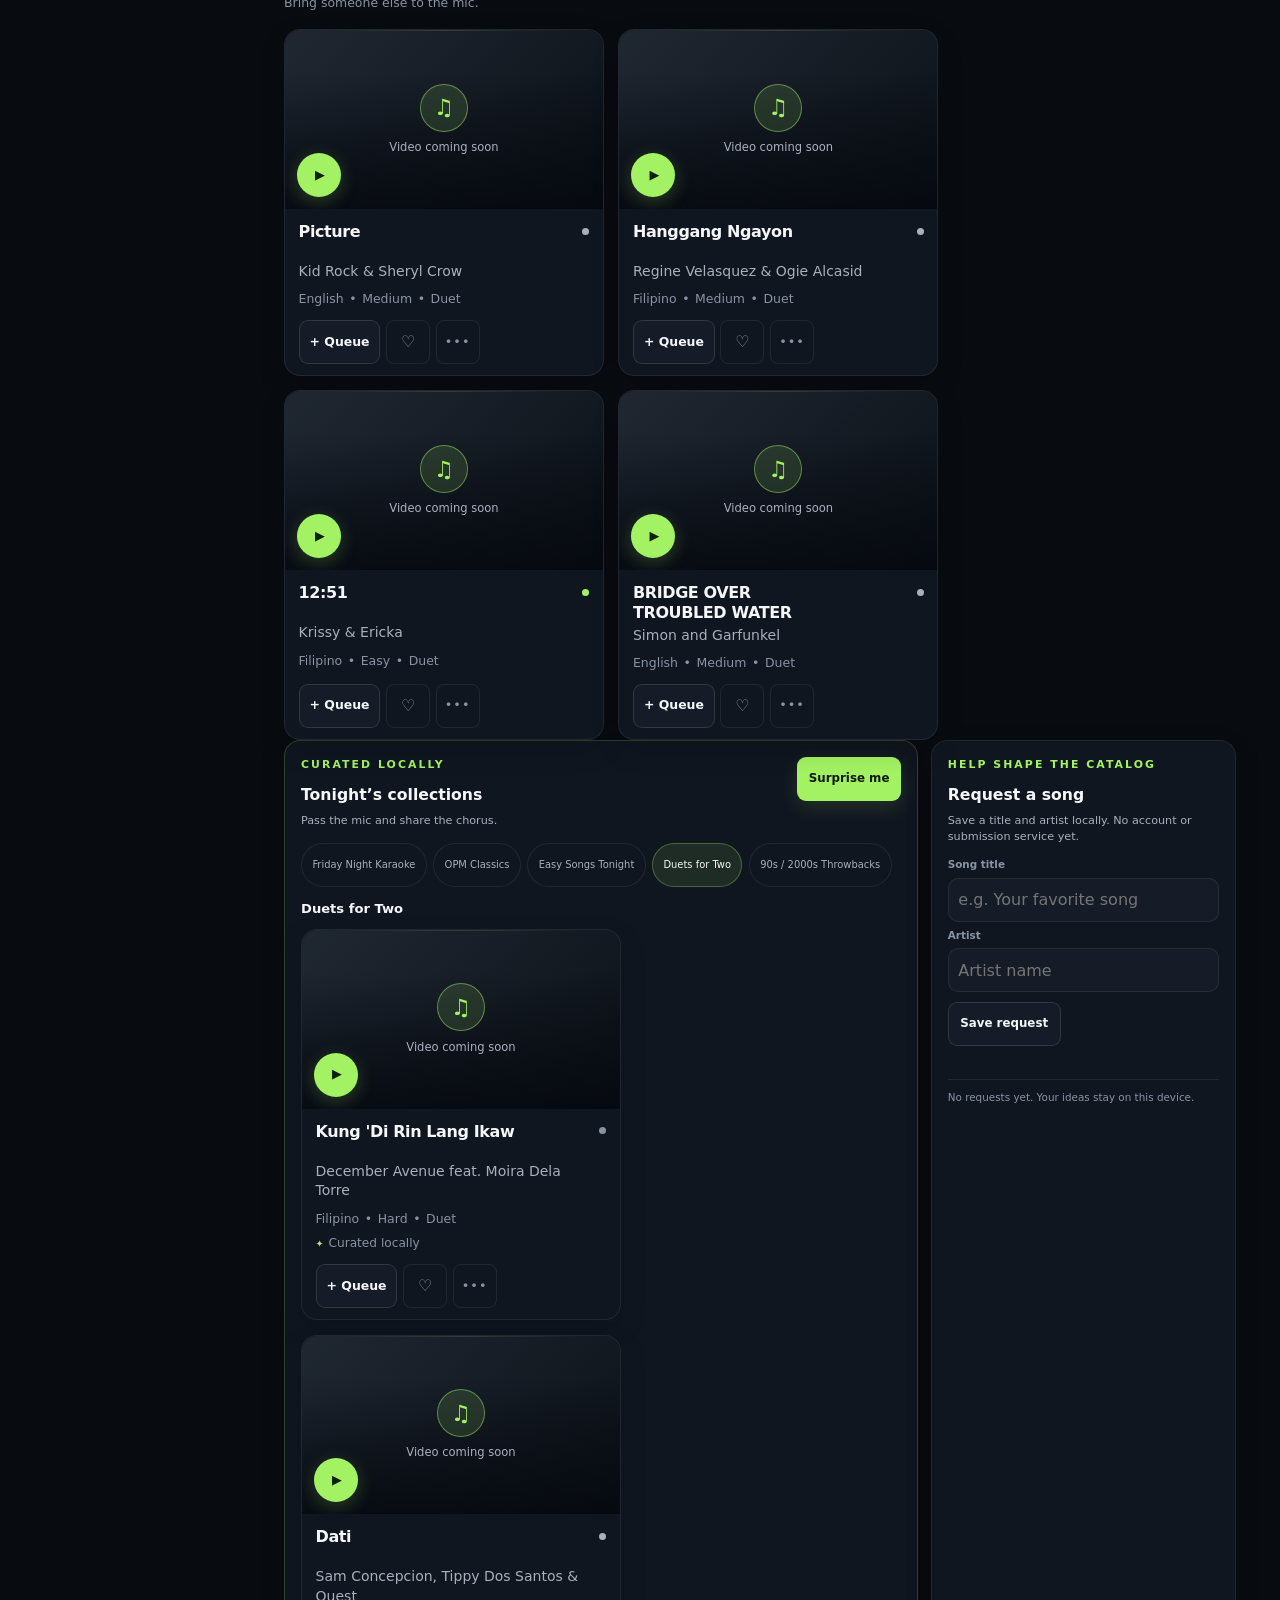
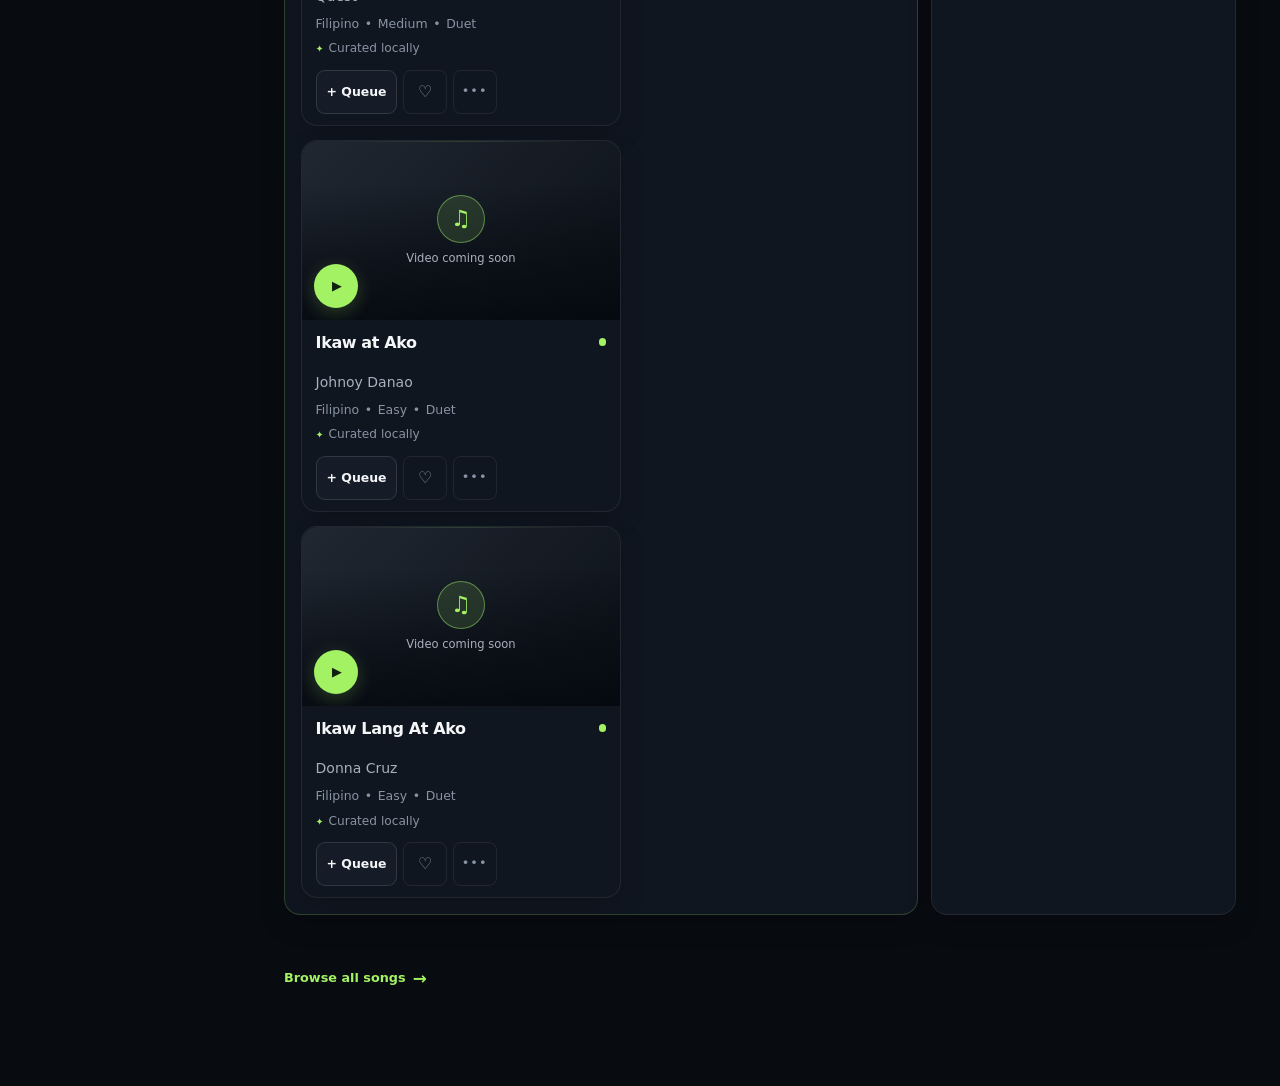
==== commit 010b22f8: "Add karaoke medley collections and player suggestions" ====
--- a/index.html
+++ b/index.html
@@ -20,8 +20,8 @@
     <link rel="icon" href="assets/brand/kantacue-mark-small.svg" type="image/svg+xml" sizes="any" />
     <link rel="apple-touch-icon" href="assets/icon-192.png" sizes="192x192" />
     <link rel="manifest" href="manifest.webmanifest" />
-    <link rel="stylesheet" href="styles/main.css?v=31" />
-    <script type="module" src="src/app.js?v=39"></script>
+    <link rel="stylesheet" href="styles/main.css?v=34" />
+    <script type="module" src="src/app.js?v=51"></script>
   </head>
   <body>
     <a class="skip-link" href="#home-content">Skip to song discovery</a>
@@ -62,6 +62,7 @@
           <nav class="primary-nav">
             <a class="nav-link is-active" href="#top" data-filter="all" aria-pressed="true" aria-current="page"><svg class="nav-icon" aria-hidden="true" viewBox="0 0 24 24" focusable="false"><path d="m3.5 10.5 8.5-7 8.5 7"></path><path d="M5.5 9.5v10h13v-10M9.5 19.5v-5h5v5"></path></svg><span>Home</span></a>
             <a class="nav-link" href="#discovery" aria-pressed="false"><svg class="nav-icon" aria-hidden="true" viewBox="0 0 24 24" focusable="false"><circle cx="10.5" cy="10.5" r="6"></circle><path d="m15 15 5 5"></path></svg><span>Discover</span></a>
+            <a class="nav-link" href="#collections" data-view="collections" aria-pressed="false"><svg class="nav-icon" aria-hidden="true" viewBox="0 0 24 24" focusable="false"><path d="M5 6.5h14v11H5z"></path><path d="m8 10 3 2.3L8 14.5M13.5 14.5H17"></path></svg><span>Collections</span></a>
 
             <a class="nav-link" href="#discovery" data-filter="favorites" aria-pressed="false"><svg class="nav-icon" aria-hidden="true" viewBox="0 0 24 24" focusable="false"><path d="M12 19.5S4.5 15.2 4.5 9.3A3.8 3.8 0 0 1 12 7.4a3.8 3.8 0 0 1 7.5 1.9c0 5.9-7.5 10.2-7.5 10.2Z"></path></svg><span>Favorites</span></a>
             <a class="nav-link" href="#recent-title"><svg class="nav-icon" aria-hidden="true" viewBox="0 0 24 24" focusable="false"><path d="M5 7.5A8 8 0 1 1 4 14"></path><path d="M5 4v3.5h3.5M12 8v4l2.8 1.7"></path></svg><span>Recently sung</span></a>
@@ -248,6 +249,15 @@
           <section class="content-area" id="favorites" aria-labelledby="favorites-view-title"><div class="section-heading view-heading"><div><p class="eyebrow">Your collection</p><h2 id="favorites-view-title">Favorites</h2><p class="section-lede">Songs you want close at hand.</p></div><p class="view-count" data-favorites-count>0 songs</p></div><div class="song-grid catalog-grid" data-grid="favorites-view"></div><div class="empty-state" data-favorites-empty hidden><span class="empty-icon" aria-hidden="true">♡</span><div><strong>No favorites yet</strong><p>Save songs here for your next karaoke round.</p><a class="discover-cta" href="#discover" data-view="discover">Discover songs <span aria-hidden="true">→</span></a></div></div></section>
         </section>
 
+        <section class="view-panel collection-view collections-destination" data-view-panel="collections" hidden>
+          <section class="content-area" id="collections" aria-labelledby="collections-view-title">
+            <div class="section-heading view-heading"><div><p class="eyebrow">Curated karaoke sets</p><h2 id="collections-view-title">Collections</h2><p class="section-lede">Browse themed sets made for a full karaoke round. Medleys are one YouTube performance with several song sections.</p></div><p class="view-count" data-medley-count>0 medleys</p></div>
+            <section class="collection-landing-card" aria-labelledby="medleys-title"><div><p class="eyebrow">First collection</p><h3 id="medleys-title">Karaoke Medleys</h3><p class="utility-card-status">Keep the mic moving through a connected set of songs without changing videos.</p></div><span class="collection-status-note">Local metadata · YouTube playback</span></section>
+            <div class="song-grid medley-grid" data-medley-grid></div>
+            <div class="empty-state" data-medley-empty hidden><span class="empty-icon" aria-hidden="true">♫</span><div><strong>No medleys are available right now</strong><p>Try the regular catalog while this collection is refreshed.</p><a class="discover-cta" href="#discover" data-view="discover">Discover songs <span aria-hidden="true">→</span></a></div></div>
+          </section>
+        </section>
+
         <section class="view-panel collection-view" data-view-panel="recent" hidden>
           <section class="content-area" id="recent" aria-labelledby="recent-view-title"><div class="section-heading view-heading"><div><p class="eyebrow">Your history</p><h2 id="recent-view-title">Recently sung</h2><p class="section-lede">Pick up where your last round left off.</p></div><p class="view-count" data-recent-count>0 songs</p></div><div class="song-grid catalog-grid" data-grid="recent-view"></div><div class="empty-state" data-recent-view-empty hidden><span class="empty-icon" aria-hidden="true">↺</span><div><strong>No songs sung yet</strong><p>Mark a song as Sang it and it will appear here.</p><a class="discover-cta" href="#discover" data-view="discover">Discover songs <span aria-hidden="true">→</span></a></div></div></section>
         </section>
@@ -259,7 +269,7 @@
 
       <aside class="queue-drawer" id="queue-drawer" data-queue-drawer role="dialog" aria-modal="true" aria-labelledby="queue-title" aria-describedby="queue-description" aria-hidden="true">
         <div class="drawer-header"><div class="queue-heading"><span class="queue-heading-mark" aria-hidden="true">♫</span><div><p class="eyebrow">Up next</p><h2 id="queue-title">Your queue</h2><p class="queue-header-count" data-queue-header-count>0 songs ready</p></div></div><button class="icon-button" type="button" data-action="toggle-queue" aria-label="Close singing queue" title="Close singing queue">×</button></div>
-        <p class="sr-only" id="queue-description">Songs in the order they will play. Select a song to start singing, or use the reorder controls to change its place.</p>
+        <p class="sr-only" id="queue-description">Songs and medleys stay in separate queues. Select one to start singing, or use the reorder controls to change a song’s place.</p>
         <div class="queue-content" data-queue-content role="list" aria-label="Songs in your karaoke queue"></div>
         <div class="drawer-footer"><div class="queue-footer-copy"><strong data-queue-summary>0 songs ready</strong><span>Saved on this device</span></div><button class="text-button queue-clear-button" type="button" data-action="clear-queue" disabled>Clear queue</button></div>
       </aside>
@@ -285,8 +295,9 @@
             <div class="player-placeholder" data-player-placeholder><span class="mic-orb" aria-hidden="true">♫</span><p data-player-status role="status" aria-live="polite">Ready when you are.</p><small data-player-note>Playback is provided by YouTube when a verified video is available.</small></div>
           </div>
         </div>
-        <div class="player-actions" aria-label="Current song actions"><button class="add-button" type="button" data-action="toggle-favorite" data-player-favorite data-song-id="" aria-pressed="false">♡ Favorite</button><button class="add-button" type="button" data-action="mark-sung" data-player-sang data-song-id="">Sang it</button><button class="add-button" type="button" data-action="share-song" data-player-share data-song-id="">Share song</button><span class="player-queue-status" data-player-queue-status>In your queue</span></div>
+        <div class="player-actions" aria-label="Current song actions"><button class="add-button" type="button" data-player-song-action data-action="toggle-favorite" data-player-favorite data-song-id="" aria-pressed="false">♡ Favorite</button><button class="add-button" type="button" data-player-song-action data-action="mark-sung" data-player-sang data-song-id="">Sang it</button><button class="add-button" type="button" data-player-song-action data-action="share-song" data-player-share data-song-id="">Share song</button><span class="player-queue-status" data-player-queue-status>In your queue</span></div>
         <div class="player-up-next" data-player-up-next hidden aria-live="polite"><div><p class="eyebrow" data-player-next-label>Queued next</p><strong data-player-next-title></strong><span data-player-next-artist></span><small data-player-next-note></small></div><button class="play-button" type="button" data-action="player-next" aria-label="Sing next">Sing next</button></div>
+        <section class="player-suggestions" data-player-suggestions hidden aria-labelledby="player-suggestions-title"><div class="player-suggestions-heading"><div><p class="eyebrow" data-player-suggestion-eyebrow>Keep singing</p><h3 id="player-suggestions-title" data-player-suggestion-heading>More to sing</h3></div><p data-player-suggestion-note>Playable picks based on your karaoke signals.</p></div><div class="player-suggestions-grid" data-player-suggestion-grid></div></section>
         <div class="player-completion" data-player-completion hidden role="status" aria-live="polite"><strong data-player-completion-title>Song complete</strong><span data-player-completion-copy>Mark it as sung, then keep the queue moving.</span><div class="player-completion-actions"><button class="play-button" type="button" data-action="sang-again">Sing again</button><button class="add-button" type="button" data-action="player-next" aria-label="Sing next queued song">Next song</button><button class="add-button" type="button" data-action="toggle-favorite" data-player-completion-favorite data-song-id="" aria-pressed="false">♡ Favorite</button></div></div>
         <div class="player-feedback" data-player-feedback hidden aria-label="Playback feedback"><div><strong>How was this karaoke video?</strong><span class="feedback-help">Your note stays on this device.</span></div><div class="player-feedback-actions"><button class="feedback-button" type="button" data-action="feedback-good">👍 Good karaoke</button><button class="feedback-button" type="button" data-action="feedback-problem" aria-expanded="false">👎 Problem with video</button></div><div class="feedback-reasons" data-feedback-reasons hidden><span>What went wrong?</span><button class="feedback-button" type="button" data-action="feedback-reason" data-feedback-reason="wrong-song">Wrong song</button><button class="feedback-button" type="button" data-action="feedback-reason" data-feedback-reason="poor-quality">Poor quality</button><button class="feedback-button" type="button" data-action="feedback-reason" data-feedback-reason="guide-vocals">Guide vocals</button><button class="feedback-button" type="button" data-action="feedback-reason" data-feedback-reason="lyrics-timing">Lyrics / timing</button><button class="feedback-button" type="button" data-action="feedback-reason" data-feedback-reason="video-unavailable">Video unavailable</button></div><p class="form-status" data-feedback-status role="status" aria-live="polite"></p></div>
         <div class="player-controls"><button class="add-button" type="button" data-action="player-prev" aria-label="Select previous queued song">Previous</button><button class="play-button" type="button" data-action="player-next" aria-label="Sing next queued song">Sing next</button></div>
@@ -299,6 +310,7 @@
         <button type="button" data-action="install-app" class="mobile-install-action" hidden>Install KantaCue</button>
         <a href="#discovery" data-view="favorites"><span aria-hidden="true">♡</span><span>Favorites</span></a>
         <a href="#recent-title" data-view="recent"><span aria-hidden="true">↺</span><span>Recently sung</span></a>
+        <a href="#collections" data-view="collections"><span aria-hidden="true">▣</span><span>Collections</span></a>
         <a href="#preferences-panel" data-view="preferences"><span aria-hidden="true">☷</span><span>Preferences</span></a>
       </nav>
       <nav class="mobile-nav" aria-label="Quick navigation">
--- a/styles/main.css
+++ b/styles/main.css
@@ -900,6 +900,20 @@
 .player-up-next span { color: var(--text-secondary); font-size: .72rem; margin-top: .12rem; }
 .player-up-next small { color: var(--text-muted); font-size: .64rem; line-height: 1.4; margin-top: .3rem; }
 .player-up-next .play-button { flex: 0 0 auto; white-space: nowrap; }
+.player-suggestions { border-top: 1px solid var(--border-subtle); margin-top: .9rem; padding-top: .85rem; }
+.player-suggestions-heading { align-items: end; display: flex; gap: 1rem; justify-content: space-between; margin-bottom: .55rem; }
+.player-suggestions-heading h3 { font-size: .9rem; margin: .15rem 0 0; }
+.player-suggestions-heading p:last-child { color: var(--text-muted); font-size: .64rem; margin: 0; text-align: right; }
+.player-suggestions-grid { display: grid; gap: .55rem; grid-template-columns: repeat(3, minmax(0, 1fr)); }
+.player-suggestion { align-items: center; background: var(--bg-surface-1); border: 1px solid var(--border-subtle); border-radius: var(--radius-sm); color: var(--text-primary); display: flex; gap: .55rem; justify-content: space-between; min-height: 4.25rem; min-width: 0; padding: .65rem .7rem; text-align: left; transition: border-color .18s ease, background .18s ease, transform .18s ease; }
+.player-suggestion:hover, .player-suggestion:focus-visible { background: var(--brand-lime-soft); border-color: rgba(163,242,99,.38); }
+.player-suggestion:active { transform: translateY(1px); }
+.player-suggestion-copy { display: grid; gap: .15rem; min-width: 0; }
+.player-suggestion-copy strong, .player-suggestion-copy span, .player-suggestion-copy small { display: block; overflow-wrap: anywhere; }
+.player-suggestion-copy strong { font-size: .72rem; line-height: 1.25; }
+.player-suggestion-copy span { color: var(--text-secondary); font-size: .65rem; }
+.player-suggestion-copy small { color: var(--text-muted); font-size: .58rem; line-height: 1.35; }
+.player-suggestion-arrow { color: var(--brand-lime); flex: 0 0 auto; font-size: 1rem; }
 .player-completion { align-items: flex-start; background: var(--bg-surface-1); border-left: 3px solid var(--brand-lime); border-radius: var(--radius-sm); display: grid; gap: .16rem; margin-top: .85rem; padding: .7rem .8rem; }
 .player-completion strong { color: var(--brand-lime); font-size: .78rem; }
 .player-completion span { color: var(--text-secondary); font-size: .7rem; line-height: 1.45; }
@@ -916,6 +930,10 @@
   .player-queue-status { flex: 1 1 100%; margin-left: 0; }
   .player-up-next { align-items: stretch; flex-direction: column; }
   .player-up-next .play-button { width: 100%; }
+  .player-suggestions-heading { align-items: start; flex-direction: column; gap: .2rem; }
+  .player-suggestions-heading p:last-child { text-align: left; }
+  .player-suggestions-grid { grid-template-columns: 1fr; }
+  .player-suggestion { min-height: 3.75rem; }
   .player-controls { display: grid; grid-template-columns: 1fr 1.35fr; }
 }
 
@@ -1674,6 +1692,37 @@
   filter: brightness(1.08);
 }
 
+/* Collections keep medleys visually distinct from single-song discovery. */
+.collection-landing-card {
+  align-items: center;
+  background: linear-gradient(135deg, rgba(163, 242, 99, .11), rgba(18, 27, 44, .82));
+  border: 1px solid rgba(163, 242, 99, .22);
+  border-radius: var(--radius-md);
+  display: flex;
+  gap: 1rem;
+  justify-content: space-between;
+  margin-bottom: 1.2rem;
+  padding: 1rem 1.1rem;
+}
+.collection-landing-card h3 { font-size: 1.2rem; letter-spacing: -.03em; margin: .15rem 0 0; }
+.collection-status-note { color: var(--text-muted); font-size: .66rem; white-space: nowrap; }
+.medley-grid { align-items: start; }
+.medley-card { min-width: 0; }
+.medley-card-eyebrow { color: var(--brand-lime); margin: 0 0 .35rem; }
+.medley-thumbnail { position: relative; }
+.medley-count { align-items: center; background: var(--brand-lime-soft); border: 1px solid rgba(163, 242, 99, .3); border-radius: 999px; color: var(--brand-lime); display: inline-flex; font-size: .7rem; font-weight: 800; height: 1.8rem; justify-content: center; min-width: 1.8rem; padding: 0 .35rem; }
+.medley-count-unknown { font-size: .56rem; letter-spacing: .04em; min-width: auto; padding-inline: .45rem; }
+.medley-song-list { color: var(--text-muted); font-size: .67rem; line-height: 1.5; margin: .75rem 0 0; }
+.medley-song-list strong { color: var(--text-secondary); display: block; font-size: .65rem; margin-bottom: .15rem; text-transform: uppercase; letter-spacing: .08em; }
+.medley-song-list span { color: var(--text-secondary); }
+.medley-queue-item { border-left-color: rgba(163, 242, 99, .55); }
+.queue-subheading { border-top: 1px solid var(--border-subtle); color: var(--brand-lime); font-size: .62rem; font-weight: 800; letter-spacing: .12em; padding: .9rem 0 .25rem; text-transform: uppercase; }
+
+@media (max-width: 619px) {
+  .collection-landing-card { align-items: flex-start; flex-direction: column; }
+  .collection-status-note { white-space: normal; }
+}
+
 @media (max-width: 619px) {
   .queue-drawer {
     padding-left: .9rem;
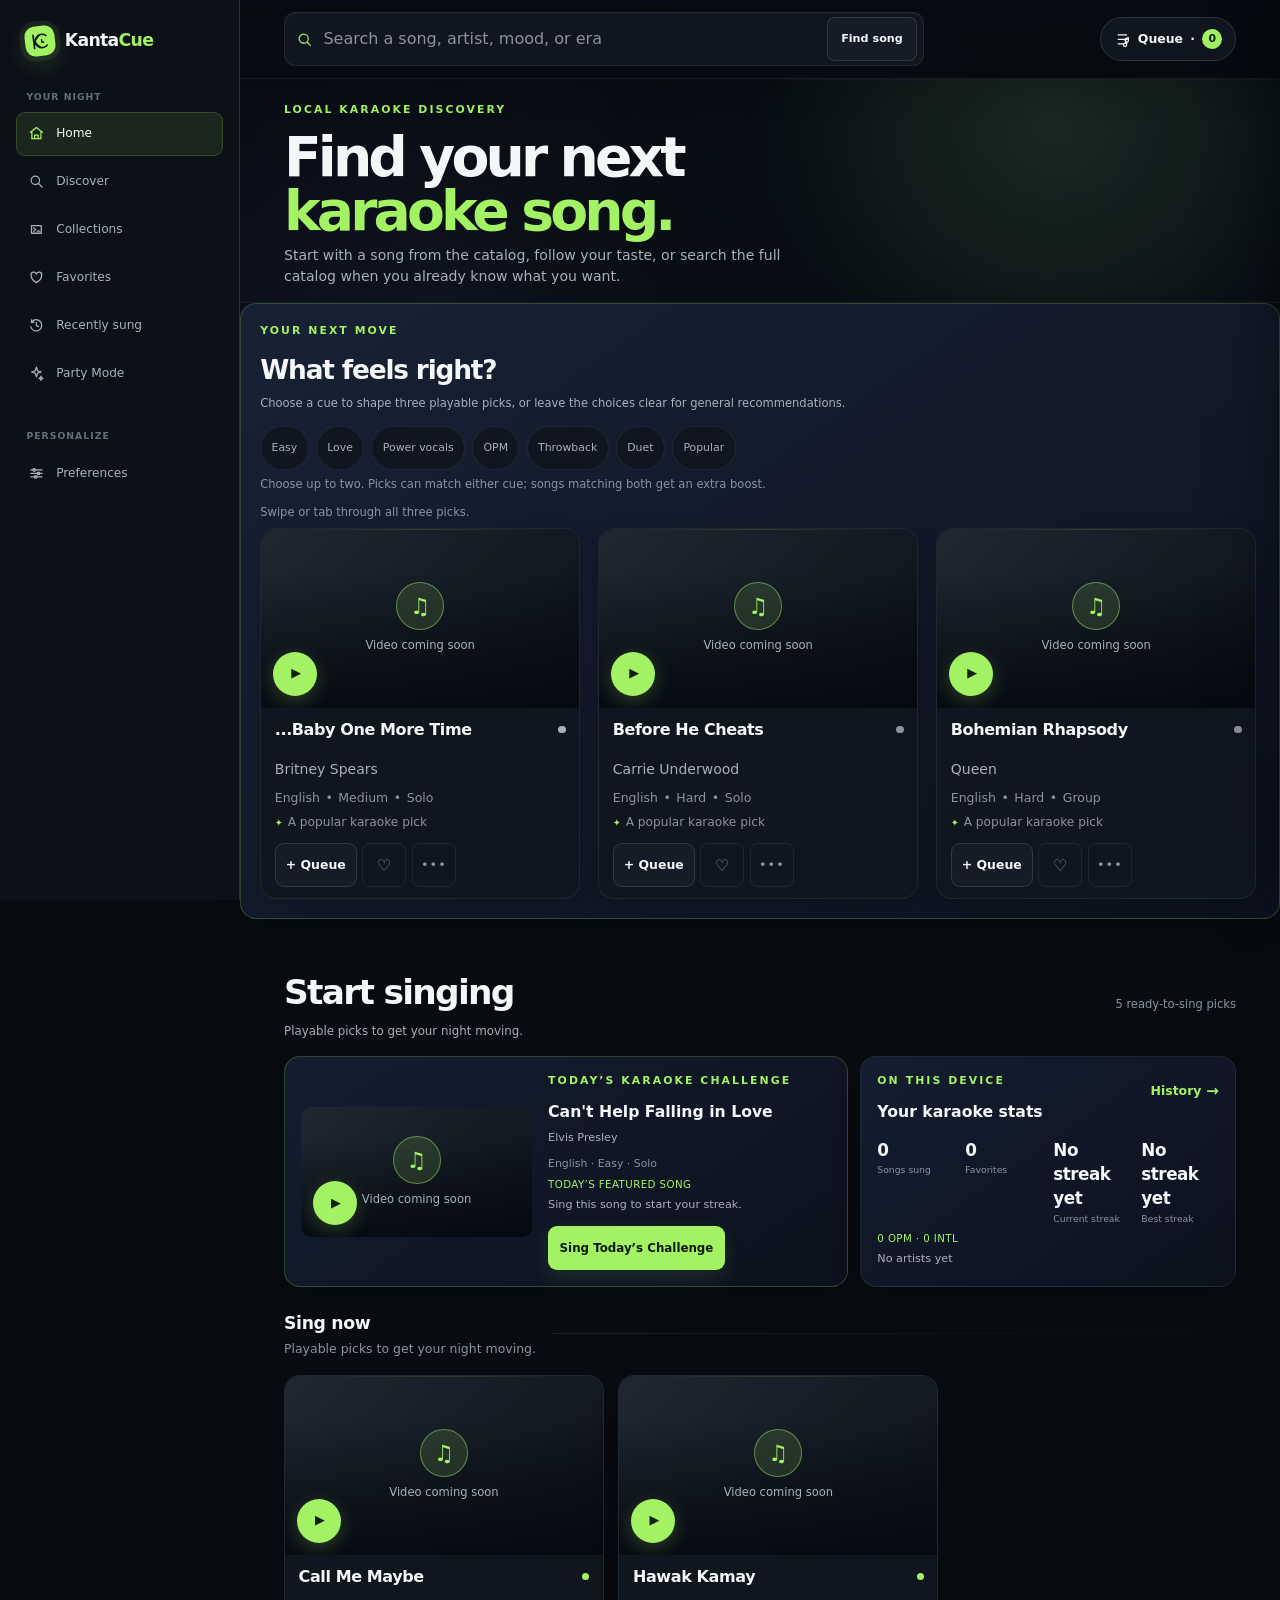
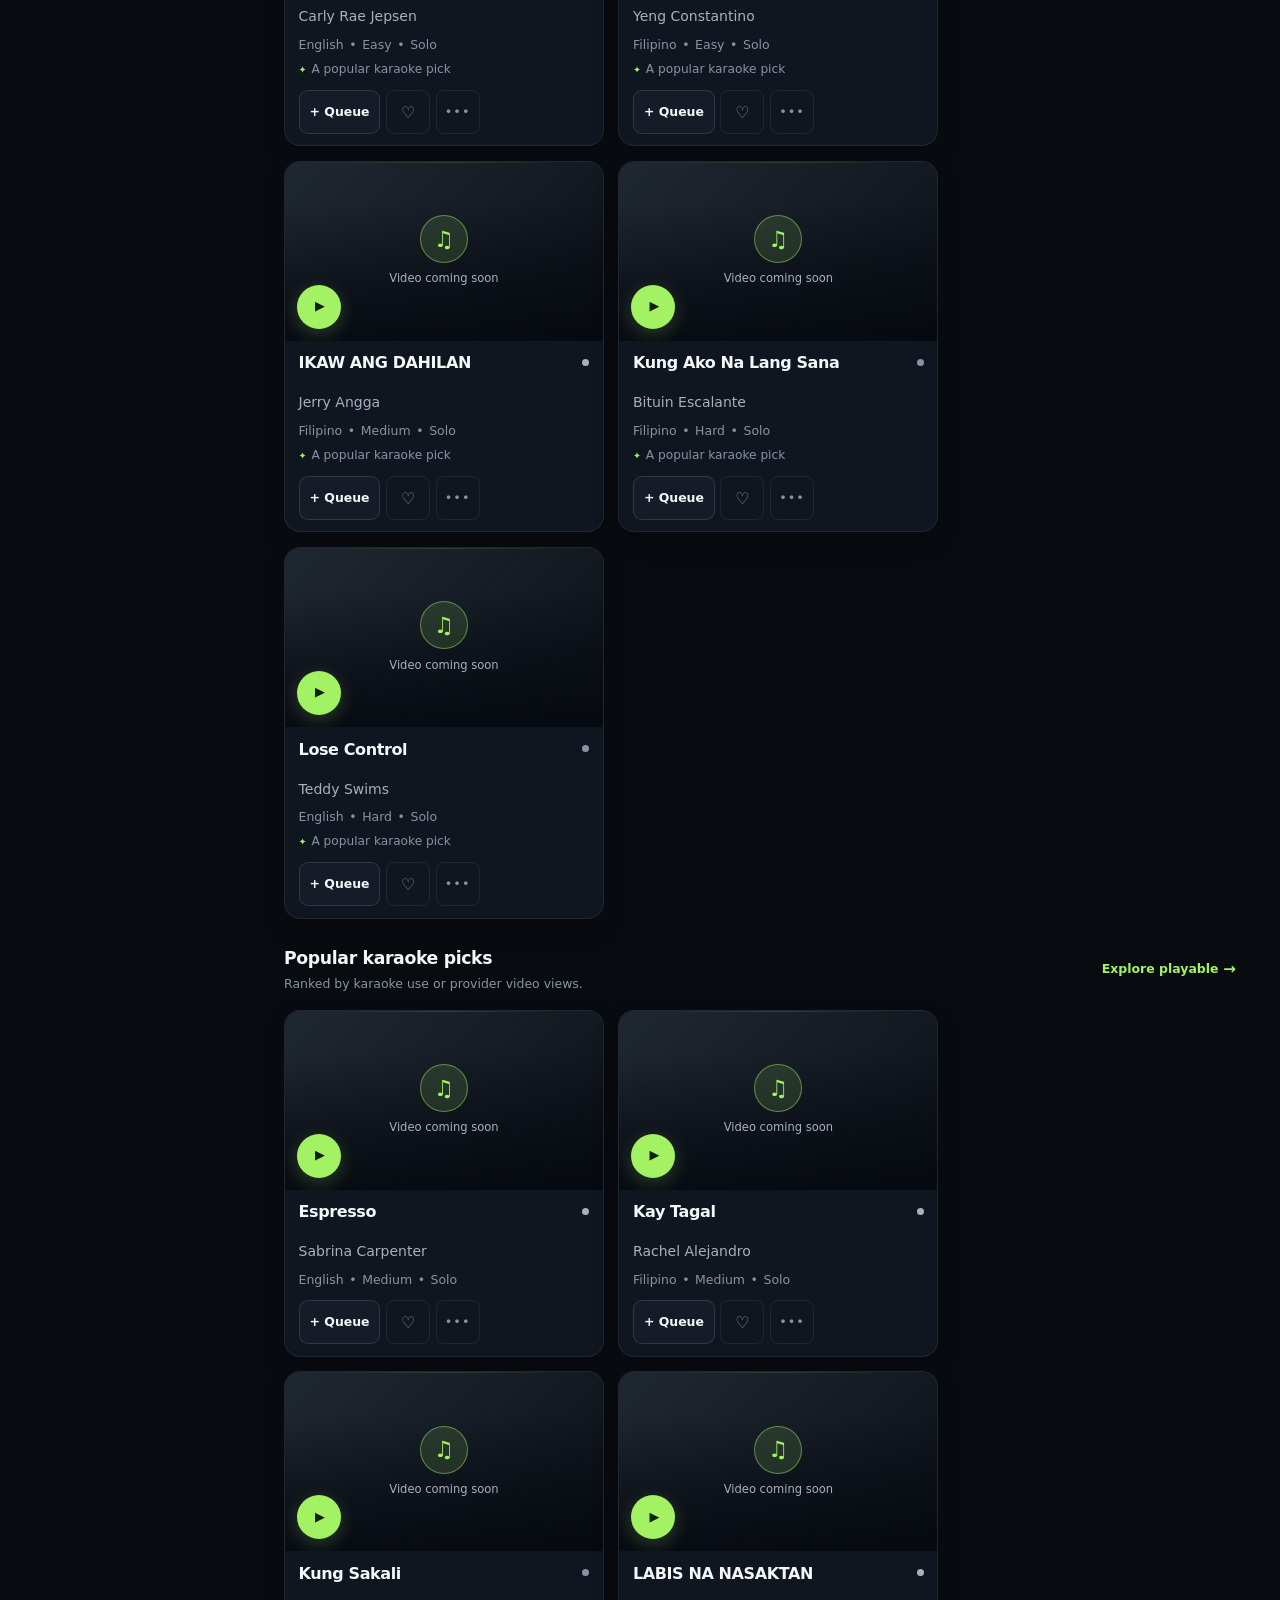
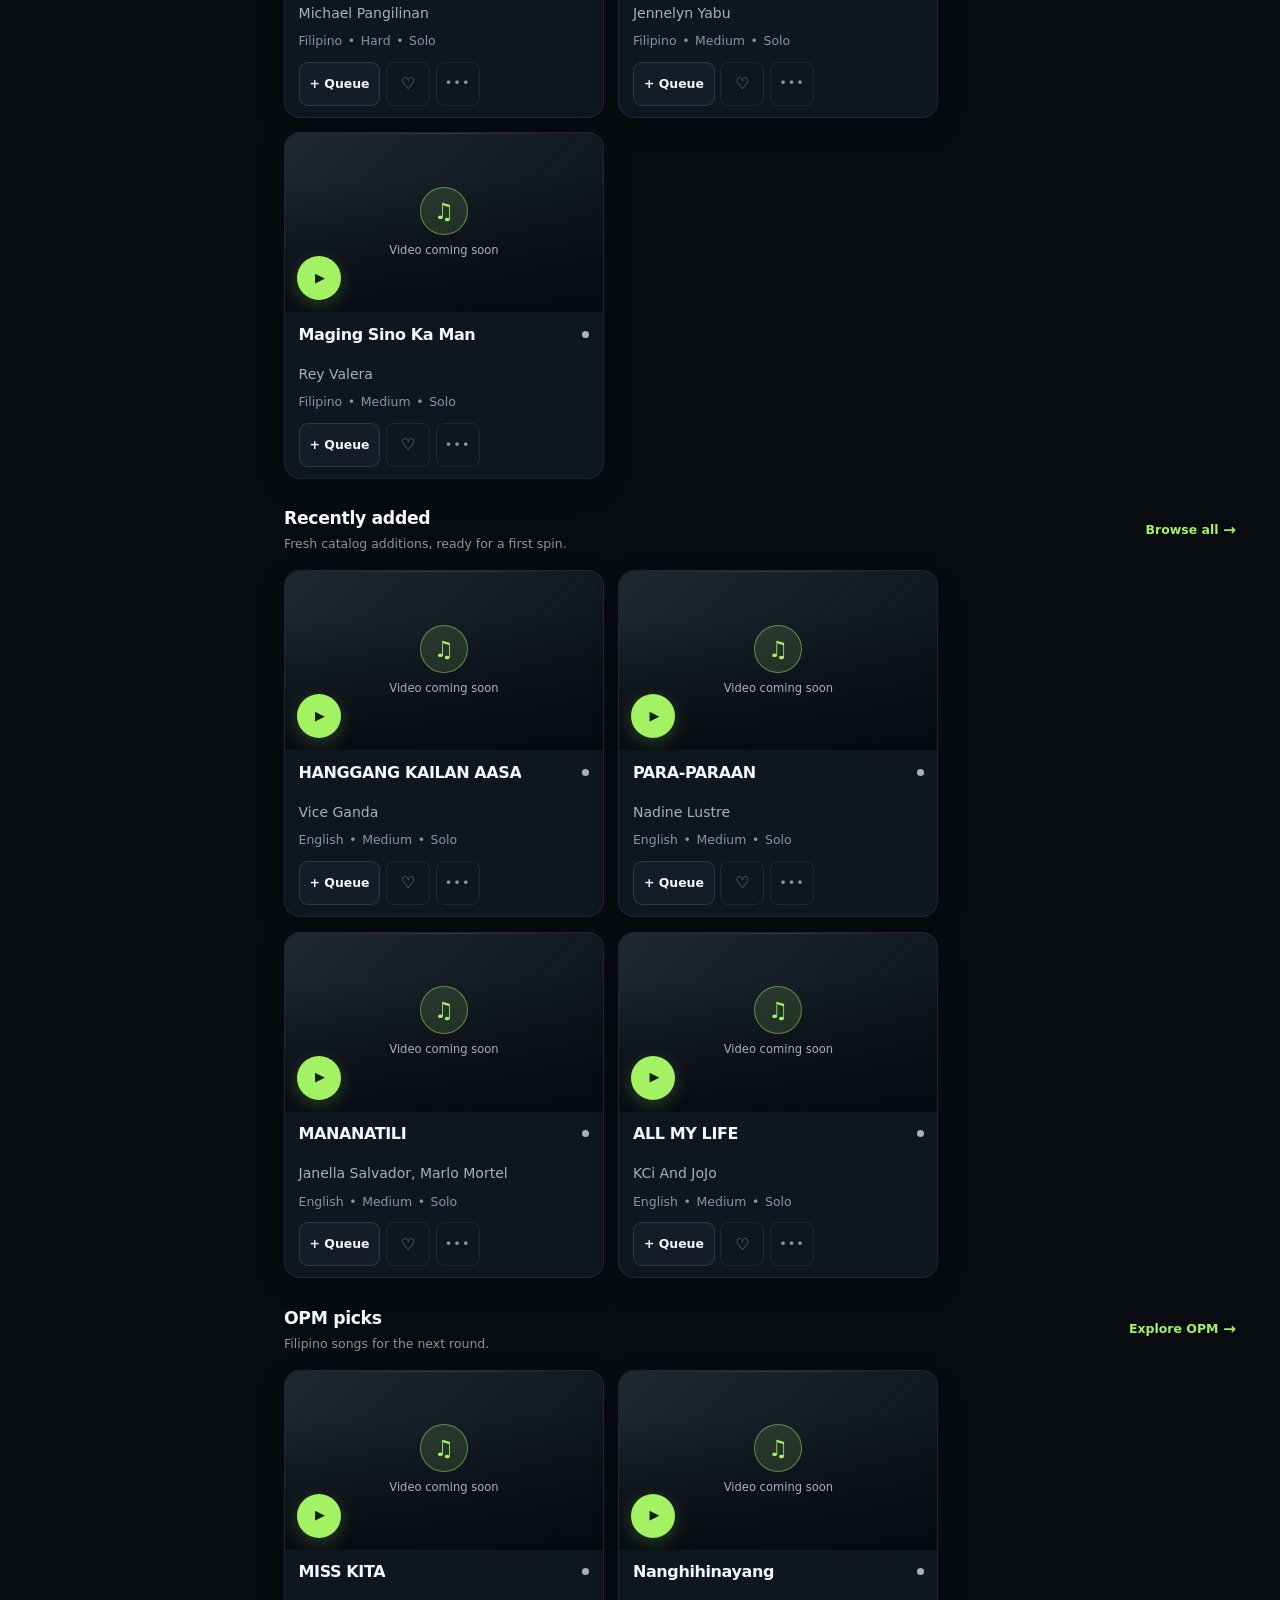
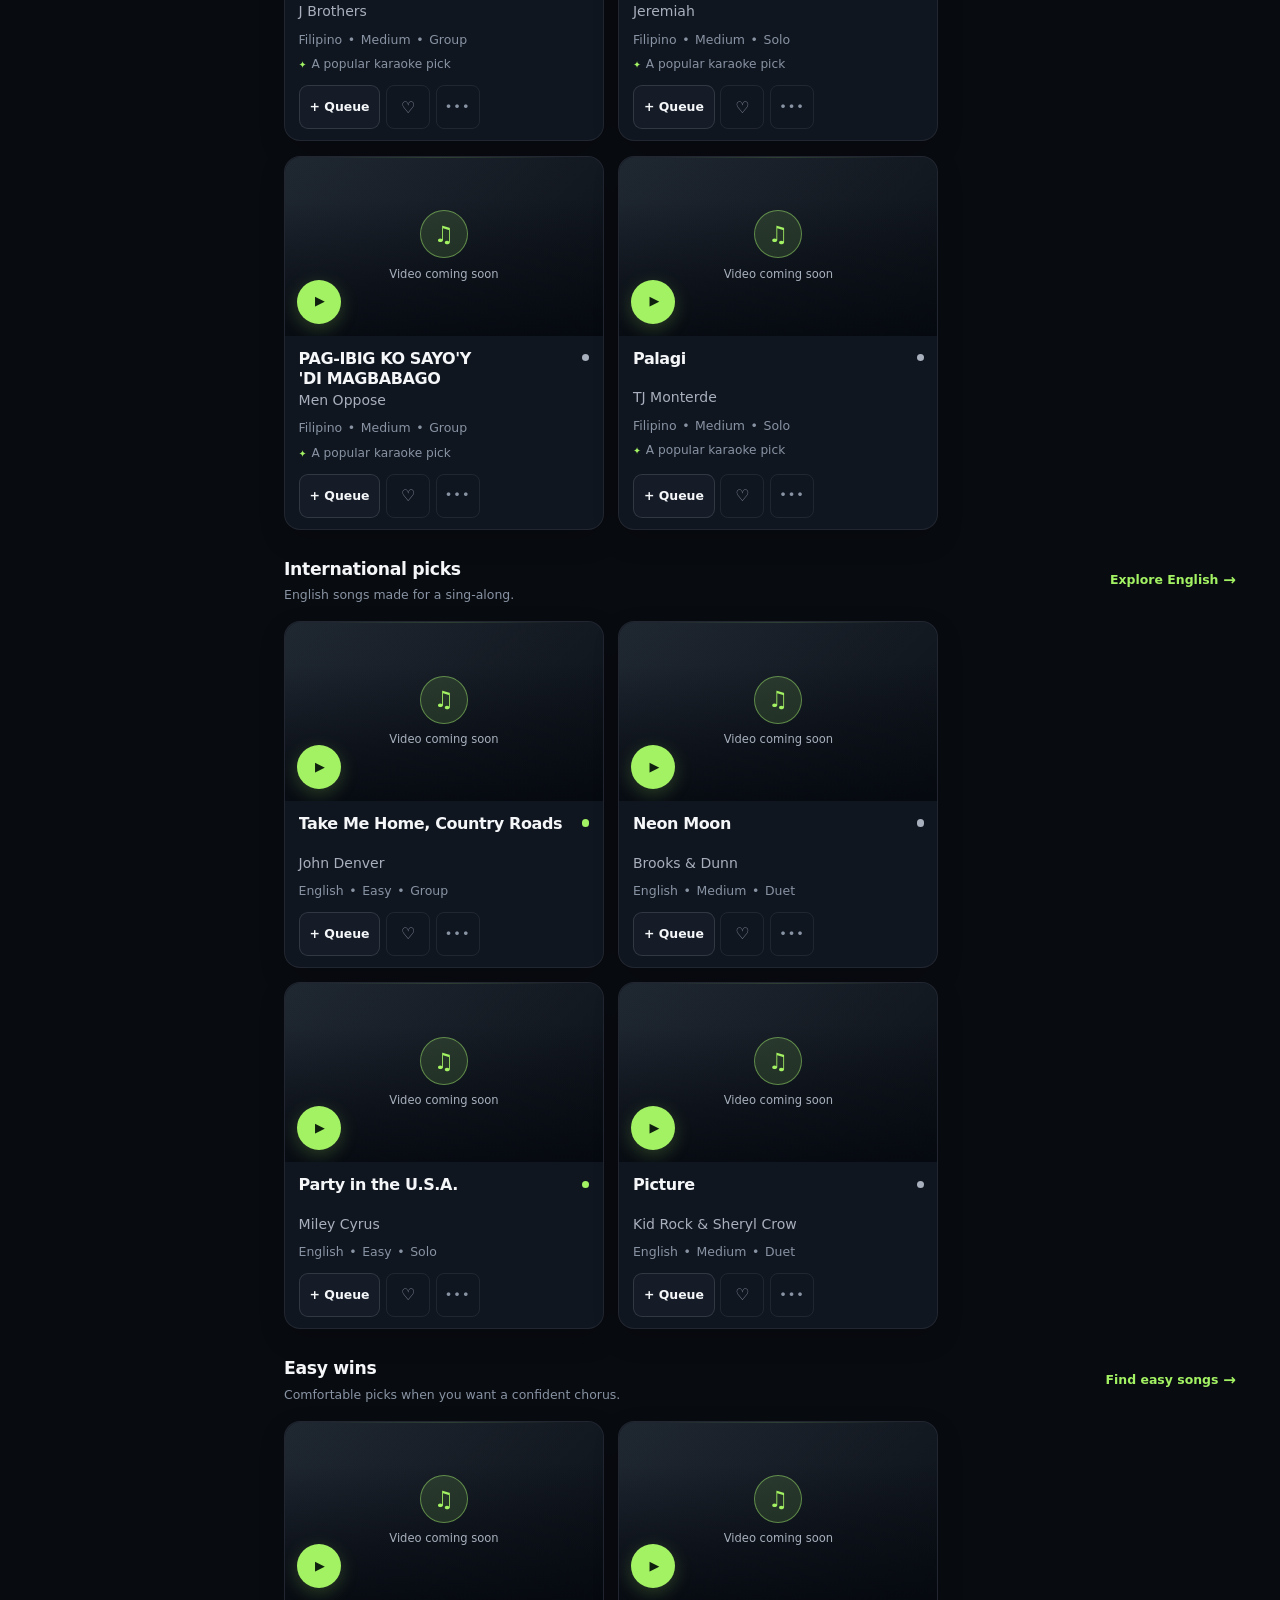
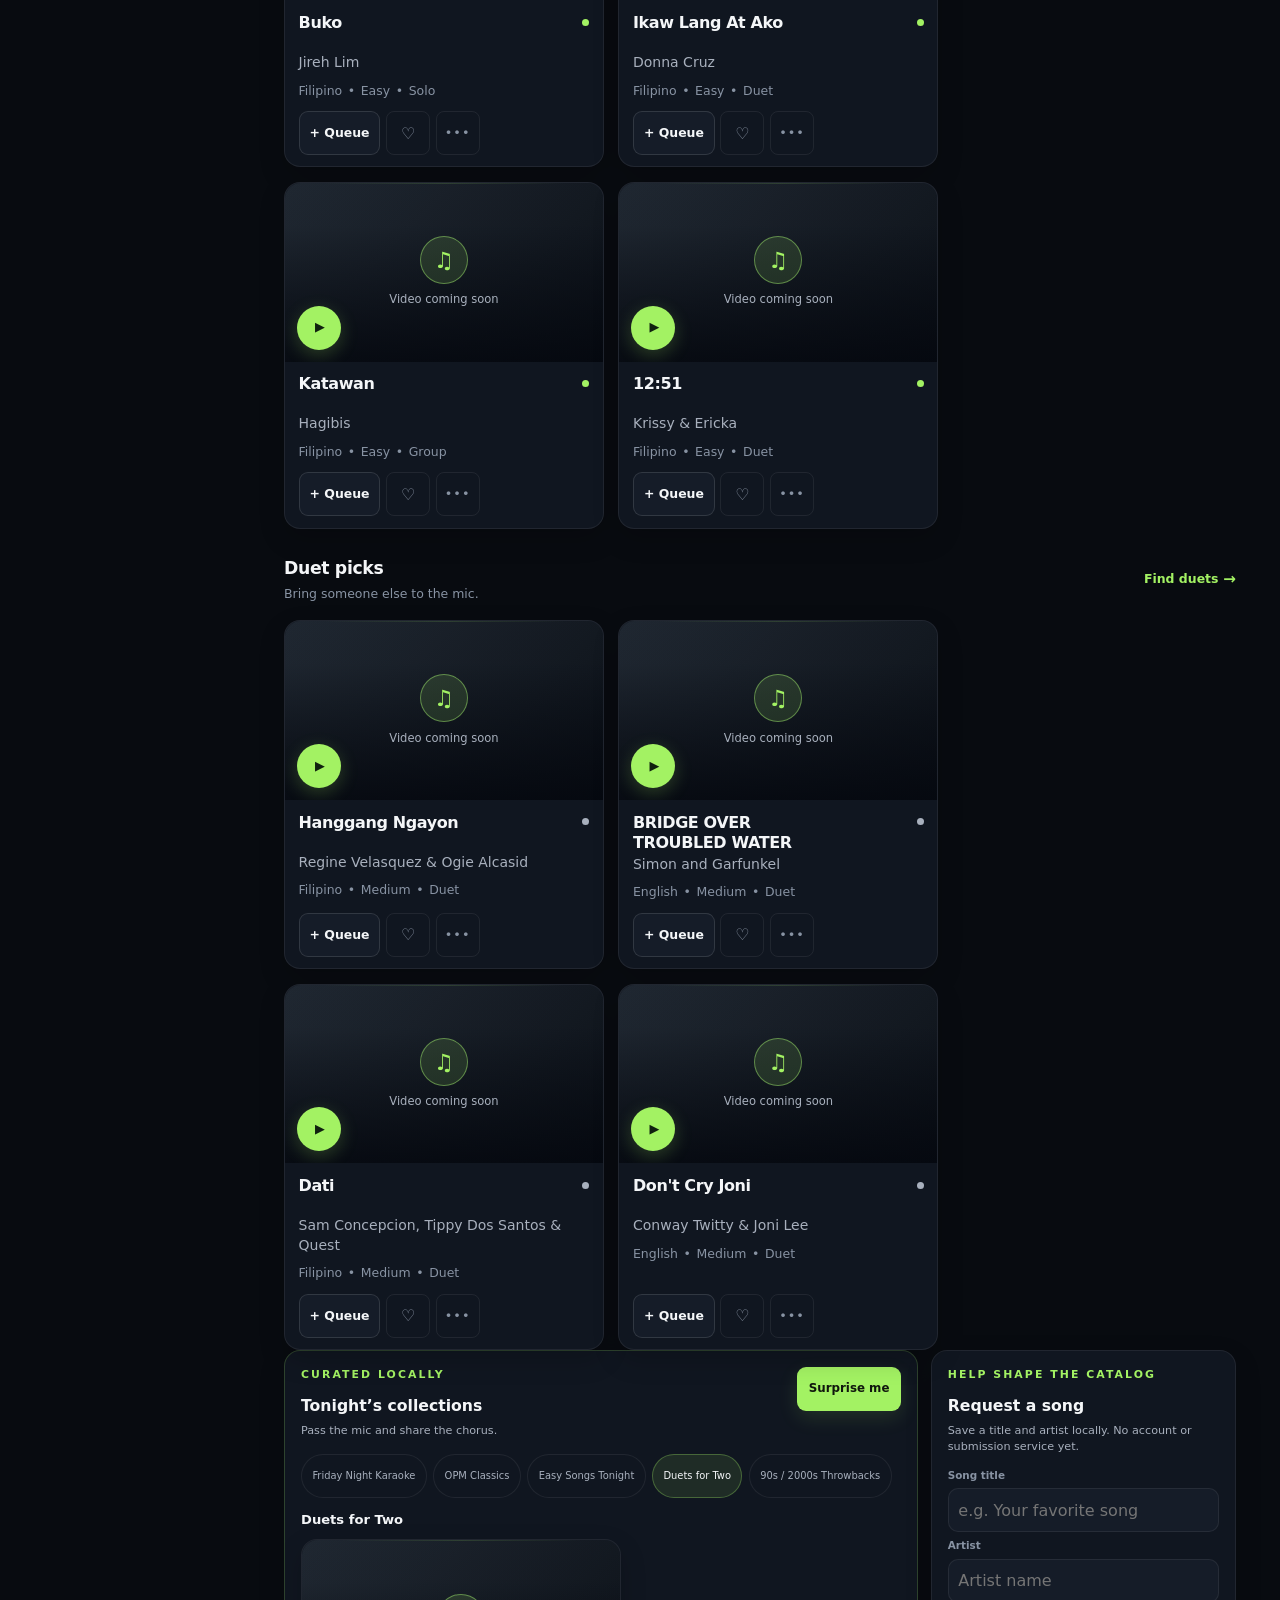
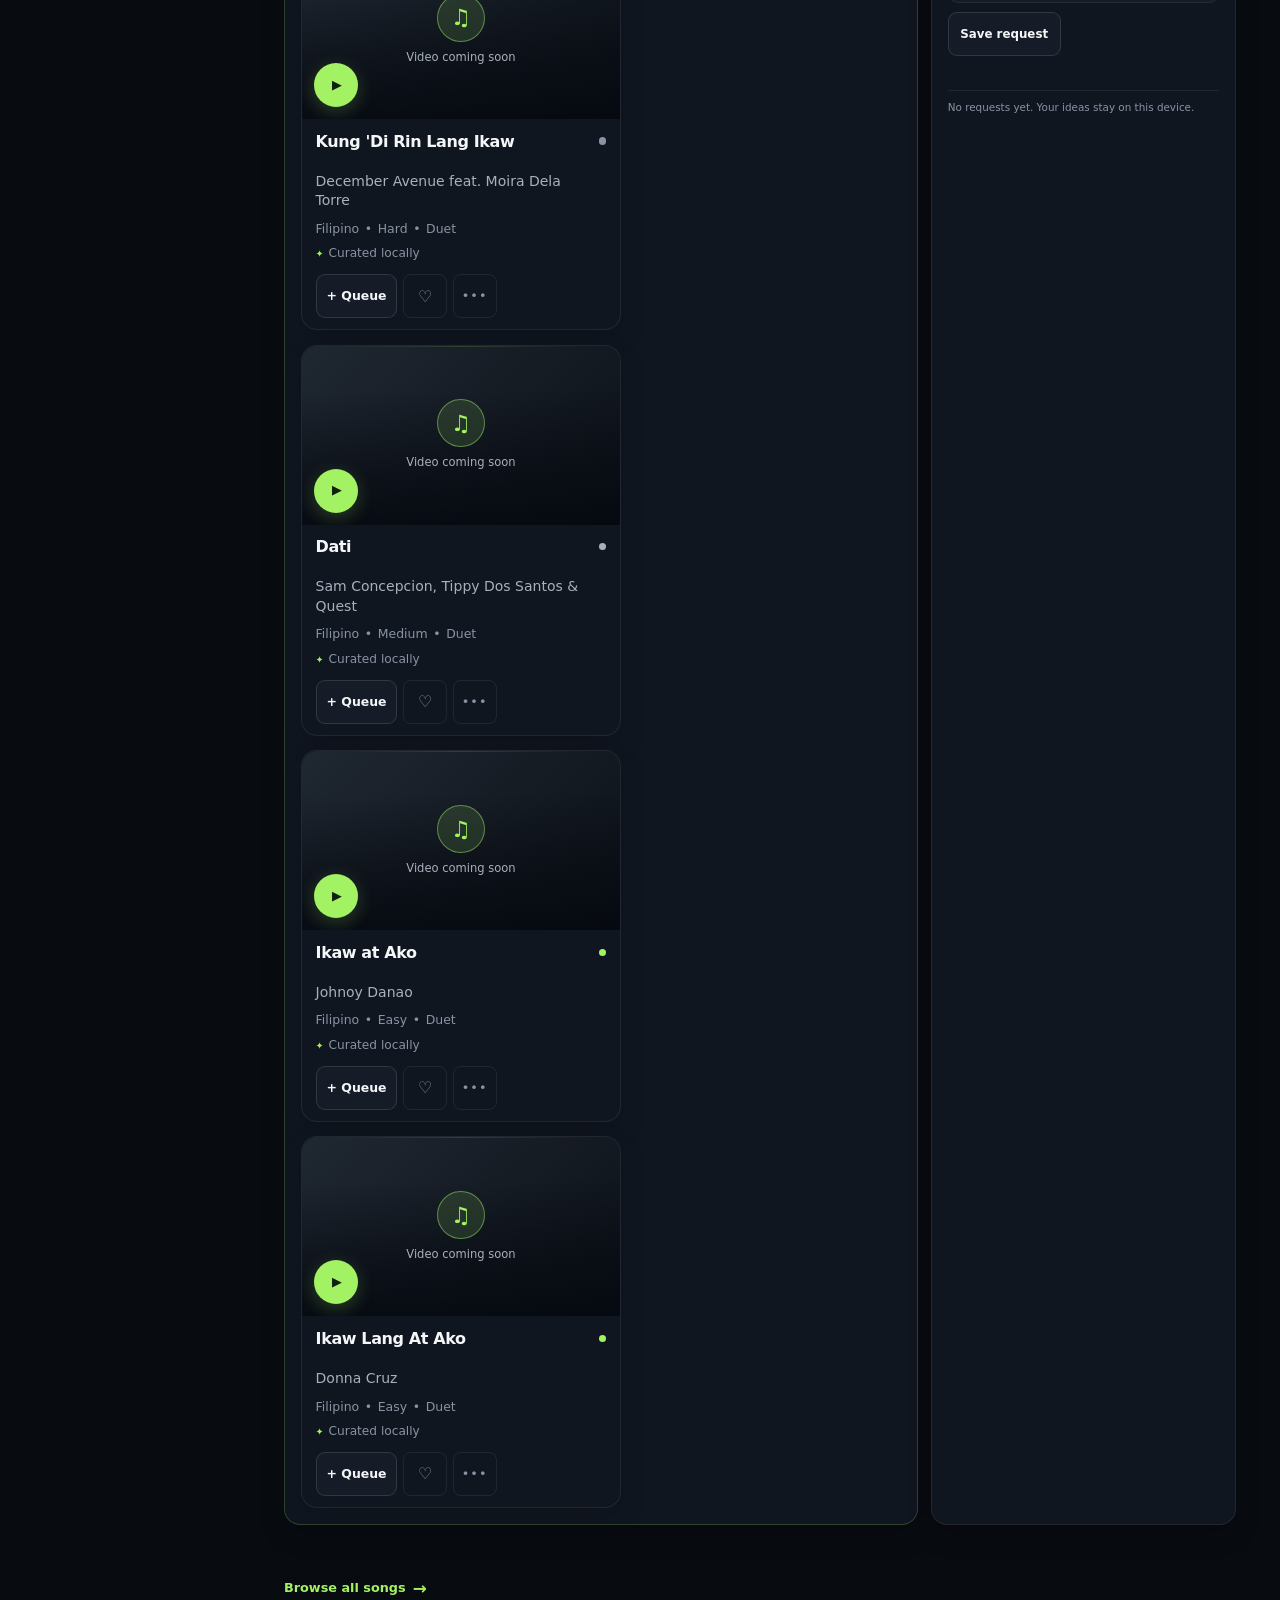
==== commit 6f8b7b30: "Strengthen KantaCue discovery and PWA experience" ====
--- a/index.html
+++ b/index.html
@@ -5,6 +5,9 @@
     <meta name="viewport" content="width=device-width, initial-scale=1" />
     <meta name="theme-color" content="#0b0f1a" />
     <meta name="referrer" content="strict-origin-when-cross-origin" />
+    <meta name="apple-mobile-web-app-capable" content="yes" />
+    <meta name="apple-mobile-web-app-status-bar-style" content="black-translucent" />
+    <meta name="apple-mobile-web-app-title" content="KantaCue" />
     <meta name="description" content="Discover your next karaoke song with KantaCue." />
     <meta name="application-name" content="KantaCue" />
     <link rel="canonical" href="https://kantacue.vercel.app/" />
@@ -20,8 +23,8 @@
     <link rel="icon" href="assets/brand/kantacue-mark-small.svg" type="image/svg+xml" sizes="any" />
     <link rel="apple-touch-icon" href="assets/icon-192.png" sizes="192x192" />
     <link rel="manifest" href="manifest.webmanifest" />
-    <link rel="stylesheet" href="styles/main.css?v=34" />
-    <script type="module" src="src/app.js?v=51"></script>
+    <link rel="stylesheet" href="styles/main.css?v=46" />
+    <script type="module" src="src/app.js?v=59"></script>
   </head>
   <body>
     <a class="skip-link" href="#home-content">Skip to song discovery</a>
@@ -84,6 +87,23 @@
             <p class="hero-description">Start with a song from the catalog, follow your taste, or search the full catalog when you already know what you want.</p>
           </div>
         </section>
+        <section class="find-song-panel" data-find-song aria-labelledby="find-song-title">
+          <div class="find-song-heading">
+            <div>
+              <p class="eyebrow">Your next move</p>
+              <h2 id="find-song-title">What feels right?</h2>
+              <p class="find-song-lede">Choose a cue to shape three playable picks, or leave the choices clear for general recommendations.</p>
+            </div>
+            <button class="text-button find-song-clear" type="button" data-action="clear-find-song" hidden>Clear choices</button>
+          </div>
+          <div class="find-song-modes" data-find-song-modes role="group" aria-label="Choose what you feel like singing" aria-describedby="find-song-guidance"></div>
+          <p class="find-song-guidance" id="find-song-guidance">Choose up to two. Picks can match either cue; songs matching both get an extra boost.</p>
+          <p class="find-song-session" data-find-song-session role="status" aria-live="polite" hidden></p>
+          <p class="find-song-scroll-hint" data-find-song-scroll-hint hidden>Swipe or tab through all three picks.</p>
+          <div class="find-song-results song-grid compact-grid" data-find-song-results role="region" aria-label="Find My Song picks"></div>
+          <p class="sr-only" data-find-song-status role="status" aria-live="polite" aria-atomic="true"></p>
+          <div class="find-song-empty" data-find-song-empty hidden role="status" aria-live="polite">No fresh picks are available for those cues right now. Remove a choice or browse the playable catalog.</div>
+        </section>
         </div>
 
         <section class="party-panel view-panel" data-view-panel="party" data-party-panel hidden aria-labelledby="party-title">
@@ -165,7 +185,7 @@
               <div class="song-grid" data-grid="favorites"></div>
             </section>
             <section class="song-section" data-section="popular" aria-labelledby="popular-title" hidden>
-              <div class="section-heading home-section-heading"><div><h3 id="popular-title" data-home-title>Crowd favorites</h3><p class="section-lede" data-home-lede>Established karaoke picks with real demand evidence.</p></div><a class="section-link" href="#discover" data-view="discover" data-home-filter="playable">Explore playable <span aria-hidden="true">→</span></a></div>
+              <div class="section-heading home-section-heading"><div><h3 id="popular-title" data-home-title>Popular karaoke picks</h3><p class="section-lede" data-home-lede>Ranked by karaoke use or provider video views.</p></div><a class="section-link" href="#discover" data-view="discover" data-home-filter="playable">Explore playable <span aria-hidden="true">→</span></a></div>
               <div class="song-grid" data-grid="popular"></div>
             </section>
             <section class="song-section engagement-section" data-section="recentlyAdded" aria-labelledby="recently-added-title" hidden>
@@ -294,10 +314,22 @@
             <div class="youtube-player-container" data-youtube-mount hidden></div>
             <div class="player-placeholder" data-player-placeholder><span class="mic-orb" aria-hidden="true">♫</span><p data-player-status role="status" aria-live="polite">Ready when you are.</p><small data-player-note>Playback is provided by YouTube when a verified video is available.</small></div>
           </div>
+          <section class="player-end-screen" data-player-end-screen hidden aria-labelledby="player-end-screen-title" aria-live="polite">
+            <p class="eyebrow">Keep singing</p>
+            <h3 id="player-end-screen-title">Pick your next song</h3>
+            <p class="player-end-screen-note" data-player-end-screen-note>Playable picks from your KantaCue catalog.</p>
+            <div class="player-end-screen-grid" data-player-end-screen-grid></div>
+            <div class="player-end-screen-actions">
+              <button class="play-button" type="button" data-action="sang-again">Replay</button>
+              <button class="add-button" type="button" data-action="player-next" data-player-end-next hidden>Sing next</button>
+              <button class="add-button" type="button" data-action="mark-sung" data-player-end-sang data-song-id="">Sang it</button>
+              <button class="add-button" type="button" data-action="toggle-favorite" data-player-end-favorite data-song-id="" aria-pressed="false" hidden>♡ Favorite</button>
+              <button class="add-button" type="button" data-action="player-browse-more">Browse more</button>
+            </div>
+          </section>
+          <p class="player-pre-end-status" data-player-pre-end-status hidden role="status" aria-live="polite">Next picks ready</p>
         </div>
         <div class="player-actions" aria-label="Current song actions"><button class="add-button" type="button" data-player-song-action data-action="toggle-favorite" data-player-favorite data-song-id="" aria-pressed="false">♡ Favorite</button><button class="add-button" type="button" data-player-song-action data-action="mark-sung" data-player-sang data-song-id="">Sang it</button><button class="add-button" type="button" data-player-song-action data-action="share-song" data-player-share data-song-id="">Share song</button><span class="player-queue-status" data-player-queue-status>In your queue</span></div>
-        <div class="player-up-next" data-player-up-next hidden aria-live="polite"><div><p class="eyebrow" data-player-next-label>Queued next</p><strong data-player-next-title></strong><span data-player-next-artist></span><small data-player-next-note></small></div><button class="play-button" type="button" data-action="player-next" aria-label="Sing next">Sing next</button></div>
-        <section class="player-suggestions" data-player-suggestions hidden aria-labelledby="player-suggestions-title"><div class="player-suggestions-heading"><div><p class="eyebrow" data-player-suggestion-eyebrow>Keep singing</p><h3 id="player-suggestions-title" data-player-suggestion-heading>More to sing</h3></div><p data-player-suggestion-note>Playable picks based on your karaoke signals.</p></div><div class="player-suggestions-grid" data-player-suggestion-grid></div></section>
         <div class="player-completion" data-player-completion hidden role="status" aria-live="polite"><strong data-player-completion-title>Song complete</strong><span data-player-completion-copy>Mark it as sung, then keep the queue moving.</span><div class="player-completion-actions"><button class="play-button" type="button" data-action="sang-again">Sing again</button><button class="add-button" type="button" data-action="player-next" aria-label="Sing next queued song">Next song</button><button class="add-button" type="button" data-action="toggle-favorite" data-player-completion-favorite data-song-id="" aria-pressed="false">♡ Favorite</button></div></div>
         <div class="player-feedback" data-player-feedback hidden aria-label="Playback feedback"><div><strong>How was this karaoke video?</strong><span class="feedback-help">Your note stays on this device.</span></div><div class="player-feedback-actions"><button class="feedback-button" type="button" data-action="feedback-good">👍 Good karaoke</button><button class="feedback-button" type="button" data-action="feedback-problem" aria-expanded="false">👎 Problem with video</button></div><div class="feedback-reasons" data-feedback-reasons hidden><span>What went wrong?</span><button class="feedback-button" type="button" data-action="feedback-reason" data-feedback-reason="wrong-song">Wrong song</button><button class="feedback-button" type="button" data-action="feedback-reason" data-feedback-reason="poor-quality">Poor quality</button><button class="feedback-button" type="button" data-action="feedback-reason" data-feedback-reason="guide-vocals">Guide vocals</button><button class="feedback-button" type="button" data-action="feedback-reason" data-feedback-reason="lyrics-timing">Lyrics / timing</button><button class="feedback-button" type="button" data-action="feedback-reason" data-feedback-reason="video-unavailable">Video unavailable</button></div><p class="form-status" data-feedback-status role="status" aria-live="polite"></p></div>
         <div class="player-controls"><button class="add-button" type="button" data-action="player-prev" aria-label="Select previous queued song">Previous</button><button class="play-button" type="button" data-action="player-next" aria-label="Sing next queued song">Sing next</button></div>
--- a/styles/main.css
+++ b/styles/main.css
@@ -44,12 +44,12 @@
 
 * { box-sizing: border-box; }
 html { scroll-behavior: smooth; }
-body { margin: 0; min-width: 320px; background: var(--bg); color: var(--ink); }
+body { margin: 0; background: var(--bg); color: var(--ink); }
 button, input { font: inherit; }
 button { cursor: pointer; }
 button:focus-visible, input:focus-visible, select:focus-visible, summary:focus-visible, a:focus-visible, [role="button"]:focus-visible { outline: var(--focus-ring); outline-offset: 3px; }
 a { color: inherit; text-decoration: none; }
-.app-shell { min-height: 100vh; overflow: hidden; background: radial-gradient(circle at 88% 2%, rgba(61, 111, 160, .18), transparent 32rem), var(--bg); }
+.app-shell { min-height: 100vh; overflow: clip; background: radial-gradient(circle at 88% 2%, rgba(61, 111, 160, .18), transparent 32rem), var(--bg); }
 .connection-status { background: rgba(255, 195, 98, .12); border-bottom: 1px solid rgba(255, 195, 98, .28); color: #ffd79c; font-size: .78rem; margin: 0; padding: .65rem 1rem; text-align: center; }
 .site-header { align-items: center; display: flex; justify-content: space-between; margin: 0 auto; max-width: 1240px; padding: 1.2rem 1.25rem; }
 .brand { align-items: center; display: inline-flex; font-size: 1.1rem; font-weight: 800; letter-spacing: -.04em; gap: .65rem; }
@@ -883,7 +883,7 @@
 }
 
 @media (prefers-reduced-motion: reduce) {
-  .player-panel, .drawer-backdrop, .toast { transition: none !important; }
+  .player-panel, .drawer-backdrop, .toast, .player-end-card { transition: none !important; }
 }
 
 /* Karaoke player: the video stays dominant while the surrounding actions explain the next move. */
@@ -892,28 +892,35 @@
 .player-actions { align-items: center; display: flex; flex-wrap: wrap; gap: .5rem; margin-top: .85rem; }
 .player-actions .add-button { min-height: var(--control-height); }
 .player-queue-status { color: var(--text-muted); font-size: .72rem; margin-left: auto; }
-.player-up-next { align-items: center; background: var(--brand-lime-soft); border: 1px solid rgba(163,242,99,.22); border-radius: var(--radius-md); display: flex; gap: .9rem; justify-content: space-between; margin-top: .85rem; padding: .8rem .9rem; }
-.player-up-next > div { min-width: 0; }
-.player-up-next .eyebrow { margin-bottom: .25rem; }
-.player-up-next strong, .player-up-next span, .player-up-next small { display: block; overflow-wrap: anywhere; }
-.player-up-next strong { font-size: .86rem; }
-.player-up-next span { color: var(--text-secondary); font-size: .72rem; margin-top: .12rem; }
-.player-up-next small { color: var(--text-muted); font-size: .64rem; line-height: 1.4; margin-top: .3rem; }
-.player-up-next .play-button { flex: 0 0 auto; white-space: nowrap; }
-.player-suggestions { border-top: 1px solid var(--border-subtle); margin-top: .9rem; padding-top: .85rem; }
-.player-suggestions-heading { align-items: end; display: flex; gap: 1rem; justify-content: space-between; margin-bottom: .55rem; }
-.player-suggestions-heading h3 { font-size: .9rem; margin: .15rem 0 0; }
-.player-suggestions-heading p:last-child { color: var(--text-muted); font-size: .64rem; margin: 0; text-align: right; }
-.player-suggestions-grid { display: grid; gap: .55rem; grid-template-columns: repeat(3, minmax(0, 1fr)); }
-.player-suggestion { align-items: center; background: var(--bg-surface-1); border: 1px solid var(--border-subtle); border-radius: var(--radius-sm); color: var(--text-primary); display: flex; gap: .55rem; justify-content: space-between; min-height: 4.25rem; min-width: 0; padding: .65rem .7rem; text-align: left; transition: border-color .18s ease, background .18s ease, transform .18s ease; }
-.player-suggestion:hover, .player-suggestion:focus-visible { background: var(--brand-lime-soft); border-color: rgba(163,242,99,.38); }
-.player-suggestion:active { transform: translateY(1px); }
-.player-suggestion-copy { display: grid; gap: .15rem; min-width: 0; }
-.player-suggestion-copy strong, .player-suggestion-copy span, .player-suggestion-copy small { display: block; overflow-wrap: anywhere; }
-.player-suggestion-copy strong { font-size: .72rem; line-height: 1.25; }
-.player-suggestion-copy span { color: var(--text-secondary); font-size: .65rem; }
-.player-suggestion-copy small { color: var(--text-muted); font-size: .58rem; line-height: 1.35; }
-.player-suggestion-arrow { color: var(--brand-lime); flex: 0 0 auto; font-size: 1rem; }
+.player-pre-end-status { align-items: center; background: rgba(163,242,99,.08); border: 1px solid rgba(163,242,99,.24); border-radius: 999px; color: var(--brand-lime); display: flex; font-size: .64rem; font-weight: 750; justify-content: center; margin: .6rem auto 0; min-height: 2.75rem; padding: .45rem .8rem; width: fit-content; }
+.player-pre-end-status[hidden] { display: none; }
+.player-end-screen { align-content: center; aspect-ratio: 16 / 9; background: radial-gradient(circle at 82% 12%, rgba(163,242,99,.14), transparent 14rem), linear-gradient(145deg, #172437, #0b111e); border: 1px solid rgba(163,242,99,.3); border-radius: var(--radius-md); display: grid; gap: .65rem; min-height: 210px; overflow: hidden; padding: clamp(1rem, 3vw, 2rem); }
+.player-end-screen[hidden] { display: none; }
+.player-end-screen h3 { font-size: clamp(1.2rem, 2.2vw, 1.8rem); margin: 0; }
+.player-end-screen-note, .player-end-screen-empty { color: var(--text-secondary); font-size: .72rem; line-height: 1.45; margin: 0; }
+.player-end-screen-grid { display: grid; gap: .65rem; grid-template-columns: repeat(2, minmax(0, 1fr)); min-width: 0; }
+.player-end-card { background: var(--bg-surface-1); border: 1px solid rgba(255,255,255,.1); border-radius: var(--radius-sm); color: var(--text-primary); display: block; min-height: 6rem; min-width: 0; overflow: hidden; padding: .8rem; position: relative; text-align: left; transition: border-color .18s ease, box-shadow .18s ease, transform .18s ease; }
+.player-end-card:hover, .player-end-card:focus-visible { border-color: rgba(163,242,99,.64); box-shadow: 0 .45rem 1.2rem rgba(0,0,0,.18); transform: translateY(-1px); }
+.player-end-card:active { transform: translateY(1px); }
+.player-end-card::before, .player-end-card::after { content: ""; pointer-events: none; position: absolute; }
+.player-end-card::before { background: linear-gradient(135deg, transparent 28%, rgba(255,255,255,.15) 29%, transparent 52%), radial-gradient(circle at 88% 0, rgba(255,255,255,.2), transparent 34%); inset: 0; opacity: .7; }
+.player-end-card::after { border: 1px solid rgba(255,255,255,.16); border-radius: 50%; height: 6rem; right: -2rem; top: -3rem; width: 6rem; }
+.player-end-card-tone-1 { background: linear-gradient(135deg, rgba(74,117,164,.96), rgba(17,31,53,.98)); }
+.player-end-card-tone-2 { background: linear-gradient(135deg, rgba(111,80,149,.96), rgba(27,22,49,.98)); }
+.player-end-card-tone-3 { background: linear-gradient(135deg, rgba(38,120,103,.96), rgba(13,36,39,.98)); }
+.player-end-card-tone-4 { background: linear-gradient(135deg, rgba(154,103,54,.96), rgba(46,29,26,.98)); }
+.player-end-card-art { align-items: center; display: flex; gap: .35rem; justify-content: space-between; margin-bottom: .6rem; position: relative; z-index: 1; }
+.player-end-card-art-mark { align-items: center; background: rgba(5,10,18,.35); border: 1px solid rgba(255,255,255,.24); border-radius: 50%; color: var(--brand-lime); display: inline-flex; font-size: .68rem; font-weight: 850; height: 2.35rem; justify-content: center; letter-spacing: .04em; width: 2.35rem; }
+.player-end-card-art-label { color: rgba(255,255,255,.78); font-size: .58rem; font-weight: 750; letter-spacing: .08em; text-transform: uppercase; }
+.player-end-card-body { display: grid; gap: .14rem; min-width: 0; padding-right: 3rem; position: relative; z-index: 1; }
+.player-end-card-body strong, .player-end-card-artist, .player-end-card-meta { display: block; overflow-wrap: anywhere; }
+.player-end-card-kind { color: var(--brand-lime); font-size: .55rem; font-weight: 850; letter-spacing: .08em; text-transform: uppercase; }
+.player-end-card-body strong { font-size: .82rem; line-height: 1.18; }
+.player-end-card-artist { color: rgba(255,255,255,.78); font-size: .65rem; }
+.player-end-card-meta { color: rgba(255,255,255,.58); font-size: .57rem; line-height: 1.3; }
+.player-end-card-action { align-items: center; background: var(--brand-lime); border-radius: 999px; bottom: .65rem; color: #10200f; display: inline-flex; font-size: .6rem; font-weight: 850; justify-content: center; min-height: 2.75rem; min-width: 2.75rem; padding: .35rem .55rem; position: absolute; right: .65rem; z-index: 2; }
+.player-end-screen-actions { display: flex; flex-wrap: wrap; gap: .5rem; margin-top: .2rem; }
+.player-end-screen-actions > button { min-height: var(--control-height); }
 .player-completion { align-items: flex-start; background: var(--bg-surface-1); border-left: 3px solid var(--brand-lime); border-radius: var(--radius-sm); display: grid; gap: .16rem; margin-top: .85rem; padding: .7rem .8rem; }
 .player-completion strong { color: var(--brand-lime); font-size: .78rem; }
 .player-completion span { color: var(--text-secondary); font-size: .7rem; line-height: 1.45; }
@@ -928,13 +935,18 @@
   .player-actions { align-items: stretch; }
   .player-actions .add-button { flex: 1 1 calc(50% - .5rem); }
   .player-queue-status { flex: 1 1 100%; margin-left: 0; }
-  .player-up-next { align-items: stretch; flex-direction: column; }
-  .player-up-next .play-button { width: 100%; }
-  .player-suggestions-heading { align-items: start; flex-direction: column; gap: .2rem; }
-  .player-suggestions-heading p:last-child { text-align: left; }
-  .player-suggestions-grid { grid-template-columns: 1fr; }
-  .player-suggestion { min-height: 3.75rem; }
+  .player-end-screen { aspect-ratio: auto; min-height: 290px; overflow: visible; }
+  .player-end-screen-grid { grid-template-columns: repeat(2, minmax(0, 1fr)); }
+  .player-end-screen-actions { display: grid; grid-template-columns: repeat(2, minmax(0, 1fr)); }
+  .player-end-screen-actions > button { width: 100%; }
   .player-controls { display: grid; grid-template-columns: 1fr 1.35fr; }
+}
+
+@media (max-width: 359px) {
+  .player-end-screen { padding: .8rem; }
+  .player-end-card { min-height: 6.6rem; padding: .65rem; }
+  .player-end-card-body { padding-right: 2.5rem; }
+  .player-end-card-action { bottom: .5rem; min-height: 2.5rem; min-width: 2.5rem; right: .5rem; }
 }
 
 /* Final visual finish: add stage presence without adding media or dependencies. */
@@ -1049,11 +1061,12 @@
 
 .app-shell::before {
   background:
-    linear-gradient(180deg, rgba(8, 11, 16, .78) 0%, rgba(8, 11, 16, .58) 34%, rgba(8, 11, 16, .84) 100%),
-    url("../assets/kantatayo-stage-bg.png") center top / cover no-repeat;
+    radial-gradient(ellipse 44rem 32rem at 84% 16%, rgba(65, 151, 188, .11), transparent 70%),
+    radial-gradient(ellipse 36rem 28rem at 16% 34%, rgba(99, 65, 176, .09), transparent 72%),
+    radial-gradient(ellipse 44rem 30rem at 80% 86%, rgba(175, 114, 51, .055), transparent 72%);
   content: "";
   inset: 0;
-  opacity: .56;
+  opacity: .62;
   pointer-events: none;
   position: fixed;
   z-index: 0;
@@ -1066,8 +1079,7 @@
 
 @media (max-width: 619px) {
   .app-shell::before {
-    background-position: 58% top;
-    opacity: .48;
+    opacity: .42;
   }
 }
 
@@ -1327,6 +1339,145 @@
   }
 }
 
+/* Find My Song is the signature decision surface: small, honest, and quick. */
+.find-song-panel {
+  background: linear-gradient(145deg, rgba(24, 35, 55, .96), rgba(13, 18, 31, .98));
+  border: 1px solid rgba(163, 242, 99, .22);
+  border-radius: var(--radius-md);
+  box-shadow: var(--shadow-soft);
+  margin: 0 auto 1.35rem;
+  max-width: 1240px;
+  padding: 1rem;
+}
+
+.find-song-heading {
+  align-items: flex-start;
+  display: flex;
+  gap: 1rem;
+  justify-content: space-between;
+}
+
+.find-song-heading h2 {
+  font-size: clamp(1.2rem, 3vw, 1.65rem);
+  letter-spacing: -.045em;
+  margin: .12rem 0 0;
+}
+
+.find-song-lede {
+  color: var(--text-secondary);
+  font-size: .72rem;
+  line-height: 1.45;
+  margin: .35rem 0 0;
+  max-width: 38rem;
+}
+
+.find-song-clear {
+  flex: 0 0 auto;
+  margin-top: .1rem;
+}
+
+.find-song-modes {
+  display: flex;
+  flex-wrap: wrap;
+  gap: .45rem;
+  margin: .9rem 0 .35rem;
+}
+
+.find-song-mode {
+  min-height: 44px;
+}
+
+.find-song-guidance {
+  color: var(--text-muted);
+  font-size: .72rem;
+  line-height: 1.45;
+  margin: 0 0 .75rem;
+}
+
+.find-song-scroll-hint {
+  color: var(--text-muted);
+  font-size: .72rem;
+  line-height: 1.4;
+  margin: 0 0 .45rem;
+}
+
+.find-song-session {
+  border-top: 1px solid var(--border-subtle);
+  color: var(--brand-lime);
+  font-size: .66rem;
+  line-height: 1.4;
+  margin: 0 0 .8rem;
+  padding-top: .7rem;
+}
+
+.find-song-results {
+  margin-top: .2rem;
+}
+
+.find-song-results .song-card {
+  min-width: 0;
+}
+
+.find-song-empty {
+  background: rgba(255, 255, 255, .025);
+  border: 1px dashed var(--border-subtle);
+  border-radius: var(--radius-sm);
+  color: var(--text-secondary);
+  font-size: .72rem;
+  line-height: 1.5;
+  padding: .85rem;
+}
+
+@media (min-width: 760px) {
+  .find-song-panel {
+    padding: 1.2rem;
+  }
+
+  .find-song-panel .find-song-results {
+    grid-template-columns: repeat(3, minmax(0, 1fr));
+  }
+}
+
+@media (max-width: 619px) {
+  .find-song-heading {
+    display: block;
+  }
+
+  .find-song-clear {
+    margin-top: .7rem;
+  }
+
+  .find-song-panel .find-song-results {
+    grid-template-columns: minmax(0, 1fr);
+  }
+}
+
+@media (max-width: 759px) {
+  .find-song-scroll-hint:not([hidden]) { display: block; }
+  .find-song-panel .find-song-results {
+    grid-auto-columns: min(20rem, calc(100% - 2rem));
+    grid-auto-flow: column;
+    grid-template-columns: none;
+    justify-content: start;
+    overflow-x: auto;
+    overscroll-behavior-inline: contain;
+    padding-bottom: .35rem;
+    scroll-padding-inline: .15rem;
+    scroll-snap-type: x mandatory;
+    scrollbar-width: thin;
+  }
+  .find-song-panel .find-song-results > .song-card { scroll-snap-align: start; }
+  .find-song-results .feedback-button { min-height: 44px; }
+}
+
+@media (min-width: 760px) and (max-width: 799px) {
+  .find-song-results .feedback-button { min-height: 44px; }
+}
+
+@media (prefers-reduced-motion: reduce) {
+  .find-song-panel .find-song-results { scroll-snap-type: none; }
+}
+
 /* Keep every song shelf card-sized, even when a shelf has only one result. */
 .song-grid,
 .compact-grid {
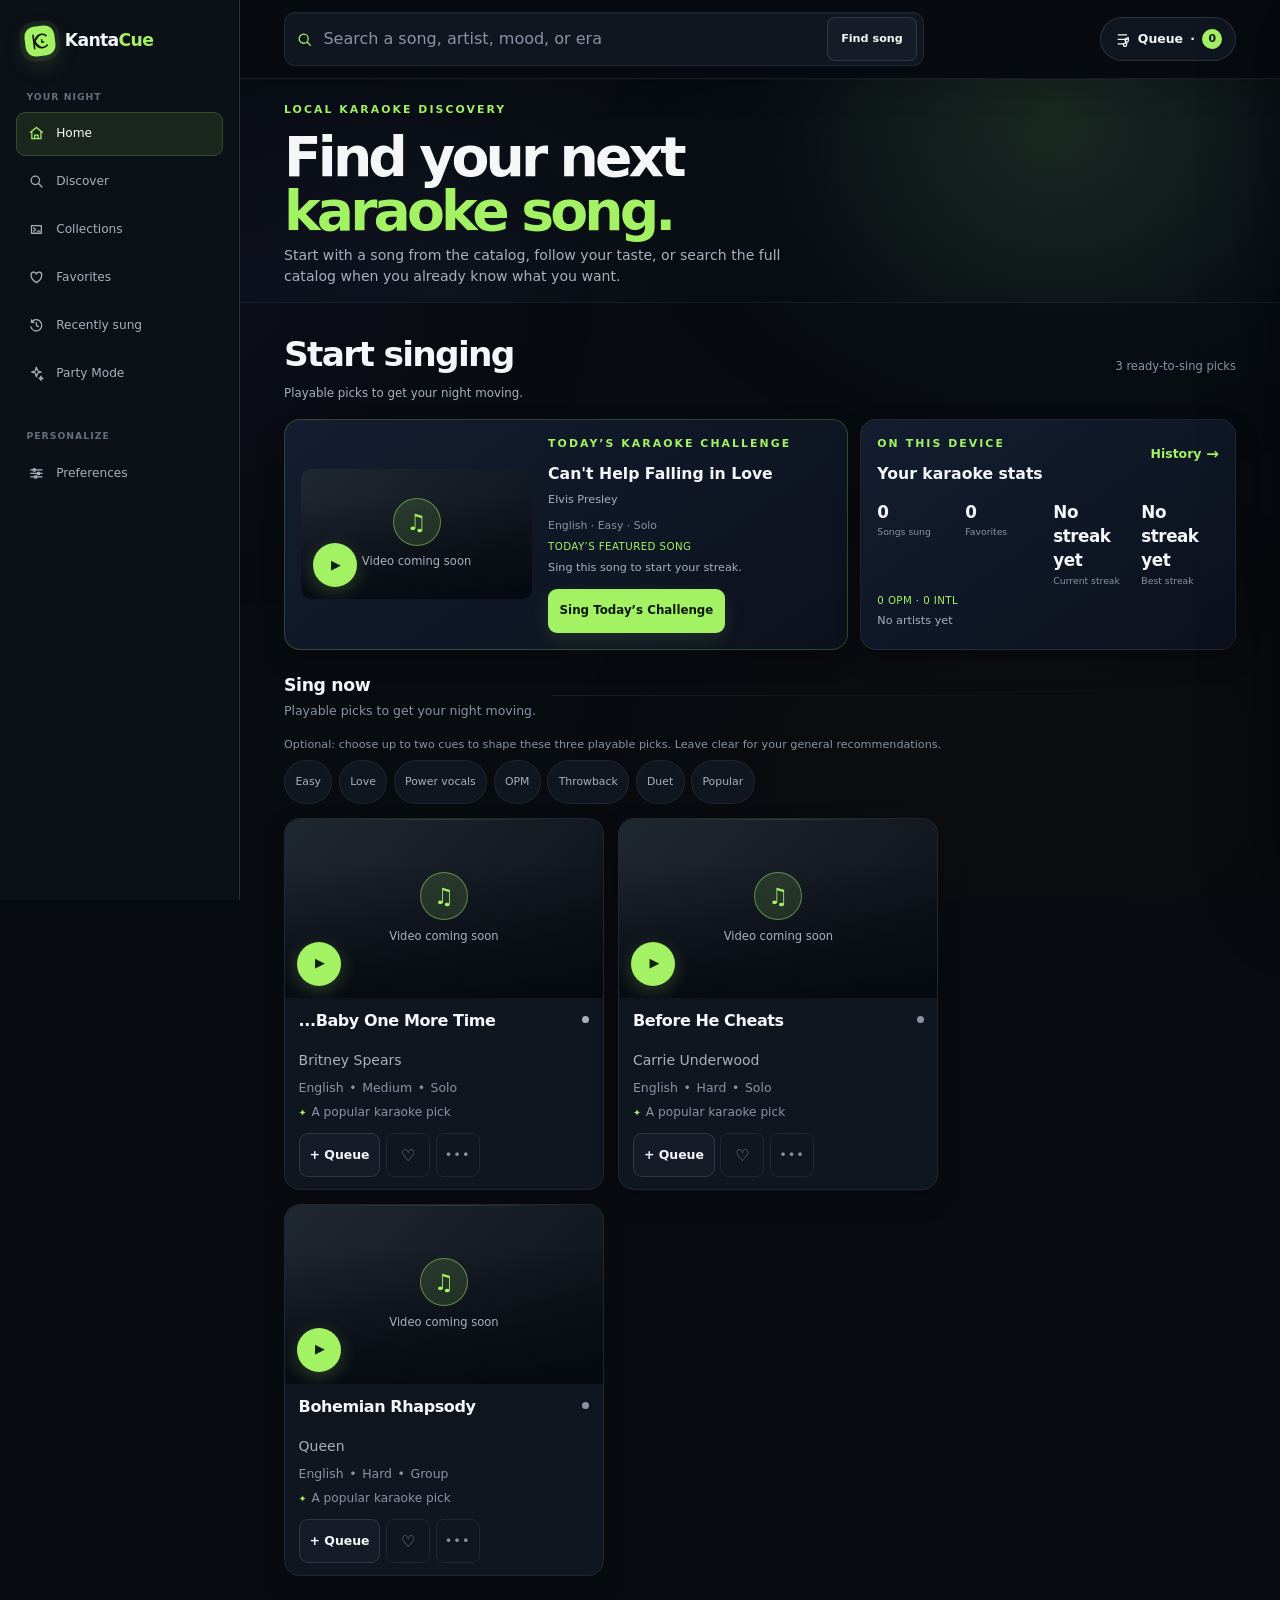
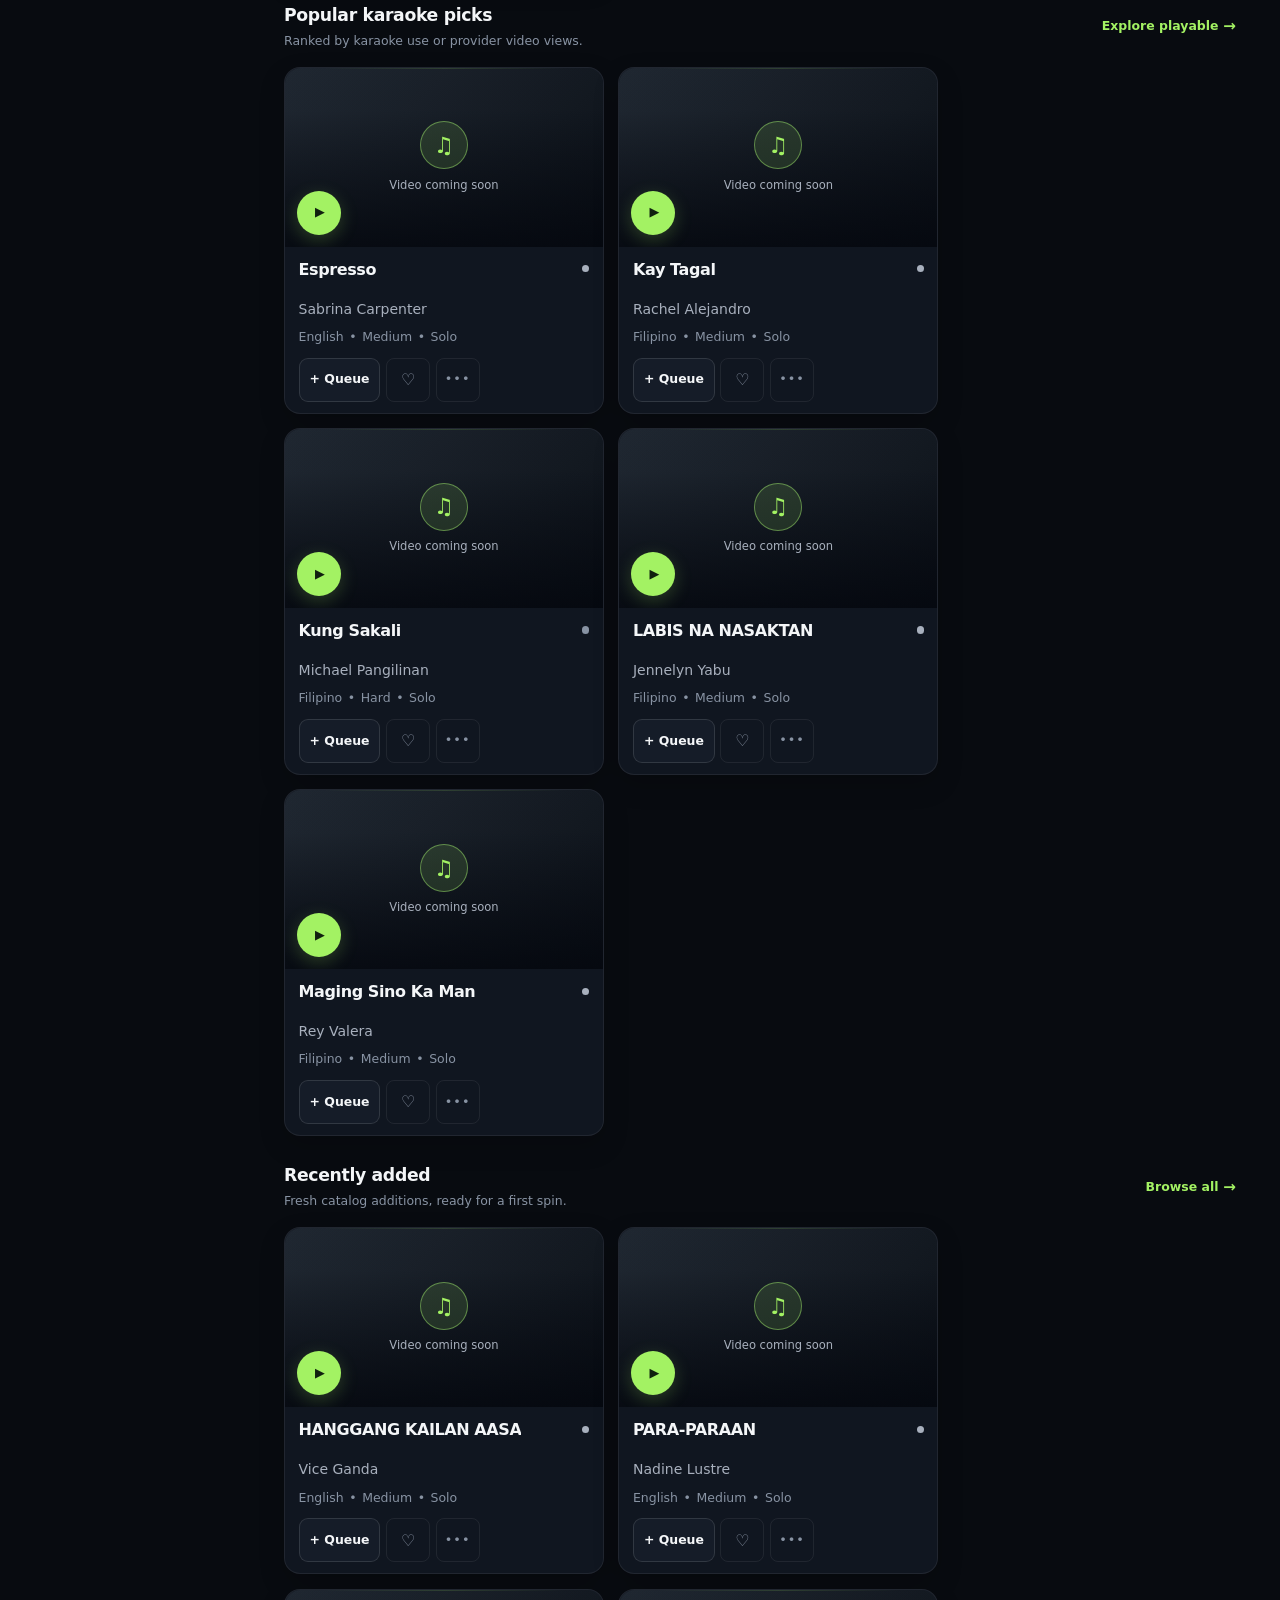
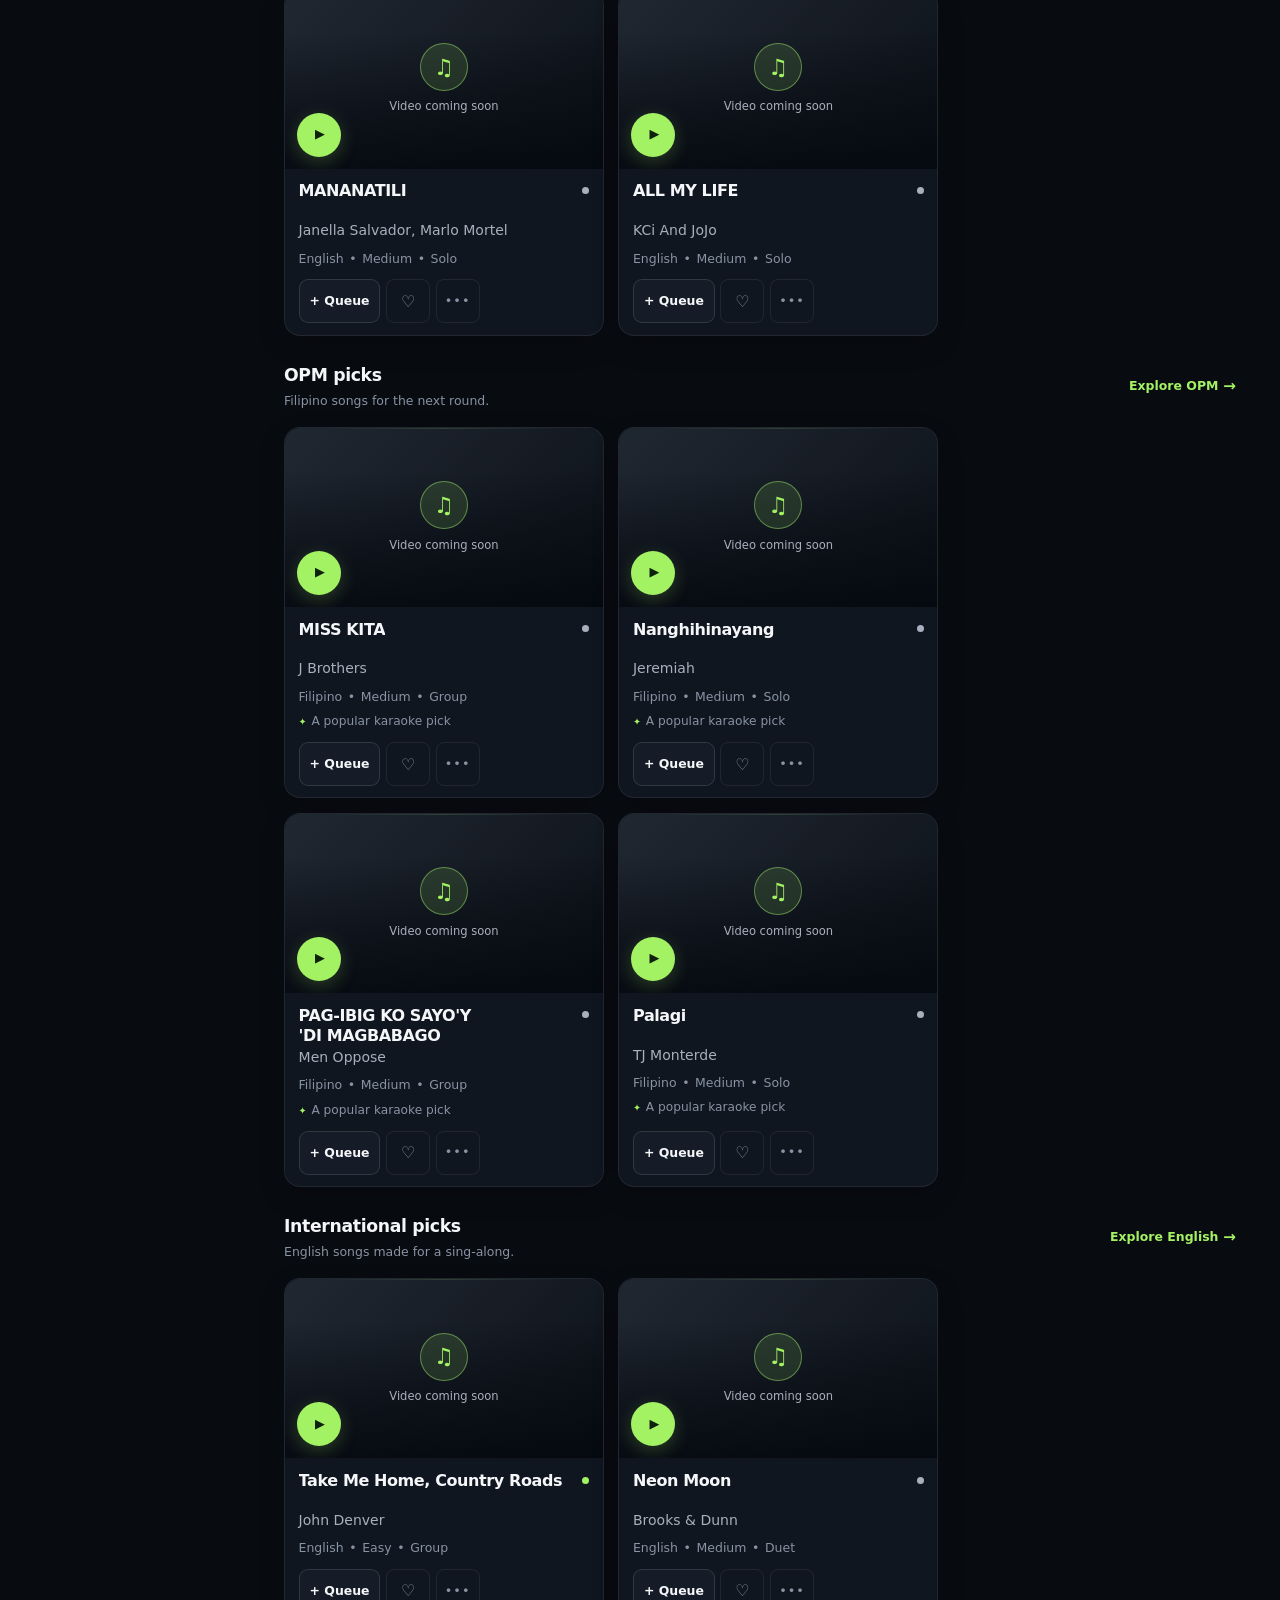
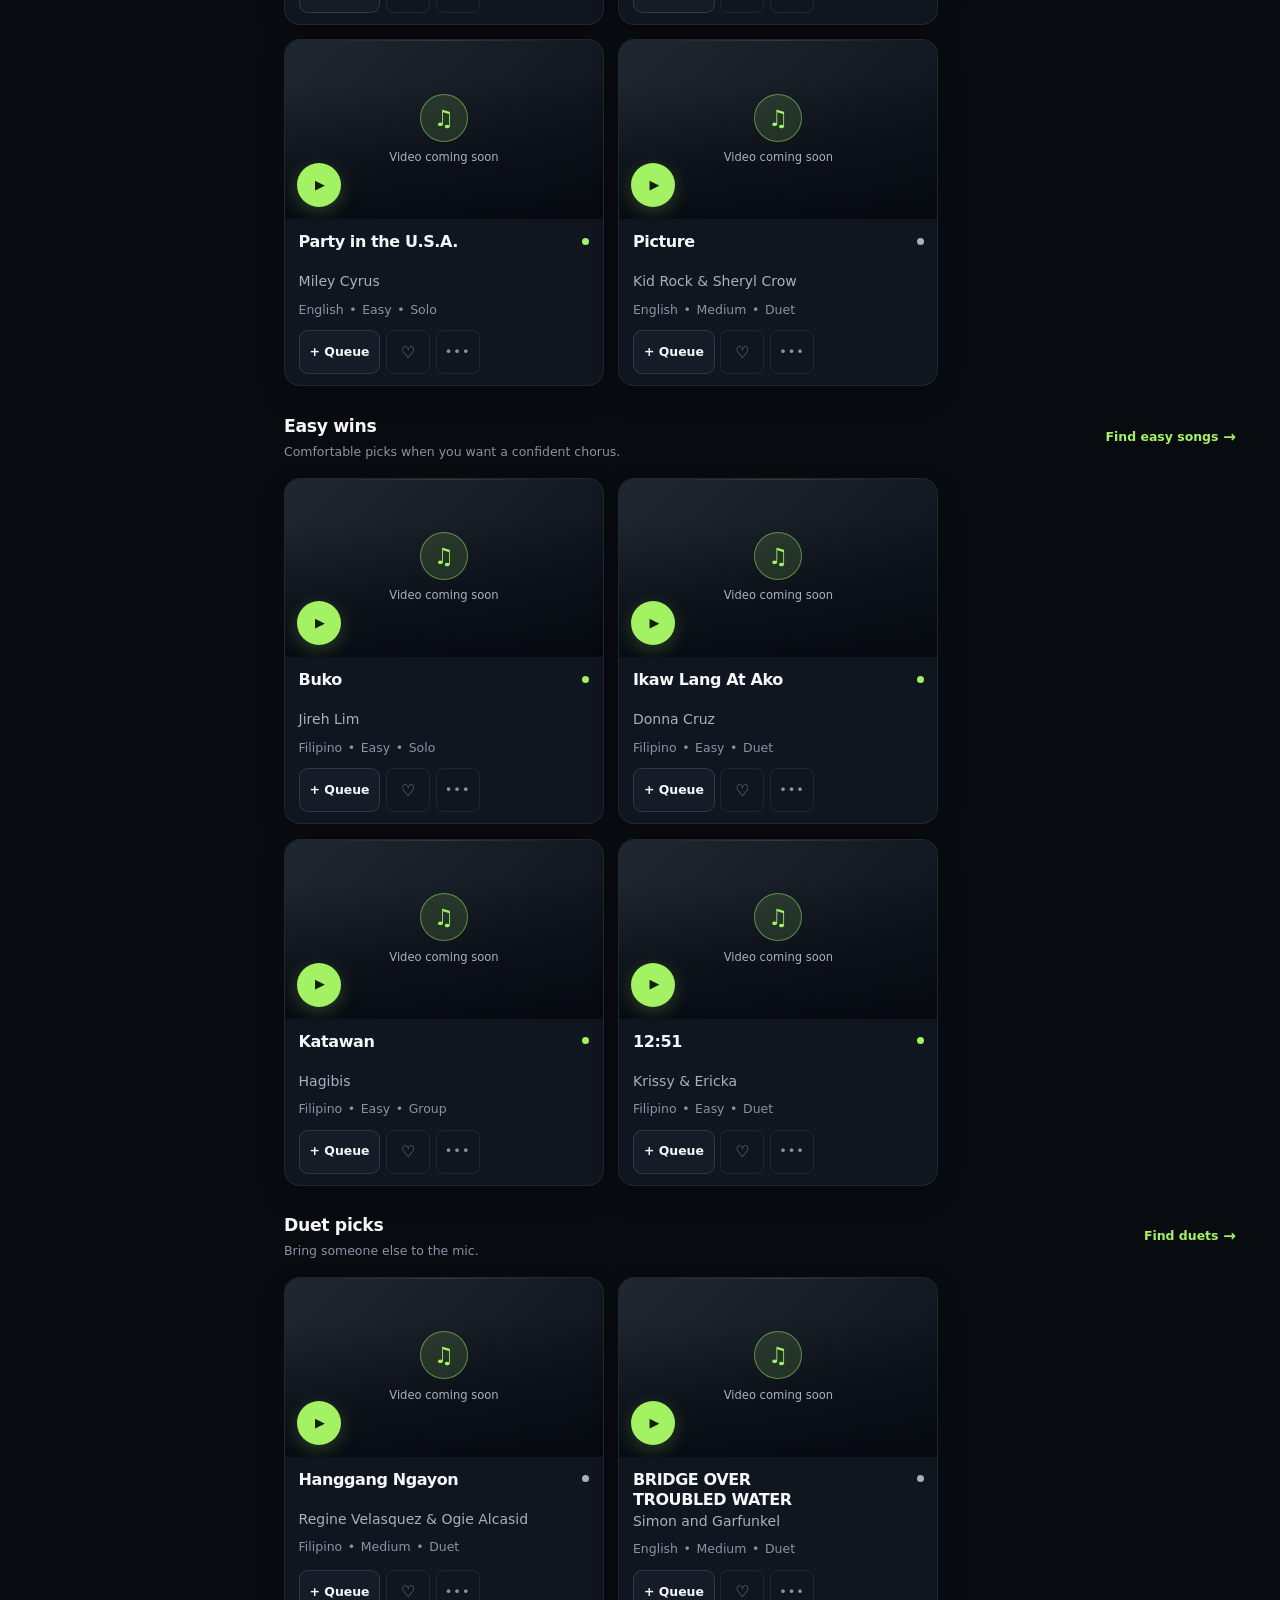
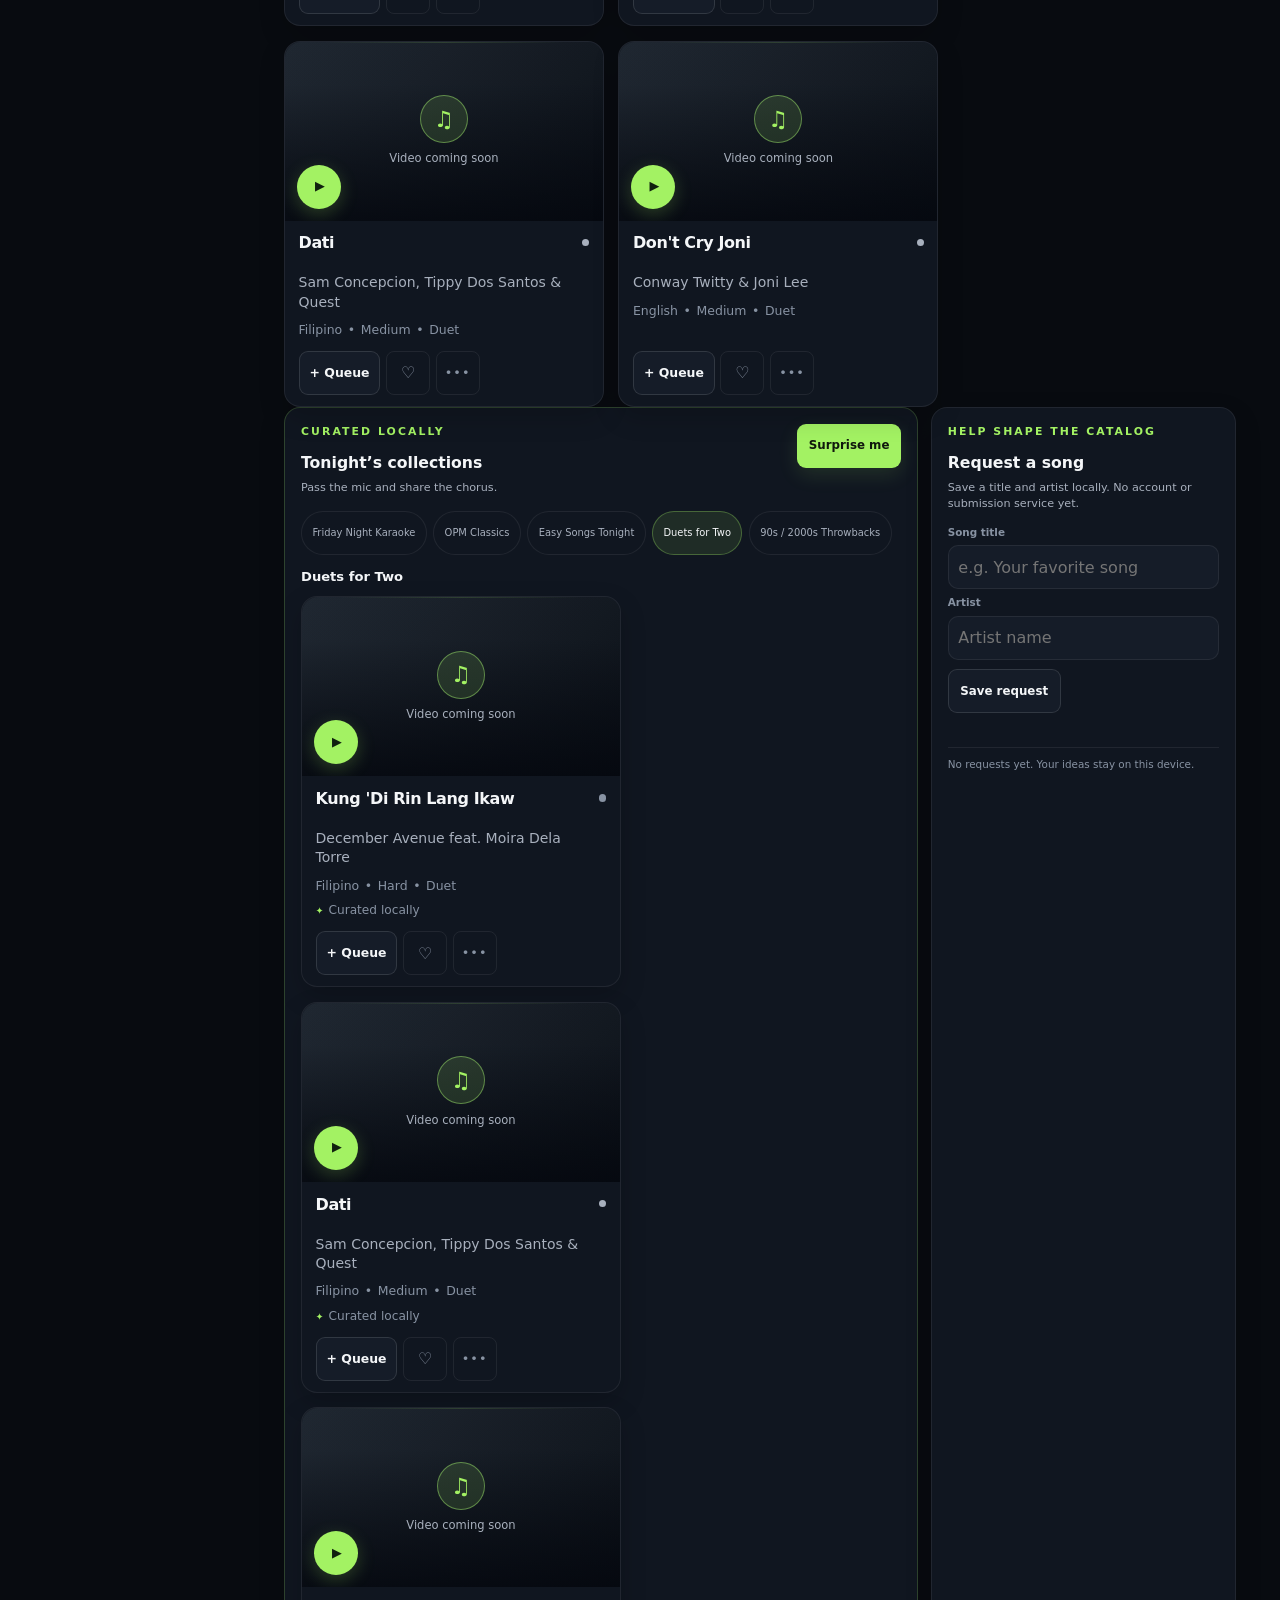
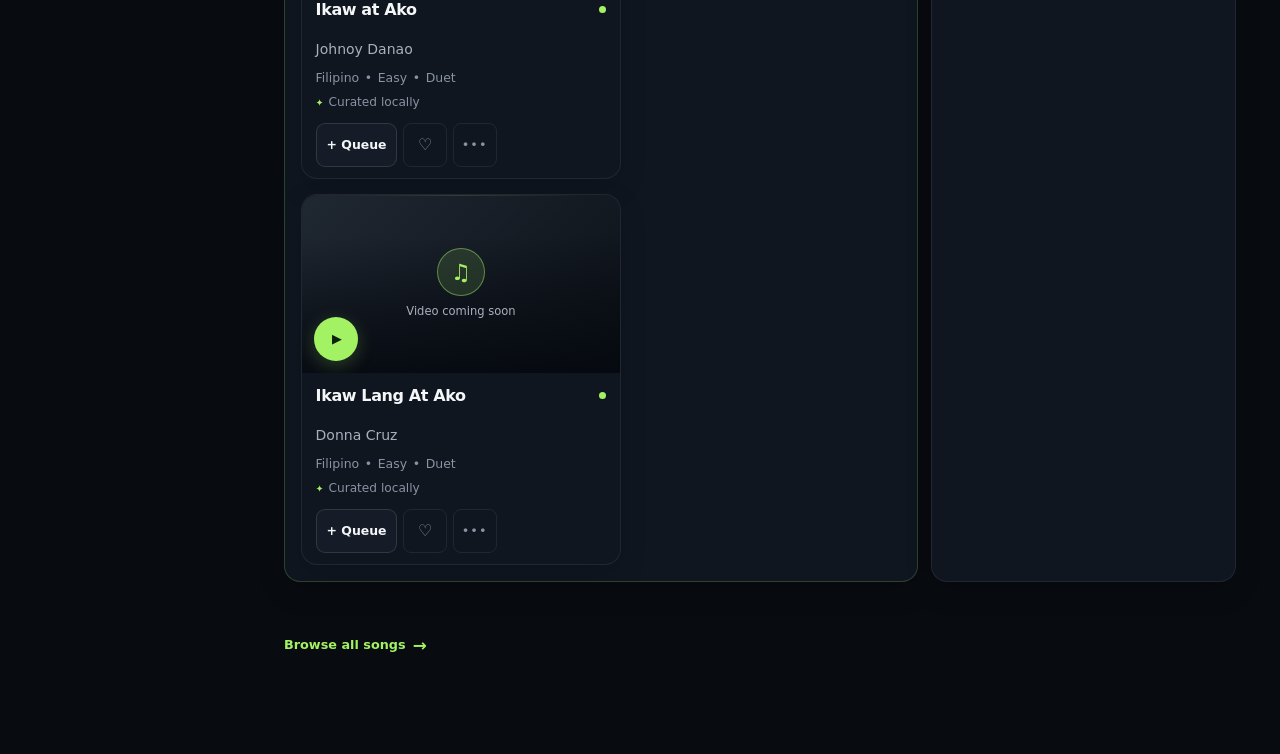
==== commit 8650da97: "Simplify KantaCue home song discovery" ====
--- a/index.html
+++ b/index.html
@@ -23,8 +23,8 @@
     <link rel="icon" href="assets/brand/kantacue-mark-small.svg" type="image/svg+xml" sizes="any" />
     <link rel="apple-touch-icon" href="assets/icon-192.png" sizes="192x192" />
     <link rel="manifest" href="manifest.webmanifest" />
-    <link rel="stylesheet" href="styles/main.css?v=46" />
-    <script type="module" src="src/app.js?v=59"></script>
+    <link rel="stylesheet" href="styles/main.css?v=47" />
+    <script type="module" src="src/app.js?v=60"></script>
   </head>
   <body>
     <a class="skip-link" href="#home-content">Skip to song discovery</a>
@@ -87,23 +87,6 @@
             <p class="hero-description">Start with a song from the catalog, follow your taste, or search the full catalog when you already know what you want.</p>
           </div>
         </section>
-        <section class="find-song-panel" data-find-song aria-labelledby="find-song-title">
-          <div class="find-song-heading">
-            <div>
-              <p class="eyebrow">Your next move</p>
-              <h2 id="find-song-title">What feels right?</h2>
-              <p class="find-song-lede">Choose a cue to shape three playable picks, or leave the choices clear for general recommendations.</p>
-            </div>
-            <button class="text-button find-song-clear" type="button" data-action="clear-find-song" hidden>Clear choices</button>
-          </div>
-          <div class="find-song-modes" data-find-song-modes role="group" aria-label="Choose what you feel like singing" aria-describedby="find-song-guidance"></div>
-          <p class="find-song-guidance" id="find-song-guidance">Choose up to two. Picks can match either cue; songs matching both get an extra boost.</p>
-          <p class="find-song-session" data-find-song-session role="status" aria-live="polite" hidden></p>
-          <p class="find-song-scroll-hint" data-find-song-scroll-hint hidden>Swipe or tab through all three picks.</p>
-          <div class="find-song-results song-grid compact-grid" data-find-song-results role="region" aria-label="Find My Song picks"></div>
-          <p class="sr-only" data-find-song-status role="status" aria-live="polite" aria-atomic="true"></p>
-          <div class="find-song-empty" data-find-song-empty hidden role="status" aria-live="polite">No fresh picks are available for those cues right now. Remove a choice or browse the playable catalog.</div>
-        </section>
         </div>
 
         <section class="party-panel view-panel" data-view-panel="party" data-party-panel hidden aria-labelledby="party-title">
@@ -173,8 +156,18 @@
             </section>
             <section class="song-section featured-section" data-section="recommended" aria-labelledby="recommended-title">
               <div class="section-heading home-section-heading"><div><h3 id="recommended-title" data-home-title>Sing now</h3><p class="section-lede" data-home-lede>Playable picks to get your night moving.</p></div><span class="section-rule"></span></div>
-              <div class="song-grid" data-grid="recommended"></div>
-              <div class="empty-state section-empty" data-section-empty hidden><span class="empty-icon" aria-hidden="true">♫</span><div><strong>No playable recommendations yet</strong><p>Try adding a preference or exploring the catalog.</p></div></div>
+              <div class="find-song-panel" data-find-song>
+                <p class="find-song-guidance" id="find-song-guidance">Optional: choose up to two cues to shape these three playable picks. Leave clear for your general recommendations.</p>
+                <div class="find-song-controls">
+                  <div class="find-song-modes" data-find-song-modes role="group" aria-label="Choose what you feel like singing" aria-describedby="find-song-guidance"></div>
+                  <button class="text-button find-song-clear" type="button" data-action="clear-find-song" hidden>Clear choices</button>
+                </div>
+                <p class="find-song-session" data-find-song-session role="status" aria-live="polite" hidden></p>
+                <p class="find-song-scroll-hint" data-find-song-scroll-hint hidden>Swipe or tab through these three picks.</p>
+                <p class="sr-only" data-find-song-status role="status" aria-live="polite" aria-atomic="true"></p>
+              </div>
+              <div class="song-grid find-song-results" data-grid="recommended" data-find-song-results role="region" aria-label="Sing now recommendations"></div>
+              <div class="find-song-empty" data-find-song-empty hidden role="status" aria-live="polite">No fresh picks are available for those cues right now. Remove a choice or browse the playable catalog.</div>
             </section>
             <section class="song-section made-for-you-section" data-section="madeForYou" aria-labelledby="made-for-you-title" hidden>
               <div class="section-heading home-section-heading"><div><h3 id="made-for-you-title" data-home-title>Made for you</h3><p class="section-lede" data-home-lede>A few more picks shaped by your preferences and history.</p></div><a class="section-link" href="#preferences-panel" data-view="preferences">Tune your taste <span aria-hidden="true">→</span></a></div>
--- a/styles/main.css
+++ b/styles/main.css
@@ -1339,48 +1339,31 @@
   }
 }
 
-/* Find My Song is the signature decision surface: small, honest, and quick. */
+/* Find My Song cues now shape the single primary Sing now shelf. */
 .find-song-panel {
-  background: linear-gradient(145deg, rgba(24, 35, 55, .96), rgba(13, 18, 31, .98));
-  border: 1px solid rgba(163, 242, 99, .22);
-  border-radius: var(--radius-md);
-  box-shadow: var(--shadow-soft);
-  margin: 0 auto 1.35rem;
-  max-width: 1240px;
-  padding: 1rem;
-}
-
-.find-song-heading {
-  align-items: flex-start;
+  margin: .7rem 0 .85rem;
+  min-width: 0;
+}
+
+.find-song-controls {
+  align-items: center;
   display: flex;
-  gap: 1rem;
+  flex-wrap: wrap;
+  gap: .45rem .75rem;
   justify-content: space-between;
-}
-
-.find-song-heading h2 {
-  font-size: clamp(1.2rem, 3vw, 1.65rem);
-  letter-spacing: -.045em;
-  margin: .12rem 0 0;
-}
-
-.find-song-lede {
-  color: var(--text-secondary);
-  font-size: .72rem;
-  line-height: 1.45;
-  margin: .35rem 0 0;
-  max-width: 38rem;
 }
 
 .find-song-clear {
   flex: 0 0 auto;
-  margin-top: .1rem;
+  margin-left: auto;
 }
 
 .find-song-modes {
   display: flex;
+  flex: 1 1 34rem;
   flex-wrap: wrap;
-  gap: .45rem;
-  margin: .9rem 0 .35rem;
+  gap: .4rem;
+  min-width: 0;
 }
 
 .find-song-mode {
@@ -1389,14 +1372,15 @@
 
 .find-song-guidance {
   color: var(--text-muted);
-  font-size: .72rem;
+  font-size: .7rem;
   line-height: 1.45;
-  margin: 0 0 .75rem;
+  margin: 0 0 .45rem;
 }
 
 .find-song-scroll-hint {
   color: var(--text-muted);
-  font-size: .72rem;
+  display: none;
+  font-size: .7rem;
   line-height: 1.4;
   margin: 0 0 .45rem;
 }
@@ -1406,16 +1390,8 @@
   color: var(--brand-lime);
   font-size: .66rem;
   line-height: 1.4;
-  margin: 0 0 .8rem;
-  padding-top: .7rem;
-}
-
-.find-song-results {
-  margin-top: .2rem;
-}
-
-.find-song-results .song-card {
-  min-width: 0;
+  margin: .2rem 0 .75rem;
+  padding-top: .65rem;
 }
 
 .find-song-empty {
@@ -1428,33 +1404,17 @@
   padding: .85rem;
 }
 
-@media (min-width: 760px) {
-  .find-song-panel {
-    padding: 1.2rem;
-  }
-
-  .find-song-panel .find-song-results {
-    grid-template-columns: repeat(3, minmax(0, 1fr));
-  }
-}
-
-@media (max-width: 619px) {
-  .find-song-heading {
-    display: block;
-  }
-
-  .find-song-clear {
-    margin-top: .7rem;
-  }
-
-  .find-song-panel .find-song-results {
-    grid-template-columns: minmax(0, 1fr);
-  }
+@media (max-width: 759px) {
+  .find-song-results .feedback-button { min-height: 44px; }
+}
+
+@media (min-width: 760px) and (max-width: 799px) {
+  .find-song-results .feedback-button { min-height: 44px; }
 }
 
 @media (max-width: 759px) {
   .find-song-scroll-hint:not([hidden]) { display: block; }
-  .find-song-panel .find-song-results {
+  .song-section .find-song-results {
     grid-auto-columns: min(20rem, calc(100% - 2rem));
     grid-auto-flow: column;
     grid-template-columns: none;
@@ -1466,16 +1426,22 @@
     scroll-snap-type: x mandatory;
     scrollbar-width: thin;
   }
-  .find-song-panel .find-song-results > .song-card { scroll-snap-align: start; }
-  .find-song-results .feedback-button { min-height: 44px; }
-}
-
-@media (min-width: 760px) and (max-width: 799px) {
-  .find-song-results .feedback-button { min-height: 44px; }
+  .song-section .find-song-results > .song-card { scroll-snap-align: start; }
+}
+
+@media (max-width: 619px) {
+  .find-song-controls {
+    align-items: flex-start;
+    display: block;
+  }
+
+  .find-song-clear {
+    margin: .35rem 0 0;
+  }
 }
 
 @media (prefers-reduced-motion: reduce) {
-  .find-song-panel .find-song-results { scroll-snap-type: none; }
+  .song-section .find-song-results { scroll-snap-type: none; }
 }
 
 /* Keep every song shelf card-sized, even when a shelf has only one result. */
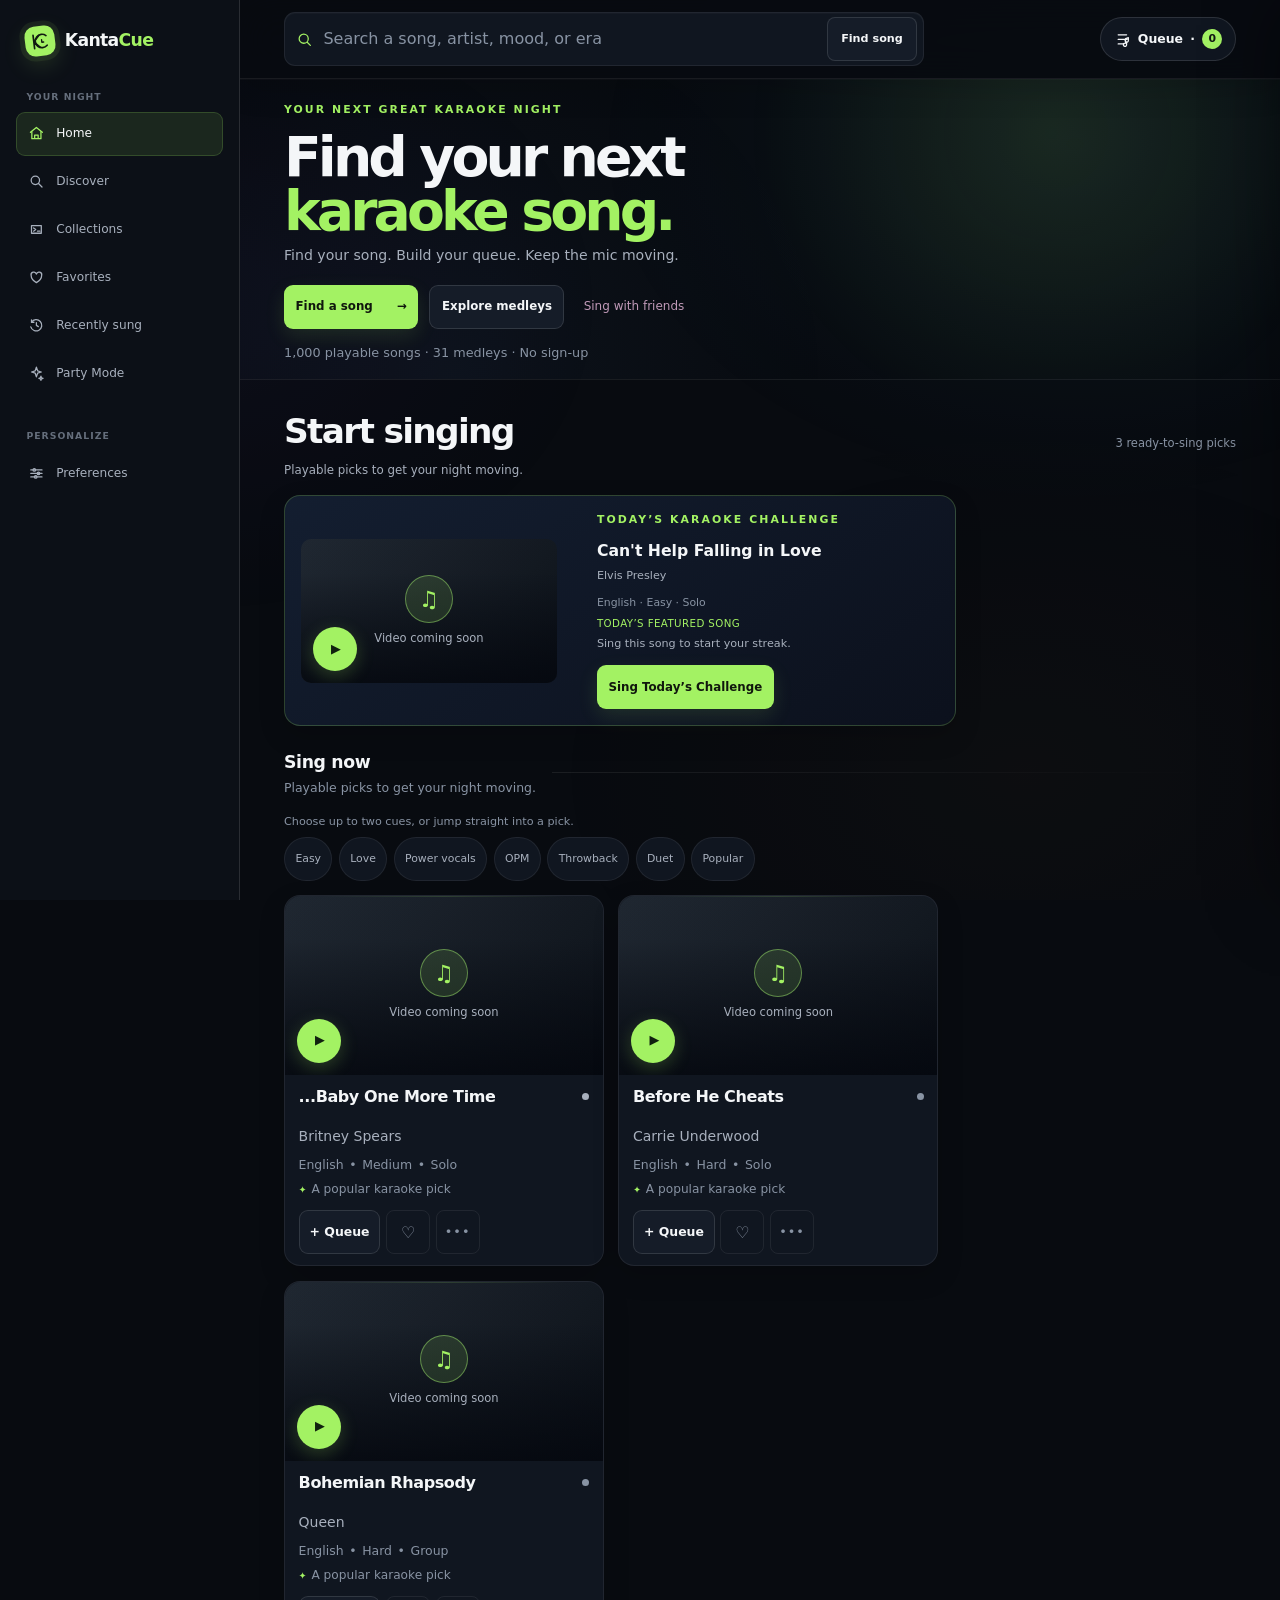
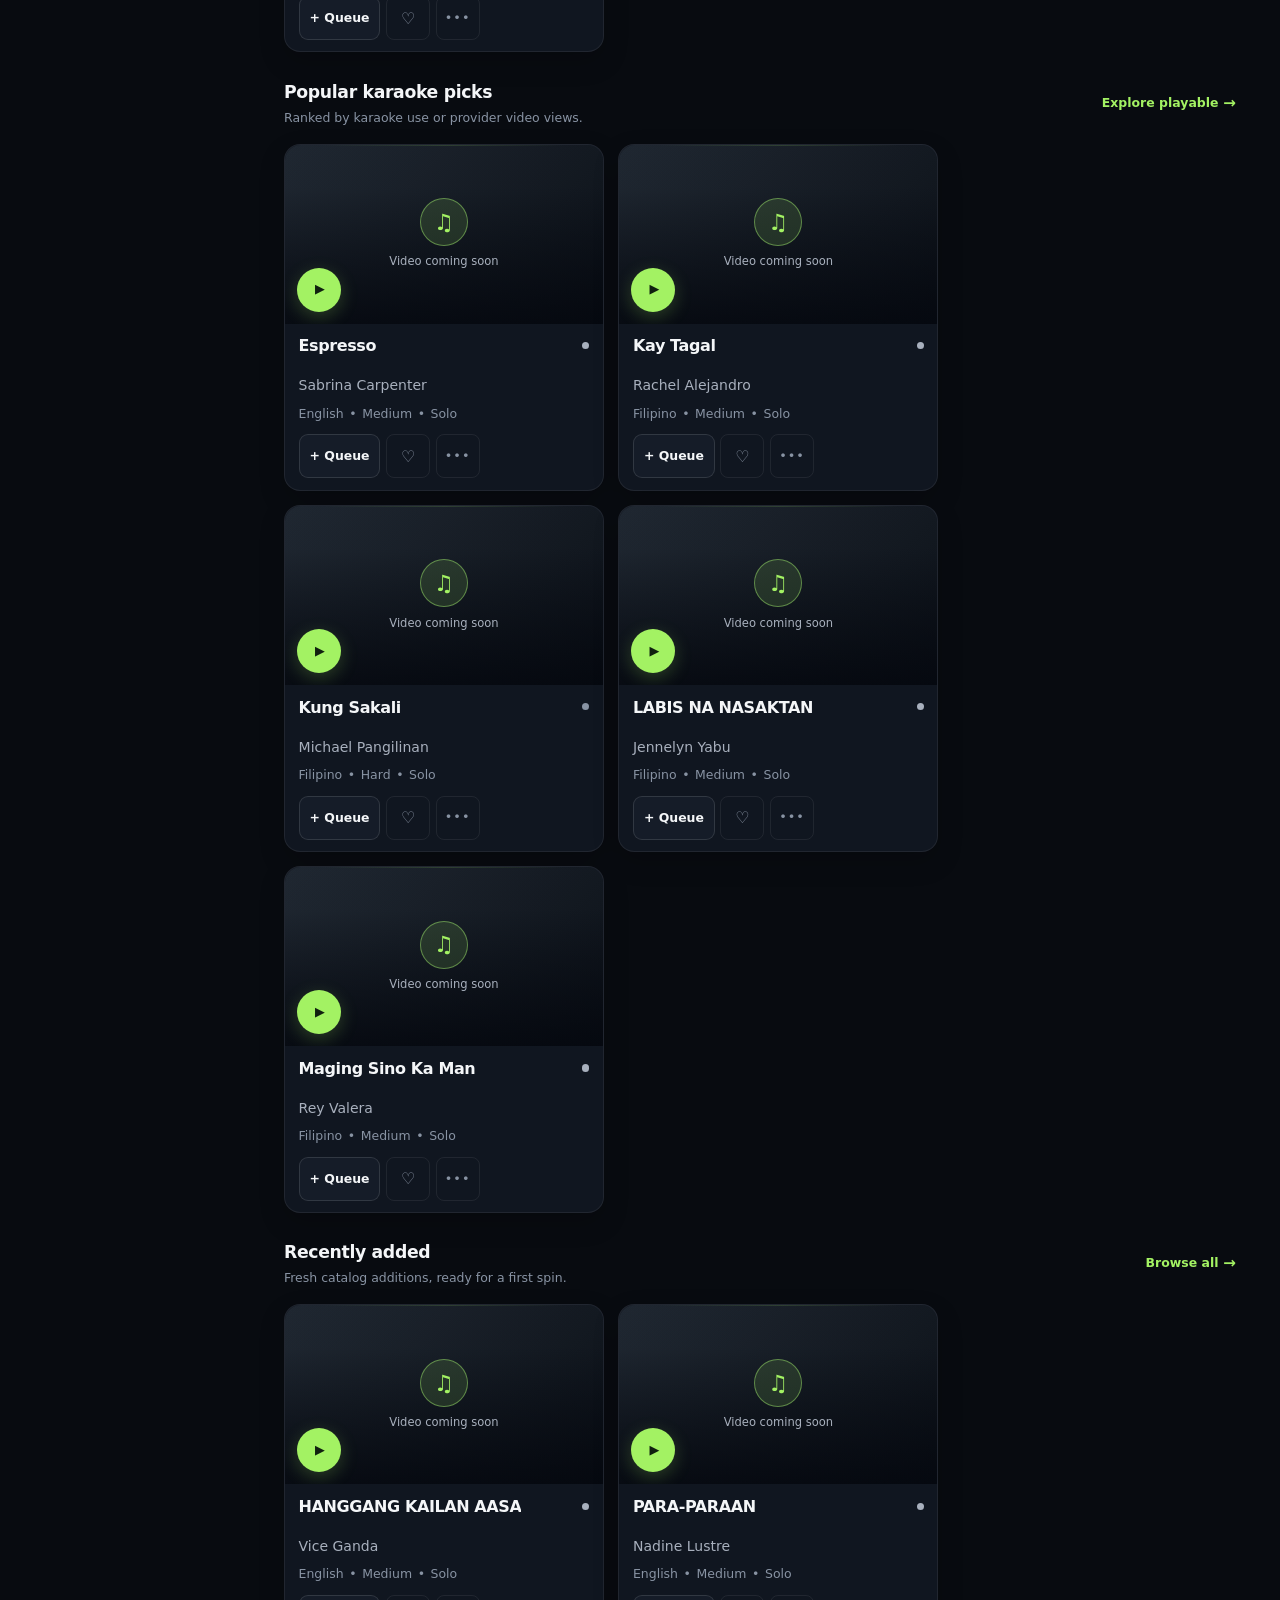
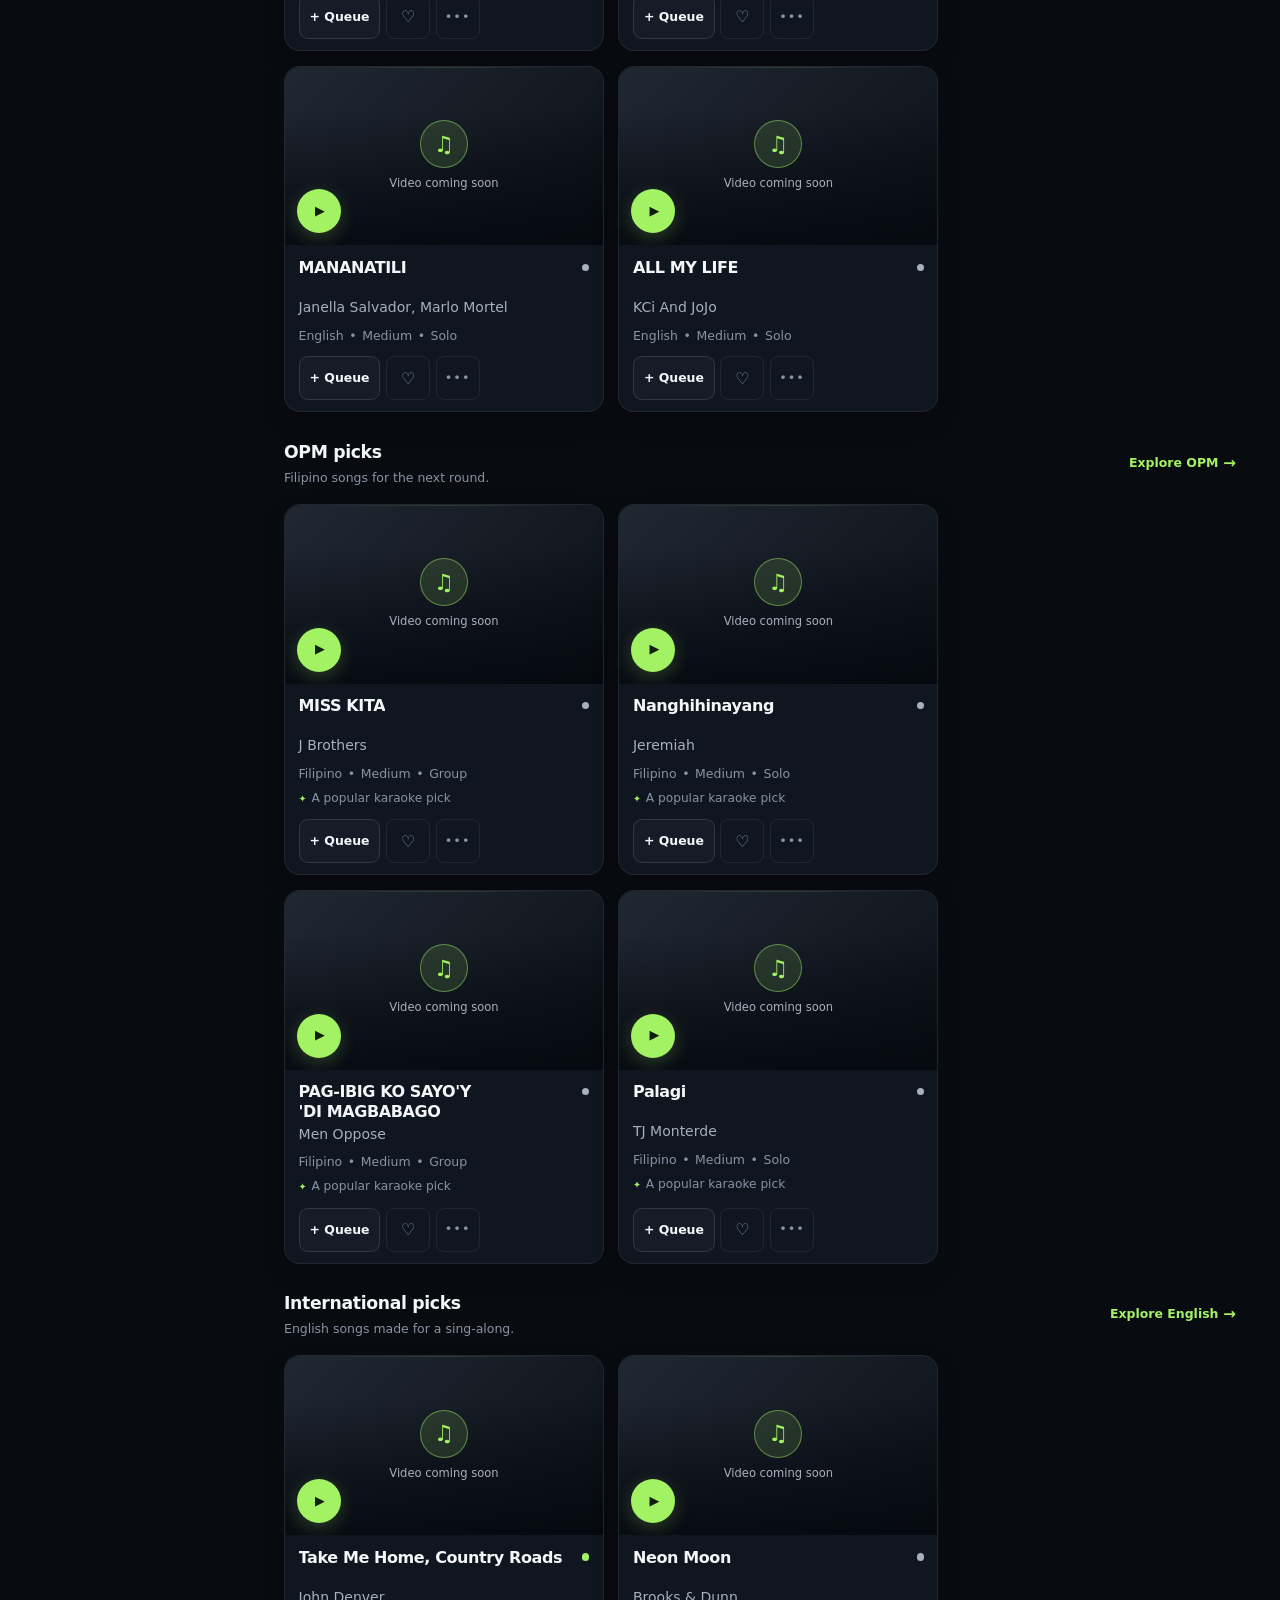
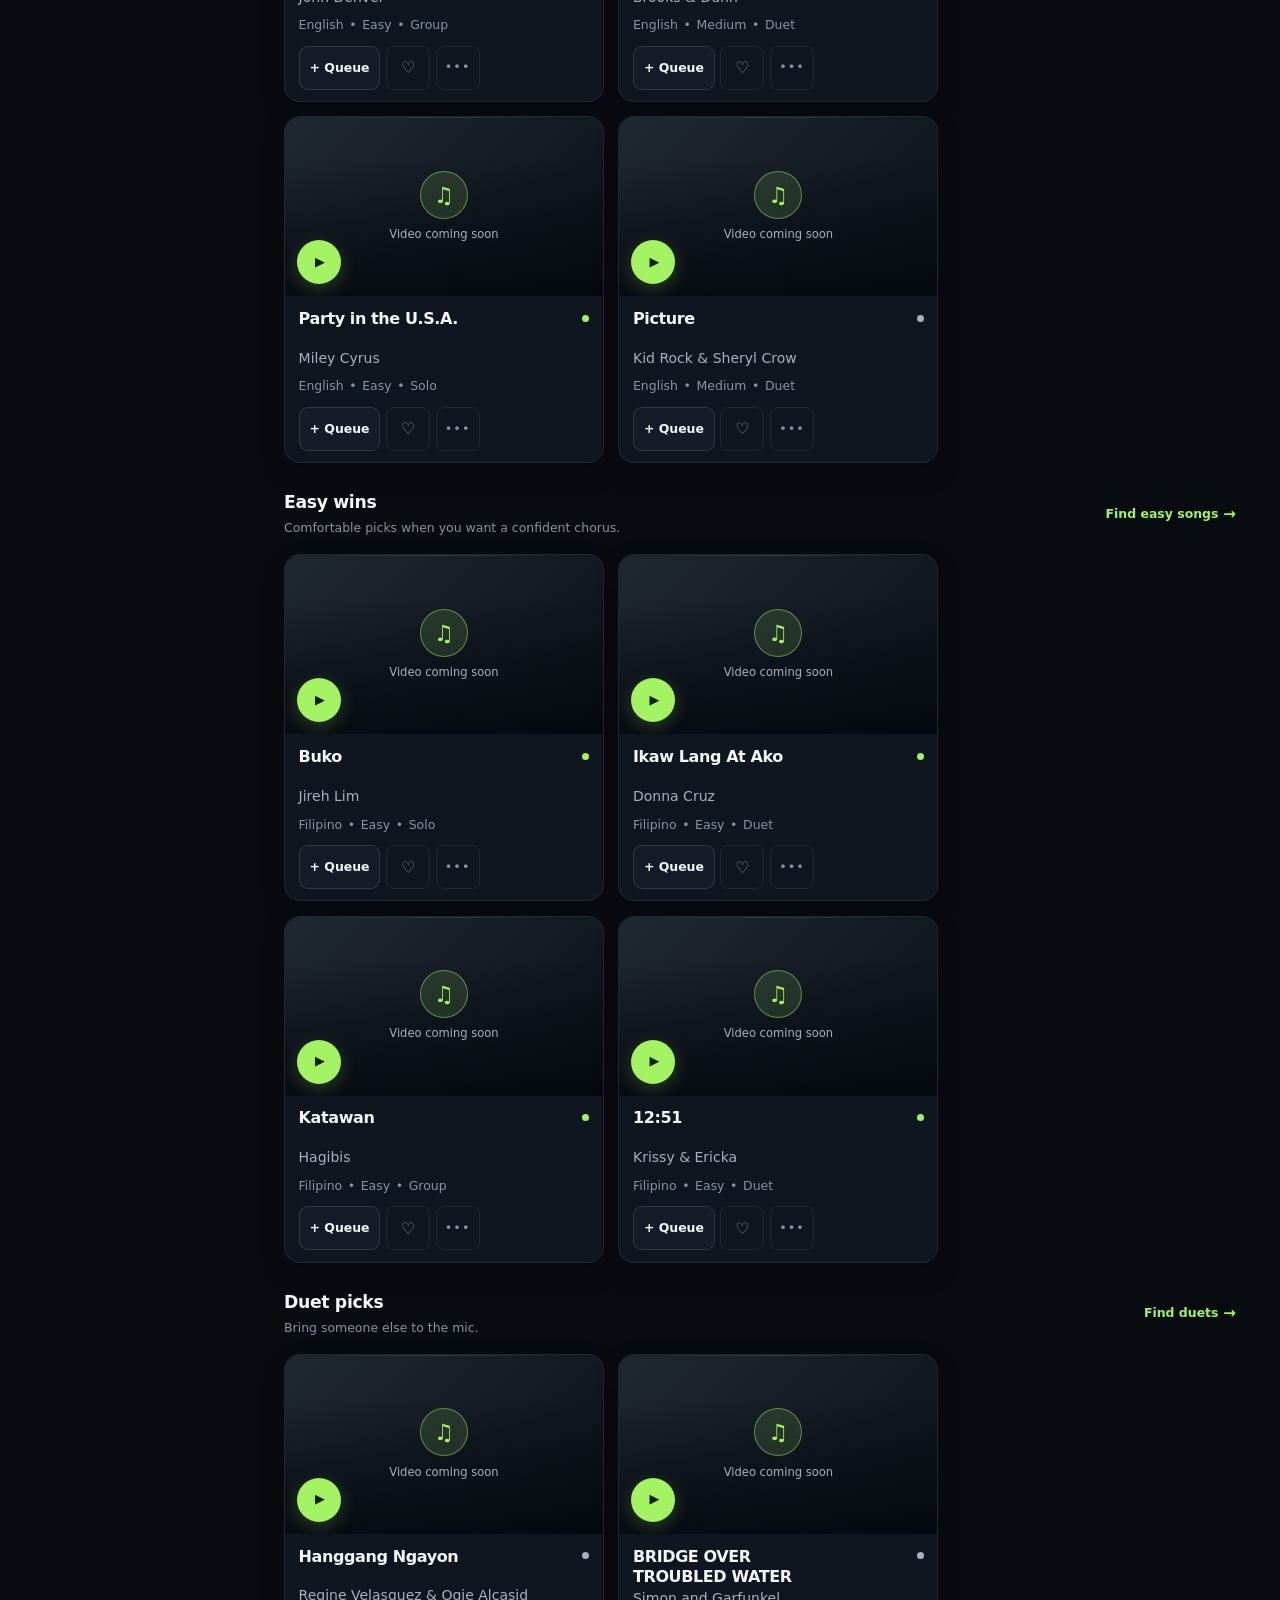
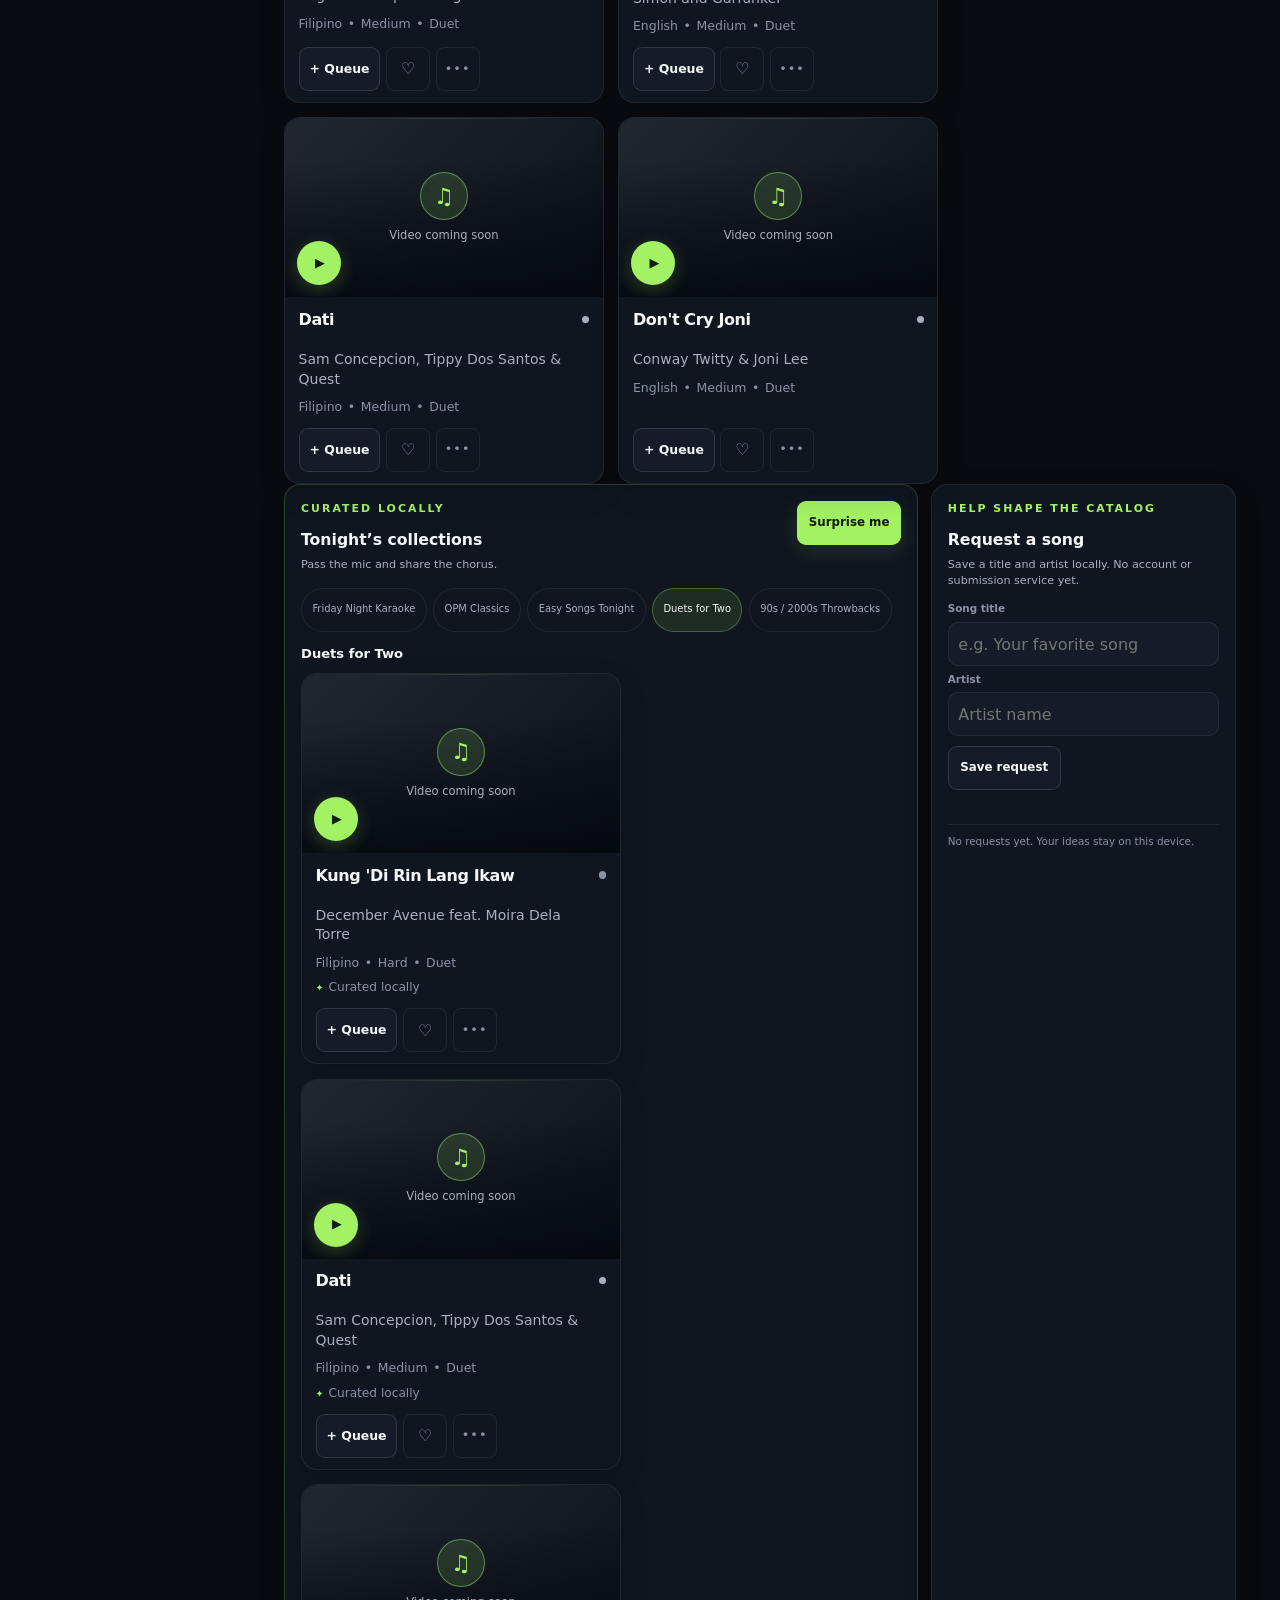
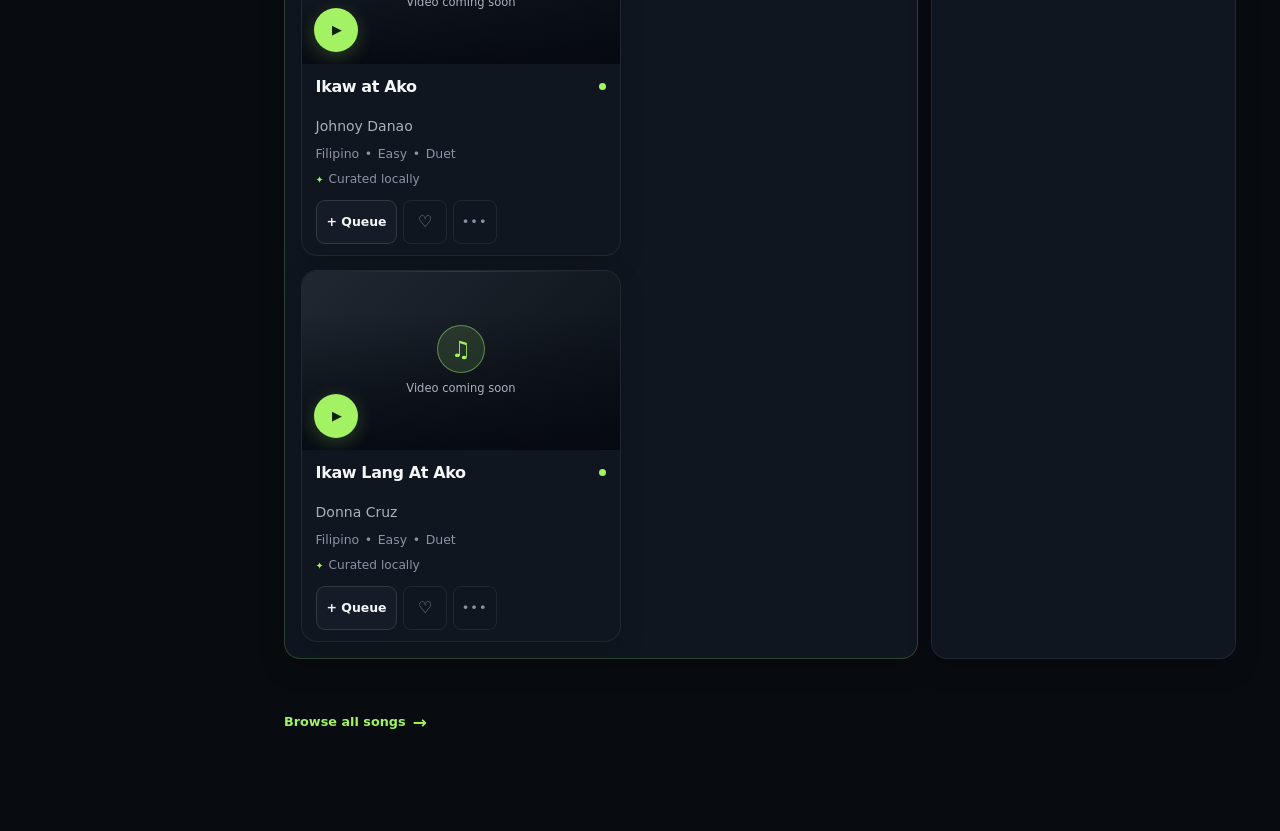
==== commit bc6a5f3e: "Release KantaCue collections and product updates" ====
--- a/index.html
+++ b/index.html
@@ -8,23 +8,30 @@
     <meta name="apple-mobile-web-app-capable" content="yes" />
     <meta name="apple-mobile-web-app-status-bar-style" content="black-translucent" />
     <meta name="apple-mobile-web-app-title" content="KantaCue" />
-    <meta name="description" content="Discover your next karaoke song with KantaCue." />
+    <meta name="description" content="Discover karaoke songs, build a local queue, and sing supported videos through YouTube’s official player. No account required." />
     <meta name="application-name" content="KantaCue" />
     <link rel="canonical" href="https://kantacue.vercel.app/" />
     <meta property="og:type" content="website" />
     <meta property="og:site_name" content="KantaCue" />
-    <meta property="og:title" content="KantaCue — Your next song is waiting" />
-    <meta property="og:description" content="Discover karaoke songs, build a queue, and keep your singing night moving." />
+    <meta property="og:title" content="KantaCue — Find your next karaoke song" />
+    <meta property="og:description" content="Discover karaoke songs, build a local queue, and sing supported videos through YouTube’s official player." />
     <meta property="og:url" content="https://kantacue.vercel.app/" />
+    <meta property="og:image" content="https://kantacue.vercel.app/assets/icon-512.png" />
+    <meta property="og:image:type" content="image/png" />
+    <meta property="og:image:width" content="512" />
+    <meta property="og:image:height" content="512" />
+    <meta property="og:image:alt" content="KantaCue KC app mark on a dark background" />
     <meta name="twitter:card" content="summary" />
-    <meta name="twitter:title" content="KantaCue — Your next song is waiting" />
-    <meta name="twitter:description" content="Discover karaoke songs, build a queue, and keep your singing night moving." />
-    <title>KantaCue — Your next song is waiting</title>
+    <meta name="twitter:title" content="KantaCue — Find your next karaoke song" />
+    <meta name="twitter:description" content="Discover karaoke songs, build a local queue, and sing supported videos through YouTube’s official player." />
+    <meta name="twitter:image" content="https://kantacue.vercel.app/assets/icon-512.png" />
+    <meta name="twitter:image:alt" content="KantaCue KC app mark on a dark background" />
+    <title>KantaCue — Find your next karaoke song</title>
     <link rel="icon" href="assets/brand/kantacue-mark-small.svg" type="image/svg+xml" sizes="any" />
     <link rel="apple-touch-icon" href="assets/icon-192.png" sizes="192x192" />
     <link rel="manifest" href="manifest.webmanifest" />
-    <link rel="stylesheet" href="styles/main.css?v=47" />
-    <script type="module" src="src/app.js?v=60"></script>
+    <link rel="stylesheet" href="styles/main.css?v=49" />
+    <script type="module" src="src/app.js?v=64"></script>
   </head>
   <body>
     <a class="skip-link" href="#home-content">Skip to song discovery</a>
@@ -82,9 +89,11 @@
         <div class="view-panel home-view" data-view-panel="home">
         <section class="hero" aria-labelledby="hero-title">
           <div class="hero-copy">
-            <p class="eyebrow">Local karaoke discovery</p>
+            <p class="eyebrow">Your next great karaoke night</p>
             <h1 id="hero-title">Find your next <em>karaoke song.</em></h1>
-            <p class="hero-description">Start with a song from the catalog, follow your taste, or search the full catalog when you already know what you want.</p>
+            <p class="hero-description">Find your song. Build your queue. Keep the mic moving.</p>
+            <div class="home-start-actions"><button class="play-button" type="button" data-action="find-a-song">Find a song <span aria-hidden="true">→</span></button><a class="add-button" href="#collections" data-view="collections">Explore medleys</a><a class="text-button" href="#party" data-view="party">Sing with friends</a></div>
+            <p class="home-catalog-summary" data-home-catalog-summary>Local-first karaoke · No sign-up</p>
           </div>
         </section>
         </div>
@@ -157,7 +166,7 @@
             <section class="song-section featured-section" data-section="recommended" aria-labelledby="recommended-title">
               <div class="section-heading home-section-heading"><div><h3 id="recommended-title" data-home-title>Sing now</h3><p class="section-lede" data-home-lede>Playable picks to get your night moving.</p></div><span class="section-rule"></span></div>
               <div class="find-song-panel" data-find-song>
-                <p class="find-song-guidance" id="find-song-guidance">Optional: choose up to two cues to shape these three playable picks. Leave clear for your general recommendations.</p>
+                <p class="find-song-guidance" id="find-song-guidance">Choose up to two cues, or jump straight into a pick.</p>
                 <div class="find-song-controls">
                   <div class="find-song-modes" data-find-song-modes role="group" aria-label="Choose what you feel like singing" aria-describedby="find-song-guidance"></div>
                   <button class="text-button find-song-clear" type="button" data-action="clear-find-song" hidden>Clear choices</button>
@@ -214,7 +223,7 @@
           <div class="home-secondary-grid">
             <section class="collections-card" aria-labelledby="collections-title">
               <div class="utility-card-heading"><div><p class="eyebrow">Curated locally</p><h3 id="collections-title">Tonight’s collections</h3><p class="utility-card-status" data-collection-description>Fresh picks for the room.</p></div><button class="play-button" type="button" data-action="surprise-me">Surprise me</button></div>
-              <div class="collection-tabs" data-collection-tabs role="tablist" aria-label="Karaoke collections"></div>
+              <div class="collection-tabs" data-collection-tabs role="group" aria-label="Karaoke collections"></div>
               <h4 class="collection-title" data-collection-title>Friday Night Karaoke</h4>
               <div class="song-grid compact-grid" data-collection-grid></div>
               <p class="empty-state section-empty" data-collection-empty hidden>No playable songs in this collection yet.</p>
@@ -252,6 +261,8 @@
               </div>
               <div class="discover-filter-footer"><span data-discovery-filter-summary>All catalog songs</span><button class="text-button" type="button" data-action="reset-discovery-filters" disabled>Reset filters</button></div>
             </section>
+            <div class="active-filter-list" data-active-filters role="group" aria-label="Active filters; select to remove" hidden></div>
+            <div class="search-corrections" data-search-corrections role="status" aria-live="polite" hidden></div>
             <div class="song-grid catalog-grid" data-grid="discover"></div>
             <div class="discover-load-more" data-discover-load-more hidden><button class="add-button" type="button" data-action="load-more-discover">Load more songs</button><span data-discover-remaining></span></div>
             <div class="empty-state" data-discover-empty hidden role="status" aria-live="polite"><span class="empty-icon" aria-hidden="true">⌕</span><div><strong data-discover-empty-title>No songs found</strong><p data-discover-empty-copy>Try a different search or filter.</p><div class="empty-state-actions"><button class="text-button" type="button" data-action="clear-search" data-discover-empty-clear-search hidden>Clear search</button><button class="text-button" type="button" data-action="reset-discovery-filters" data-discover-empty-reset-filters hidden>Reset filters</button><button class="text-button" type="button" data-action="reset-discovery" data-discover-empty-reset hidden>Clear search and filters</button></div></div></div>
@@ -259,20 +270,27 @@
         </section>
 
         <section class="view-panel collection-view" data-view-panel="favorites" hidden>
-          <section class="content-area" id="favorites" aria-labelledby="favorites-view-title"><div class="section-heading view-heading"><div><p class="eyebrow">Your collection</p><h2 id="favorites-view-title">Favorites</h2><p class="section-lede">Songs you want close at hand.</p></div><p class="view-count" data-favorites-count>0 songs</p></div><div class="song-grid catalog-grid" data-grid="favorites-view"></div><div class="empty-state" data-favorites-empty hidden><span class="empty-icon" aria-hidden="true">♡</span><div><strong>No favorites yet</strong><p>Save songs here for your next karaoke round.</p><a class="discover-cta" href="#discover" data-view="discover">Discover songs <span aria-hidden="true">→</span></a></div></div></section>
+          <section class="content-area" id="favorites" aria-labelledby="favorites-view-title"><div class="section-heading view-heading"><div><p class="eyebrow">Your collection</p><h2 id="favorites-view-title">Favorites</h2><p class="section-lede">Songs you want close at hand.</p></div><p class="view-count" data-favorites-count>0 songs</p></div><div class="browse-toolbar library-toolbar" data-library-toolbar="favorites" hidden><label class="browse-search"><span>Find in favorites</span><input type="search" data-library-search="favorites" maxlength="160" placeholder="Song or artist" autocomplete="off" /></label><label><span>Order</span><select data-library-sort="favorites"><option value="recent">Last saved</option><option value="title">Title A–Z</option><option value="artist">Artist A–Z</option></select></label><button class="add-button" type="button" data-action="queue-library" data-queue-library="favorites">Queue matches</button></div><div class="empty-state" data-library-empty="favorites" role="status" hidden><div><strong>No songs match that search</strong><p>Your saved songs are still here.</p><button class="text-button" type="button" data-action="clear-library-search" data-library="favorites">Clear search</button></div></div><div class="song-grid catalog-grid" data-grid="favorites-view"></div><div class="empty-state" data-favorites-empty hidden><span class="empty-icon" aria-hidden="true">♡</span><div><strong>No favorites yet</strong><p>Save songs here for your next karaoke round.</p><a class="discover-cta" href="#discover" data-view="discover">Discover songs <span aria-hidden="true">→</span></a></div></div></section>
         </section>
 
         <section class="view-panel collection-view collections-destination" data-view-panel="collections" hidden>
           <section class="content-area" id="collections" aria-labelledby="collections-view-title">
             <div class="section-heading view-heading"><div><p class="eyebrow">Curated karaoke sets</p><h2 id="collections-view-title">Collections</h2><p class="section-lede">Browse themed sets made for a full karaoke round. Medleys are one YouTube performance with several song sections.</p></div><p class="view-count" data-medley-count>0 medleys</p></div>
-            <section class="collection-landing-card" aria-labelledby="medleys-title"><div><p class="eyebrow">First collection</p><h3 id="medleys-title">Karaoke Medleys</h3><p class="utility-card-status">Keep the mic moving through a connected set of songs without changing videos.</p></div><span class="collection-status-note">Local metadata · YouTube playback</span></section>
+            <section class="collection-landing-card" aria-labelledby="medleys-title"><div><p class="eyebrow">One video. A whole round.</p><h3 id="medleys-title">Karaoke Medleys</h3><p class="utility-card-status">Find an artist, a familiar chorus, or a set for the whole room.</p></div><span class="collection-status-note">Official YouTube playback</span></section>
+            <div class="browse-toolbar" aria-label="Browse medleys">
+              <label class="browse-search"><span>Find a medley</span><input type="search" data-medley-search placeholder="Artist, song section, or theme" maxlength="160" autocomplete="off" /></label>
+              <label><span>Provider</span><select data-medley-provider><option value="">All providers</option></select></label>
+              <label><span>Order</span><select data-medley-sort><option value="curated">Collection order</option><option value="views">Recorded YouTube views</option><option value="title">Title A–Z</option></select></label>
+            </div>
+            <div class="browse-categories" role="group" aria-label="Medley language"><button class="chip is-active" type="button" data-action="filter-medleys" data-medley-category="all" aria-pressed="true">All medleys</button><button class="chip" type="button" data-action="filter-medleys" data-medley-category="opm" aria-pressed="false">OPM / Filipino</button><button class="chip" type="button" data-action="filter-medleys" data-medley-category="international" aria-pressed="false">International / English</button><button class="text-button" type="button" data-action="reset-medley-browse" hidden>Clear filters</button></div>
+            <p class="browse-note" data-medley-sort-note hidden>Public view snapshots recorded during catalog research—not live views or KantaCue trends.</p>
             <div class="song-grid medley-grid" data-medley-grid></div>
             <div class="empty-state" data-medley-empty hidden><span class="empty-icon" aria-hidden="true">♫</span><div><strong>No medleys are available right now</strong><p>Try the regular catalog while this collection is refreshed.</p><a class="discover-cta" href="#discover" data-view="discover">Discover songs <span aria-hidden="true">→</span></a></div></div>
           </section>
         </section>
 
         <section class="view-panel collection-view" data-view-panel="recent" hidden>
-          <section class="content-area" id="recent" aria-labelledby="recent-view-title"><div class="section-heading view-heading"><div><p class="eyebrow">Your history</p><h2 id="recent-view-title">Recently sung</h2><p class="section-lede">Pick up where your last round left off.</p></div><p class="view-count" data-recent-count>0 songs</p></div><div class="song-grid catalog-grid" data-grid="recent-view"></div><div class="empty-state" data-recent-view-empty hidden><span class="empty-icon" aria-hidden="true">↺</span><div><strong>No songs sung yet</strong><p>Mark a song as Sang it and it will appear here.</p><a class="discover-cta" href="#discover" data-view="discover">Discover songs <span aria-hidden="true">→</span></a></div></div></section>
+          <section class="content-area" id="recent" aria-labelledby="recent-view-title"><div class="section-heading view-heading"><div><p class="eyebrow">Your history</p><h2 id="recent-view-title">Recently sung</h2><p class="section-lede">Pick up where your last round left off.</p></div><p class="view-count" data-recent-count>0 songs</p></div><div class="browse-toolbar library-toolbar" data-library-toolbar="recent" hidden><label class="browse-search"><span>Find in your history</span><input type="search" data-library-search="recent" maxlength="160" placeholder="Song or artist" autocomplete="off" /></label><label><span>Order</span><select data-library-sort="recent"><option value="recent">Last sung</option><option value="title">Title A–Z</option><option value="artist">Artist A–Z</option></select></label><button class="add-button" type="button" data-action="queue-library" data-queue-library="recent">Queue matches</button></div><div class="empty-state" data-library-empty="recent" role="status" hidden><div><strong>No songs match that search</strong><p>Your saved songs are still here.</p><button class="text-button" type="button" data-action="clear-library-search" data-library="recent">Clear search</button></div></div><div class="song-grid catalog-grid" data-grid="recent-view"></div><div class="empty-state" data-recent-view-empty hidden><span class="empty-icon" aria-hidden="true">↺</span><div><strong>No songs sung yet</strong><p>Mark a song as Sang it and it will appear here.</p><a class="discover-cta" href="#discover" data-view="discover">Discover songs <span aria-hidden="true">→</span></a></div></div></section>
         </section>
 
         <section class="view-panel collection-view" data-view-panel="preferences" hidden>
--- a/styles/main.css
+++ b/styles/main.css
@@ -928,7 +928,7 @@
 .player-controls button { min-height: var(--control-height); }
 
 @media (min-width: 800px) {
-  .player-panel.is-expanded { bottom: 1rem; left: calc(15rem + 1.5rem); max-width: none; right: 1.5rem; }
+  .player-panel.is-expanded { bottom: 1rem; left: calc(15rem + 1.5rem); max-width: none; right: 1.5rem; width: auto; }
 }
 
 @media (max-width: 619px) {
@@ -1832,6 +1832,7 @@
 .medley-song-list { color: var(--text-muted); font-size: .67rem; line-height: 1.5; margin: .75rem 0 0; }
 .medley-song-list strong { color: var(--text-secondary); display: block; font-size: .65rem; margin-bottom: .15rem; text-transform: uppercase; letter-spacing: .08em; }
 .medley-song-list span { color: var(--text-secondary); }
+.medley-provisional-note { border-left: 2px solid var(--brand-lime); color: var(--text-muted); font-size: .68rem; line-height: 1.45; margin: .65rem 0 0; padding-left: .55rem; }
 .medley-queue-item { border-left-color: rgba(163, 242, 99, .55); }
 .queue-subheading { border-top: 1px solid var(--border-subtle); color: var(--brand-lime); font-size: .62rem; font-weight: 800; letter-spacing: .12em; padding: .9rem 0 .25rem; text-transform: uppercase; }
 
@@ -1997,3 +1998,44 @@
     transition: none !important;
   }
 }
+/* Focused product browsing: shared controls, no new visual language or motion. */
+.home-start-actions { display: flex; align-items: center; flex-wrap: wrap; gap: .7rem; margin-top: 1.2rem; }
+.home-start-actions a { display: inline-flex; align-items: center; justify-content: center; text-decoration: none; }
+.home-start-actions .play-button { display: inline-flex; align-items: center; gap: 1.5rem; }
+.home-catalog-summary { color: var(--text-muted); font-size: .8rem; line-height: 1.6; margin: .85rem 0 0; }
+.home-start-actions .text-button { min-height: 2.75rem; padding: .5rem; }
+.home-utility-grid:has(.local-stats-card[hidden]) { grid-template-columns: minmax(0, 42rem); }
+.collections-destination .collection-landing-card { padding: .85rem 1rem; margin-bottom: 1rem; }
+.collections-destination .collection-status-note { display: none; }
+.browse-toolbar { display: flex; flex-wrap: wrap; align-items: end; gap: .8rem; margin: 1.25rem 0 .9rem; padding: 1rem; border: 1px solid var(--border-subtle); border-radius: var(--radius-md); background: var(--bg-surface-1); }
+.browse-toolbar[hidden] { display: none; }
+.browse-toolbar label { display: grid; gap: .45rem; flex: 1 1 11rem; min-width: 0; }
+.browse-toolbar .browse-search { flex: 2 1 16rem; }
+.browse-toolbar label > span { color: var(--text-secondary); font-size: .8rem; font-weight: 600; }
+.browse-toolbar input, .browse-toolbar select { width: 100%; min-width: 0; min-height: 2.75rem; padding: .6rem .75rem; border: 1px solid var(--border-strong); border-radius: var(--radius-sm); background: var(--bg-base); color: var(--text-primary); font: inherit; font-size: 1rem; }
+.browse-toolbar input:focus-visible, .browse-toolbar select:focus-visible { outline: var(--focus-ring); outline-offset: 2px; }
+.browse-toolbar .add-button { min-height: 2.75rem; }
+.browse-categories, .active-filter-list { display: flex; flex-wrap: wrap; gap: .5rem; margin: .75rem 0 1.25rem; }
+.browse-categories .chip, .active-filter-list .chip { min-height: 2.75rem; }
+.active-filter-list[hidden], .browse-note[hidden] { display: none; }
+.active-filter-list .chip { border-color: rgba(163, 242, 99, .35); color: var(--brand-lime); gap: .75rem; display: inline-flex; align-items: center; }
+.browse-note { color: var(--text-secondary); font-size: .8rem; line-height: 1.6; margin: 0 0 1rem; }
+.add-button.is-queued { background: var(--brand-lime-soft); color: var(--brand-lime); border-color: rgba(163, 242, 99, .25); }
+.medley-card .medley-provisional-note { font-size: .78rem; line-height: 1.55; }
+/* Offset hash destinations beneath the persistent header, including shared links. */
+.app-main, .content-area, .song-section, .party-panel { scroll-margin-top: 6rem; }
+@media (max-width: 719px) {
+  .app-main, .content-area, .song-section, .party-panel { scroll-margin-top: 10rem; }
+  .home-start-actions { gap: .6rem; }
+  .home-start-actions .play-button, .home-start-actions .add-button { flex: 1 1 auto; }
+  .browse-toolbar { padding: .8rem; gap: .7rem; }
+  .browse-toolbar .browse-search { flex-basis: 100%; }
+  .browse-toolbar label { flex: 1 1 calc(50% - .7rem); }
+  .library-toolbar > button { width: 100%; }
+  .collections-destination .collection-landing-card .utility-card-status { display: none; }
+  .home-view .intro-heading .discovery-tools { display: none; }
+  .daily-challenge-layout { grid-template-columns: minmax(0, .7fr) minmax(0, 1.3fr); align-items: start; gap: .75rem; }
+  .daily-challenge-copy .eyebrow { letter-spacing: .12em; font-size: .65rem; }
+  .daily-challenge-copy .play-button { width: 100%; white-space: normal; min-height: 2.75rem; }
+  .daily-challenge-card { padding: .85rem; }
+}
